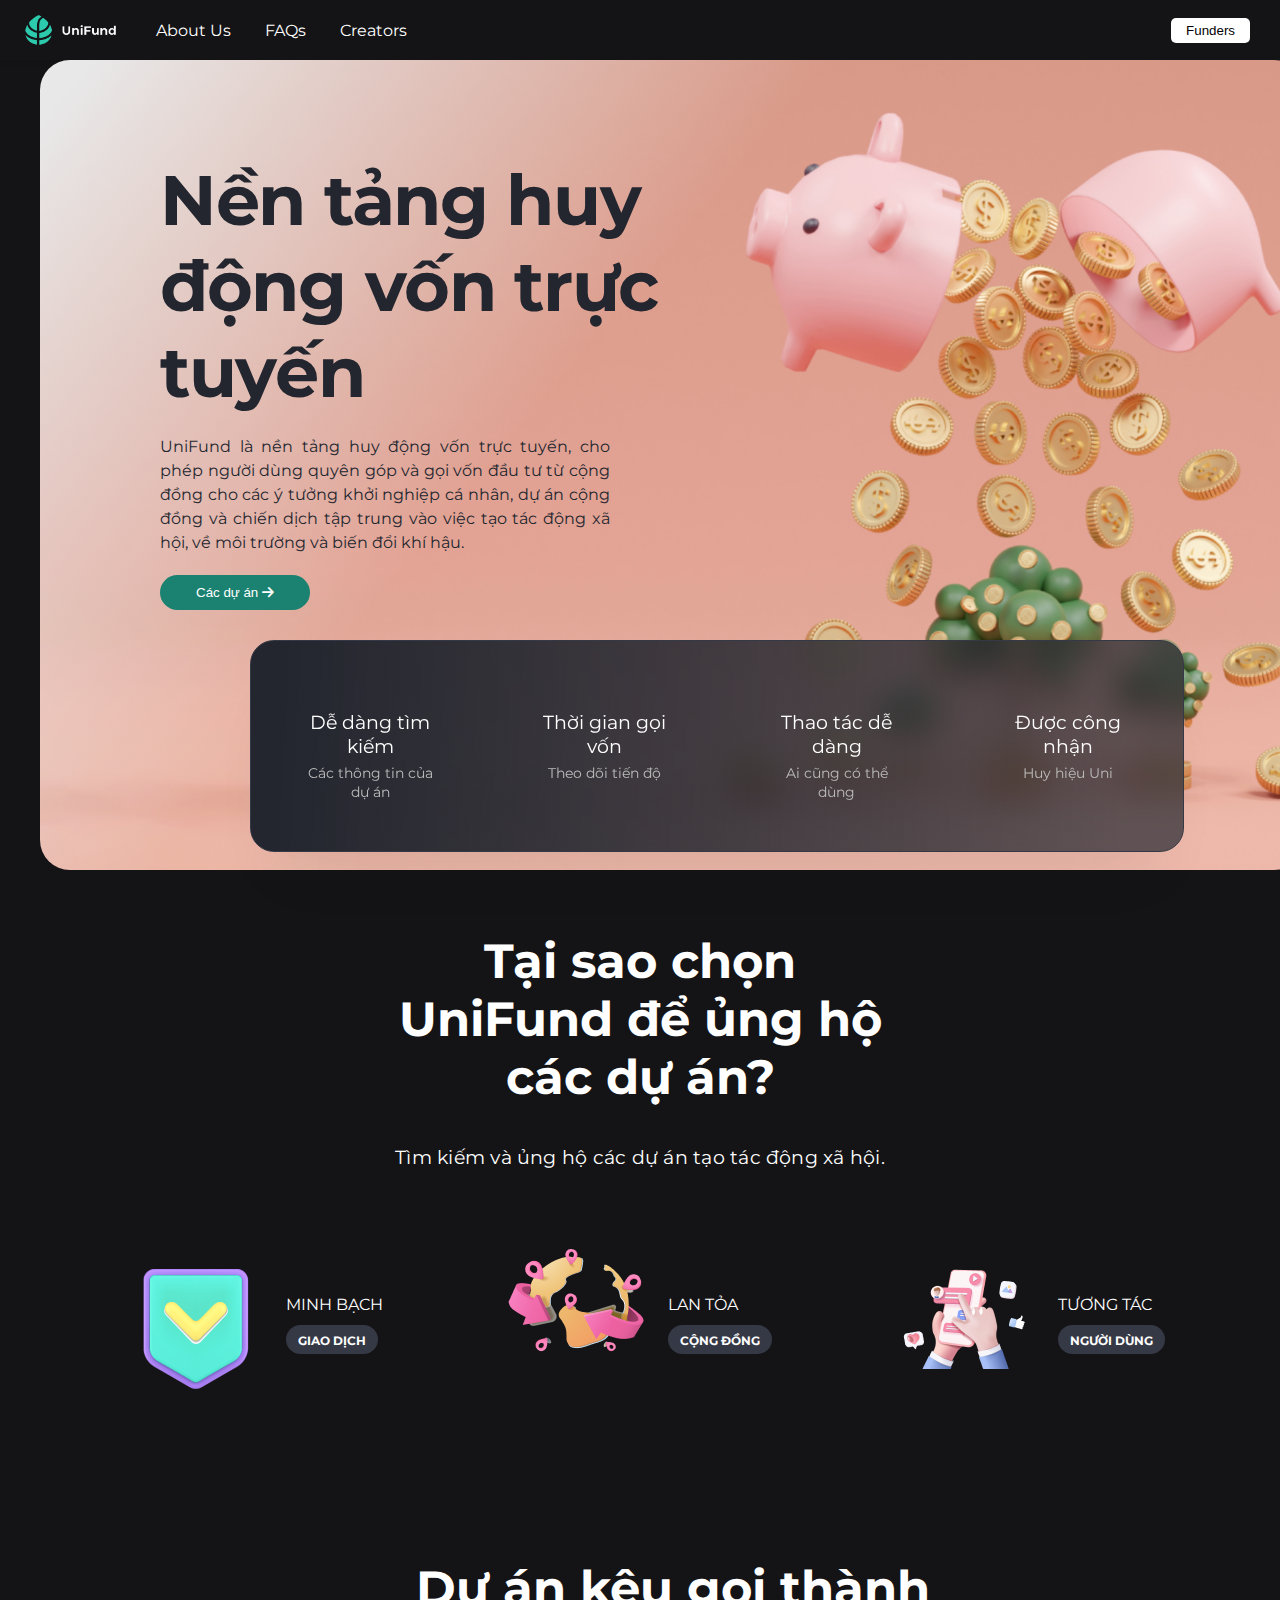
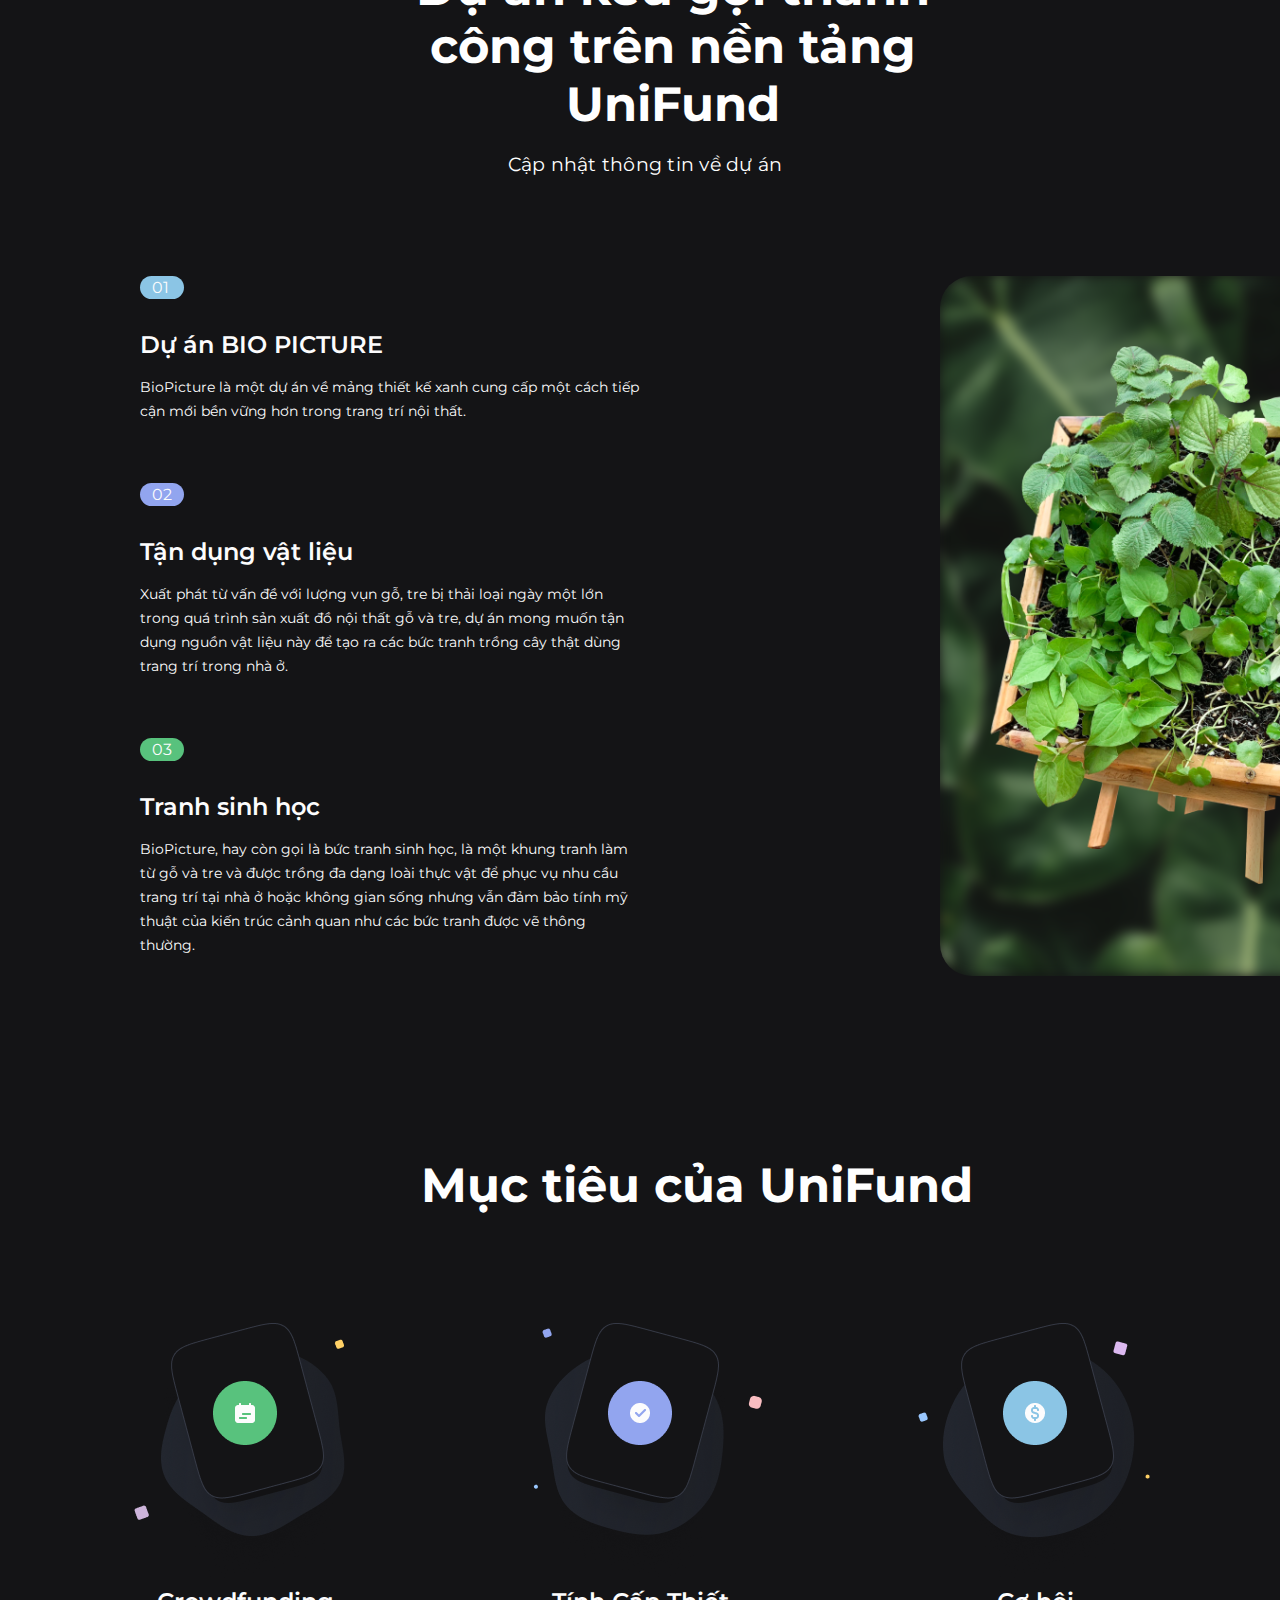
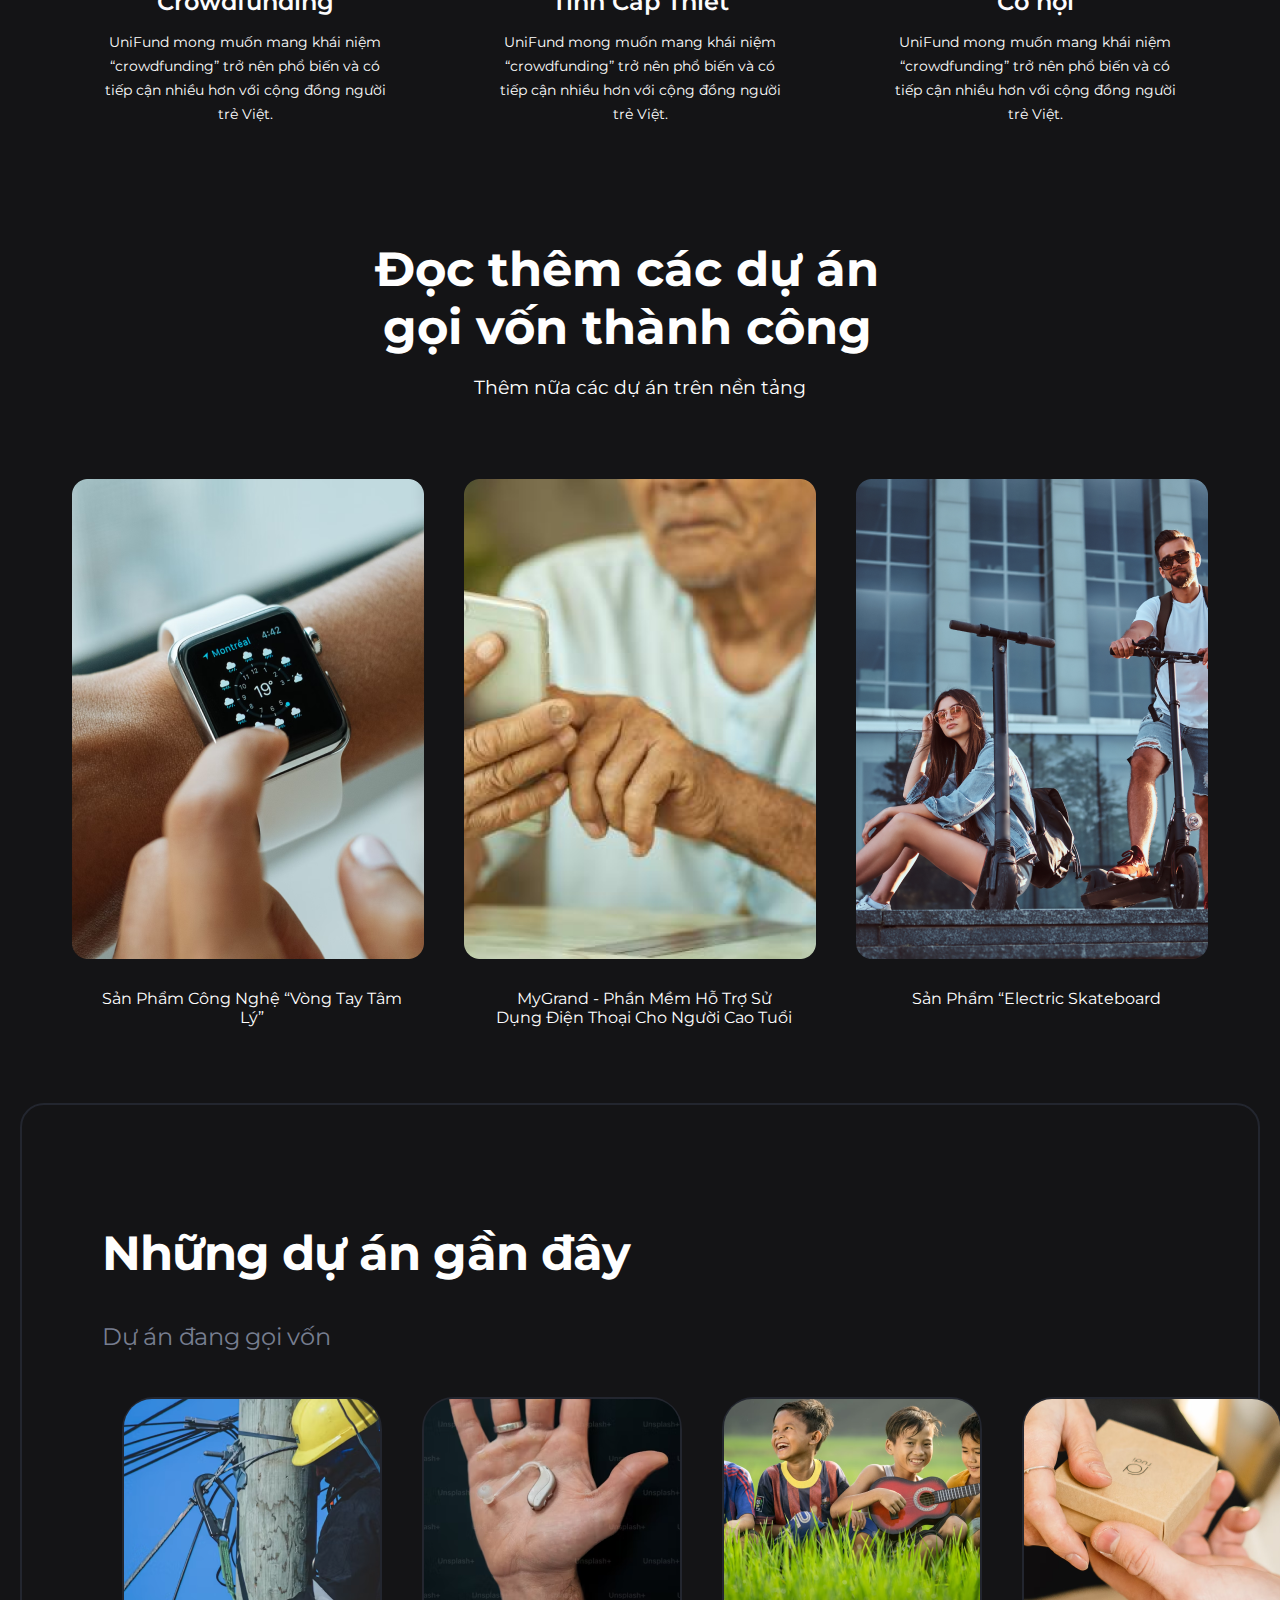
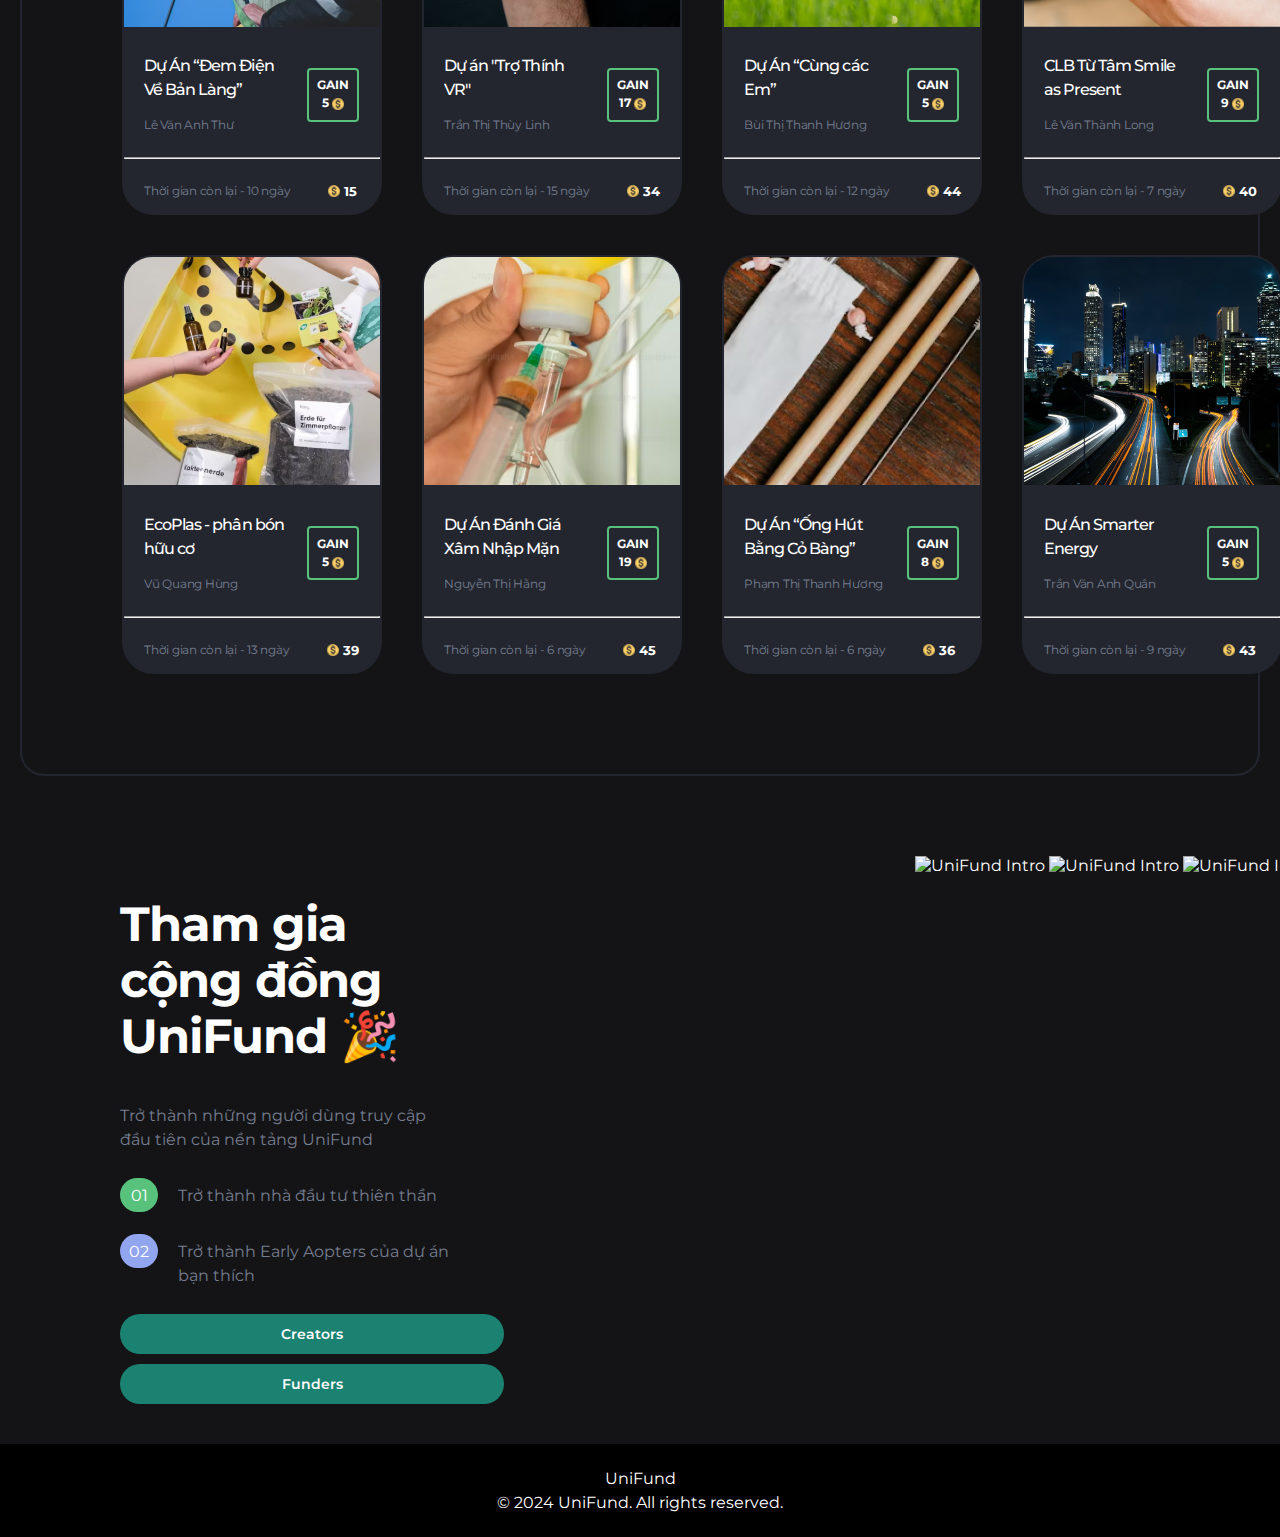
==== index.html @ b3fbbf26 "UpdateHome" ====
<!DOCTYPE html>
<html lang="en">

<head>
    <meta charset="UTF-8">
    <meta name="viewport" content="width=device-width, initial-scale=1.0">
    <title>UniFund</title>
    <link rel="preconnect" href="https://fonts.googleapis.com">
    <link rel="preconnect" href="https://fonts.gstatic.com" crossorigin>
    <link rel="stylesheet" href="https://cdnjs.cloudflare.com/ajax/libs/font-awesome/6.5.2/css/all.min.css">
    <link
        href="https://fonts.googleapis.com/css2?family=Montserrat:ital,wght@0,100..900;1,100..900&family=Roboto:ital,wght@0,100;0,300;0,400;0,500;0,700;0,900;1,100;1,300;1,400;1,500;1,700;1,900&display=swap"
        rel="stylesheet">
    <link rel="stylesheet" href="style.css">
</head>

<body>
    <header class="header">
        <div class="left">
            <img src="logo.png" alt="UniFund Logo" class="logo">
            <nav>
                <a href="#about-us">About Us</a>
                <a href="#faqs">FAQs</a>
                <a href="#creators">Creators</a>
            </nav>
        </div>
        <div class="right">
            <button class="funders-btn" >Funders</button>
        </div>
    </header>

    <section class="main-content">
        <div class="intro">
            <h1>Nền tảng huy động vốn trực tuyến</h1>
            <p>UniFund là nền tảng huy động vốn trực tuyến, cho phép người dùng quyên góp và gọi vốn đầu tư từ cộng đồng
                cho các ý tưởng khởi nghiệp cá nhân, dự án cộng đồng và chiến dịch tập trung vào việc tạo tác động xã
                hội, về môi trường và biến đổi khí hậu.</p>
            <button class="cta-btn">Các dự án
                <i class="fa-solid fa-arrow-right"></i>
            </button>
            <icon></icon>
        </div>
    </section>

    <section class="features">
        <div class="feature">
            <p>Dễ dàng tìm kiếm</p>
            <span>Các thông tin của dự án</span>
        </div>
        <div class="feature">
            <p>Thời gian gọi vốn</p>
            <span>Theo dõi tiến độ</span>
        </div>
        <div class="feature">
            <p>Thao tác dễ dàng</p>
            <span>Ai cũng có thể dùng</span>
        </div>
        <div class="feature">
            <p>Được công nhận</p>
            <span>Huy hiệu Uni</span>
        </div>
    </section>

    <section class="why-unifund">
        <h2>Tại sao chọn UniFund để ủng hộ các dự án?</h2>
        <h3>Tìm kiếm và ủng hộ các dự án tạo tác động xã hội.</h3>
        <div class="benefits">
            <div class="benefit">
                <img src="benefit1.png" alt="Benefit 1">
                <div class="slogan">
                    <p>MINH BẠCH</p>
                    <span>GIAO DỊCH</span>
                </div>
            </div>
            <div class="benefit">
                <img src="benefit2.png" alt="Benefit 2">
                <div class="slogan">
                    <p>LAN TỎA</p>
                    <span>CỘNG ĐỒNG</span>
                </div>
            </div>
            <div class="benefit">
                <img src="benefit3.png" alt="Benefit 3">
                <div class="slogan">
                    <p>TƯƠNG TÁC</p>
                    <span>NGƯỜI DÙNG</span>
                </div>
            </div>
        </div>
    </section>

    <section class="successful-projects">
        <h2>Dự án kêu gọi thành công trên nền tảng UniFund</h2>
        <h3>Cập nhật thông tin về dự án</h3>
        <div class="project">
            <div class="main-project">
                <div class="detail-project">
                    <h7 class="number1">01</h7>
                    <span class="title">Dự án BIO PICTURE</span>
                    <p>BioPicture là một dự án về mảng thiết kế xanh cung cấp một cách tiếp cận mới bền vững hơn
                        trong trang trí nội thất.</p>
                </div>
                <div class="detail-project">
                    <h7 class="number2">02</h7>
                    <span class="title">Tận dụng vật liệu </span>
                    <p>Xuất phát từ vấn đề với lượng vụn gỗ, tre bị thải loại ngày một lớn trong quá trình sản xuất đồ
                        nội thất gỗ và tre, dự án mong muốn tận dụng nguồn vật liệu này để tạo ra các bức tranh trồng
                        cây thật dùng trang trí trong nhà ở.</p>
                </div>
                <div class="detail-project">
                    <h7 class="number3">03</h7>
                    <span class="title">Tranh sinh học</span>
                    <p>BioPicture, hay còn gọi là bức tranh sinh học, là một khung tranh làm từ gỗ và tre và được
                        trồng đa dạng loài thực vật để phục vụ nhu cầu trang trí tại nhà ở hoặc không gian sống nhưng
                        vẫn đảm bảo tính mỹ thuật của kiến trúc cảnh quan như các bức tranh được vẽ thông thường. </p>
                </div>
            </div>
            <div class="image">
                <div class="background-blur"></div>
                <img src="Rectangle.png" alt="">
            </div>
        </div>
    </section>

    <section class="unifund-goals">
        <h2>Mục tiêu của UniFund</h2>
        <div class="goals">
            <div class="goal">
                <img src="iconbox.png" alt="">
                <div>Crowdfunding</div>
                <p>UniFund mong muốn mang khái niệm “crowdfunding” trở nên phổ biến và có tiếp cận nhiều hơn với cộng
                    đồng người trẻ Việt.</p>
            </div>
            <div class="goal">
                <img src="iconbox2.png" alt="">
                <div>Tính Cấp Thiết</div>
                <p>UniFund mong muốn mang khái niệm “crowdfunding” trở nên phổ biến và có tiếp cận nhiều hơn với cộng
                    đồng người trẻ Việt.</p>
            </div>
            <div class="goal">
                <img src="iconbox3.png" alt="">
                <div>Cơ hội</div>
                <p>UniFund mong muốn mang khái niệm “crowdfunding” trở nên phổ biến và có tiếp cận nhiều hơn với cộng
                    đồng người trẻ Việt.</p>
            </div>
        </div>
    </section>

    <section class="funder-project">
        <h2>Đọc thêm các dự án gọi vốn thành công</h2>
        <h3>Thêm nữa các dự án trên nền tảng</h3>
        <div class="projects">
            <div class="project">
                <img src="imgcontainer.png" alt="Recent Project 1">
                <p>Sản Phẩm Công Nghệ “Vòng Tay Tâm Lý”</p>
            </div>
            <div class="project">
                <img src="imgcontainer3.png" alt="Recent Project 2">
                <p>MyGrand - Phần Mềm Hỗ Trợ Sử Dụng Điện Thoại Cho Người Cao Tuổi</p>
            </div>
            <div class="project">
                <img src="imgcontainer2.png" alt="Recent Project 2">
                <p>Sản Phẩm “Electric Skateboard</p>
            </div>
        </div>
    </section>

    <section class="featured-funders">
        <div class="frame">
            <h2>Những dự án gần đây</h2>
            <h3>Dự án đang gọi vốn</h3>
            <div class="funders">
                <div class="funder">
                    
                    <img src="project8.png" alt="Funder 1">
                    <div class="info">
                        <div class="content">
                            <h2>Dự Án “Đem Điện Về Bản Làng”</h2>
                            <h3>Lê Văn Anh Thư</h3>
                        </div>
                        <div class="coin">
                            <h4>GAIN</h4>
                            <div class="seed-coin">
                                <h4 class="gain">5</h4>
                                <img src="Filled.png" alt="">
                            </div>
                        </div>
                    </div>
                    <hr>
                    <div class="time-raise-fund">
                        <h3>Thời gian còn lại - 10 ngày</h3>
                        <div class="raise-funder-seed-coin">
                            <img src="Filled.png" alt="">
                            <h5>15</h5>
                        </div>
                    </div>
                </div>
                <div class="funder">
                    
                    <img src="project7.png" alt="Funder 1">
                    <div class="info">
                        <div class="content">
                            <h2 >Dự án "Trợ Thính VR" </h2>
                            <h3>Trần Thị Thùy Linh</h3>
                        </div>
                        <div class="coin">
                            <h4>GAIN</h4>
                            <div class="seed-coin">
                                <h4 class="gain">17</h4>
                                <img src="Filled.png" alt="">
                            </div>
                        </div>
                    </div>
                    <hr>
                    <div class="time-raise-fund">
                        <h3>Thời gian còn lại - 15 ngày</h3>
                        <div class="raise-funder-seed-coin">
                            <img src="Filled.png" alt="">
                            <h5>34</h5>
                        </div>
                    </div>
                </div>
                <div class="funder">
                    
                    <img src="project6.png" alt="Funder 1">
                    <div class="info">
                        <div class="content">
                            <h2>Dự Án “Cùng các Em” </h2>
                            <h3>Bùi Thị Thanh Hương</h3>
                        </div>
                        <div class="coin">
                            <h4>GAIN</h4>
                            <div class="seed-coin">
                                <h4 class="gain">5</h4>
                                <img src="Filled.png" alt="">
                            </div>
                        </div>
                    </div>
                    <hr>
                    <div class="time-raise-fund">
                        <h3>Thời gian còn lại - 12 ngày</h3>
                        <div class="raise-funder-seed-coin">
                            <img src="Filled.png" alt="">
                            <h5>44</h5>
                        </div>
                    </div>
                </div>
                <div class="funder">
                    
                    <img src="project5.png" alt="Funder 1">
                    <div class="info">
                        <div class="content">
                            <h2>CLB Từ Tâm Smile as Present</h2>
                            <h3>Lê Văn Thành Long</h3>
                        </div>
                        <div class="coin">
                            <h4>GAIN</h4>
                            <div class="seed-coin">
                                <h4 class="gain">9</h4>
                                <img src="Filled.png" alt="">
                            </div>
                        </div>
                    </div>
                    <hr>
                    <div class="time-raise-fund">
                        <h3>Thời gian còn lại - 7 ngày</h3>
                        <div class="raise-funder-seed-coin">
                            <img src="Filled.png" alt="">
                            <h5>40</h5>
                        </div>
                    </div>
                </div>
            </div>
            <div class="funders">
                <div class="funder">
                    
                    <img src="project4.png" alt="Funder 1">
                    <div class="info">
                        <div class="content">
                            <h2>EcoPlas - phân bón hữu cơ</h2>
                            <h3>Vũ Quang Hùng</h3>
                        </div>
                        <div class="coin">
                            <h4>GAIN</h4>
                            <div class="seed-coin">
                                <h4 class="gain">5</h4>
                                <img src="Filled.png" alt="">
                            </div>
                        </div>
                    </div>
                    <hr>
                    <div class="time-raise-fund">
                        <h3>Thời gian còn lại - 13 ngày</h3>
                        <div class="raise-funder-seed-coin">
                            <img src="Filled.png" alt="">
                            <h5>39</h5>
                        </div>
                    </div>
                </div>
                <div class="funder">
                    
                    <img src="project3.png" alt="Funder 1">
                    <div class="info">
                        <div class="content">
                            <h2>Dự Án Đánh Giá Xâm Nhập Mặn</h2>
                            <h3>Nguyễn Thị Hằng</h3>
                        </div>
                        <div class="coin">
                            <h4>GAIN</h4>
                            <div class="seed-coin">
                                <h4 class="gain">19</h4>
                                <img src="Filled.png" alt="">
                            </div>
                        </div>
                    </div>
                    <hr>
                    <div class="time-raise-fund">
                        <h3>Thời gian còn lại - 6 ngày</h3>
                        <div class="raise-funder-seed-coin">
                            <img src="Filled.png" alt="">
                            <h5>45</h5>
                        </div>
                    </div>
                </div>
                <div class="funder">
                    
                    <img src="project2.png" alt="Funder 1">
                    <div class="info">
                        <div class="content">
                            <h2>Dự Án “Ống Hút Bằng Cỏ Bàng”</h2>
                            <h3>Phạm Thị Thanh Hương</h3>
                        </div>
                        <div class="coin">
                            <h4>GAIN</h4>
                            <div class="seed-coin">
                                <h4 class="gain">8</h4>
                                <img src="Filled.png" alt="">
                            </div>
                        </div>
                    </div>
                    <hr>
                    <div class="time-raise-fund">
                        <h3>Thời gian còn lại - 6 ngày</h3>
                        <div class="raise-funder-seed-coin">
                            <img src="Filled.png" alt="">
                            <h5>36</h5>
                        </div>
                    </div>
                </div>
                <div class="funder">
                    
                    <img src="project1.png" alt="Funder 1">
                    <div class="info">
                        <div class="content">
                            <h2>Dự Án Smarter Energy</h2>
                            <h3>Trần Văn Anh Quân</h3>
                        </div>
                        <div class="coin">
                            <h4>GAIN</h4>
                            <div class="seed-coin">
                                <h4 class="gain">5</h4>
                                <img src="Filled.png" alt="">
                            </div>
                        </div>
                    </div>
                    <hr>
                    <div class="time-raise-fund">
                        <h3>Thời gian còn lại - 9 ngày</h3>
                        <div class="raise-funder-seed-coin">
                            <img src="Filled.png" alt="">
                            <h5>43</h5>
                        </div>
                    </div>
                </div>
            </div>
        </div>

    </section>

    <section class="unifund-intro">
        <div>
            <h2>Tham gia cộng đồng UniFund 🎉</h2>
            <p>Trở thành những người dùng truy cập đầu tiên của nền tảng UniFund</p>
            <div class="detail-info">
                <h7 class="number1">01</h7>
                <p>Trở thành nhà đầu tư thiên thần</p>
            </div>
            <div class="detail-info">
                <h7 class="number2">02</h7>
                <p>Trở thành Early Aopters của dự án bạn thích</p>
            </div>
            <div class="cate">
                <a href="#">Creators</a>
                <a href="funders.html">Funders</a>
            </div>
            
        </div>

        <div>
            <img class="Imgfund3" src="Imgfund3.png" alt="UniFund Intro">
            <img class="Imgfund" src="Imgfund.png" alt="UniFund Intro">
            <img class="Imgfund2" src="Imgfund2.png" alt="UniFund Intro">
        </div>
        
    </section>

    <footer class="footer">
        <div class="footer-content">
            <p>UniFund</p>
            <p>&copy; 2024 UniFund. All rights reserved.</p>
        </div>
    </footer>
</body>

</html>
---- style.css ----
body {
  font-family: Montserrat;
  margin: 0;
  background-color: #141416;
  color: #fff;
  overflow-x: hidden;
}

.header {
  display: flex;
  justify-content: space-between;
  align-items: center;
  padding: 10px 20px;
  background-color: #141416;
  color: #fff;
  box-shadow: 0 2px 4px rgba(0, 0, 0, 0.1);
}

.header .left,
.header .right {
  display: flex;
  align-items: center;
}

.header .left .logo {
  height: 40px;
  margin-right: 20px;
}

.header .left nav a {
  margin: 0 15px;
  text-decoration: none;
  color: #fff;
}

.header .right .funders-btn {
  margin: 0 10px;
  padding: 5px 15px;
  background-color: #fff;
  color: #000;
  border: none;
  border-radius: 5px;
  cursor: pointer;
}

.header .right .icon,
.header .right .avatar {
  margin-left: 10px;
}

.header .right .icon {
  width: 24px;
  height: 24px;
}

.header .right .avatar {
  width: 40px;
  height: 40px;
  border-radius: 50%;
}

.main-content {
  display: flex;
  padding: 0px 40px;
}

.intro {
  position: absolute;
}

.main-content .intro {
  border-radius: 30px;
  width: 80%;
  height: 90vh;
  padding: 0px 120px;
  background-image: linear-gradient(
      130deg,
      rgba(236, 248, 252, 0.84) 2.56%,
      rgba(236, 248, 252, 0) 40.73%
    ),
    url("piggy-bank.png");
  background-size: cover;
  background-repeat: no-repeat;
}

.main-content .intro h1 {
  font-family: Montserrat;
  width: 600px;
  color: var(--Neutrals-2, #23262f);
  font-family: Montserrat;
  font-size: 70px;
  font-weight: 700;
  letter-spacing: -1.28px;
  margin-bottom: 20px;
  padding-top: 50px;
}

.main-content .intro p {
  width: 450px;
  margin-bottom: 20px;
  font-weight: 400;
  font-style: normal;
  line-height: 24px;
  font-size: 1rem;
  color: #23262f;
  text-align: justify;
}

.main-content .intro .cta-btn {
  padding: 10px 20px;
  width: 150px;
  border-radius: 90px;
  background: var(--Primary-Uni, #1b8271);
  color: #fff;
  border: none;
  cursor: pointer;
}

.main-content .main-image {
  background-size: cover;
  background-position: center;
}

.features {
  display: flex;
  width: 65%;
  padding: 50px;
  flex-direction: row;
  justify-content: center;
  gap: 100px;
  border-radius: 24px;
  border: 1px solid #353945;
  background: var(
    --neutral-2-glass,
    linear-gradient(93deg, #23262f 3.54%, rgba(35, 38, 47, 0.7) 93.38%)
  );
  box-shadow: 0px 40px 64px -32px rgba(15, 15, 15, 0.1);
  backdrop-filter: blur(16px);
  margin: 580px 0px 0px 250px;
}

.features .feature {
  text-align: center;
}

.features .feature p {
  font-size: 1.2rem;
  margin-bottom: 5px;
}

.features .feature span {
  font-size: 0.9rem;
  color: #bbb;
}

.why-unifund,
.successful-projects,
.unifund-goals,
.recent-projects,
.featured-funders,
.unifund-intro {
  padding: 40px 20px;
  text-align: center;
}

.why-unifund h2 {
  max-width: 40%;
  padding: 0 0 0 30%;
  text-align: center;
  font-size: 48px;
  font-weight: 700;
}

.why-unifund h3 {
  text-align: center;
  font-weight: 400;
  letter-spacing: 0.24px;
}

.benefits {
  margin-top: 60px;
}

.benefit {
  display: flex;
  font-size: 20px;
}

.benefit img {
  width: auto;
}

.benefit .slogan {
  font-size: 16px;
  padding-left: 10px;
  text-align: justify;
  margin-top: 30px;
}

.benefit .slogan span {
  font-size: 12px;
  font-style: normal;
  font-weight: 700;
  line-height: 12px; /* 100% */
  text-transform: uppercase;
  background-color: #353945;
  border-radius: 32px;
  padding: 8px 12px 6px 12px;
}
.successful-projects {
  width: 100%;
}

.successful-projects h2 {
  max-width: 50%;
  padding: 0 0 0 26%;
  text-align: center;
  font-size: 48px;
  font-weight: 700;
}

.successful-projects h3 {
  text-align: center;
  font-weight: 400;
  letter-spacing: 0.24px;
  margin-top: -20px;
  padding-right: 30px;
}

.successful-projects .project {
  width: 500px;
  margin-top: 100px;
  display: flex;
  text-align: left;
  color: #fcfcfd;
}

.successful-projects .project .detail-project {
  margin-bottom: 60px;
  margin-left: 100px;
  width: 500px;
}

.successful-projects .project .detail-project h7 {
  margin-bottom: 30px;
}

.successful-projects .project .detail-project .title {
  font-size: 24px;
  font-style: normal;
  font-weight: 600;
  line-height: 32px;
}

.successful-projects .project .number1 {
  width: 20px;
  border-radius: 100px;
  background: var(--Primary-2, #8bc5e5);
  display: flex;
  padding: 2px 12px;
  align-items: flex-start;
  gap: 10px;
}

.successful-projects .project .number2 {
  width: 20px;
  border-radius: 100px;
  background: var(--Primary-2, #92a5ef);
  display: flex;
  padding: 2px 12px;
  align-items: flex-start;
  gap: 10px;
}

.successful-projects .project .number3 {
  width: 20px;
  border-radius: 100px;
  background: var(--Primary-2, #58c27d);
  display: flex;
  padding: 2px 12px;
  align-items: flex-start;
  gap: 10px;
}

.successful-projects .project .detail-project p {
  font-size: 14px;
  font-style: normal;
  font-weight: 400;
  line-height: 24px;
}

.successful-projects .project .image {
  position: relative;
  width: 100%;
  height: 700px;
  margin-left: 300px;
  flex-shrink: 0;
  border-radius: 32px;
  overflow: hidden;
}

.successful-projects .project .image .background-blur {
  position: absolute;
  top: 0;
  left: 0;
  width: 100%;
  height: 100%;
  background-image: url("BackgroundRectangle.png");
  background-size: cover;
  background-repeat: no-repeat;
  filter: blur(6px);
  z-index: 0;
  border-radius: 32px;
}

.successful-projects .project .image img {
  width: 80%;
  object-fit: cover;
  position: relative;
  margin-top: 70px;
  margin-left: 50px;
  z-index: 1;
  border-radius: 32px;
}

.benefits,
.goals,
.projects,
.funders {
  display: flex;
  justify-content: space-evenly;
  align-items: flex-start;
}

.unifund-goals {
  text-align: center;
}

.unifund-goals .goals {
  margin-top: 80px;
}

.unifund-goals .goals {
  width: 100%;
}

.unifund-goals .goals .goal div {
  font-size: 24px;
  font-style: normal;
  font-weight: 600;
  text-align: center;
  color: #fcfcfd;
}

.unifund-goals .goals .goal p {
  font-size: 14px;
  font-style: normal;
  font-weight: 400;
  line-height: 24px;
  text-align: justify;
  width: 300px;
  text-align: center;
}

.unifund-goals h2 {
  max-width: 660px;
  padding: 0 0 0 28%;
  text-align: center;
  font-size: 48px;
  font-weight: 700;
}

.benefit,
.project,
.goal,
.funder {
  margin: 20px;
  text-align: center;
}

.benefit img,
.project img,
.funder img {
  margin-bottom: 10px;
}

.funder-project h2 {
  max-width: 40%;
  padding: 0 0 0 29%;
  text-align: center;
  font-size: 48px;
  font-weight: 700;
}

.funder-project h3 {
  max-width: 100%;
  text-align: center;
  font-weight: 400;
  margin-top: -20px;
  margin-bottom: 60px;
}

.funder-project .projects {
  width: 100%;
  display: flex;
  justify-content: center;
}

.funder-project .projects .project p {
  width: 300px;
  padding-left: 30px;
  text-align: center;
}

.featured-funders h2 {
  font-size: 48px;
  text-align: left;
  font-style: normal;
  font-weight: 700;
  line-height: 56px;
  letter-spacing: -0.96px;
}

.featured-funders h3 {
  text-align: center;
  text-align: left;
  color: #777e90;
  font-size: 24px;
  font-style: normal;
  font-weight: 400;
  line-height: 32px; /* 133.333% */
  letter-spacing: -0.24px;
}

.featured-funders .frame {
  display: block;
  padding: 80px;
  align-items: center;
  gap: 64px;
  border-radius: 24px;
  border: 2px solid #23262f;
  background: #141416;
}

.featured-funders .frame .funders {
  display: flex;
}

.featured-funders .frame .funders .funder {
  display: block;
  align-items: center;
  gap: 64px;
  border-radius: 32px;
  border: 2px solid #23262f;
  background: #141416;

  background: #23262f;
}

.featured-funders .frame .funders .funder hr {
  background-color: #444444;
  height: 0.2px;
  margin: 10px 0;
}

.featured-funders .frame .funders .funder .info {
  display: flex;
}

.featured-funders .frame .funders .funder h2 {
  width: 143px;
  height: 48px;
  padding-left: 20px;
  font-size: 16px;
  font-style: normal;
  font-weight: 500;
  line-height: 24px;
}

.featured-funders .frame .funders .funder h3 {
  color: #777e90;
  padding-left: 20px;
  font-size: 12px;
  font-style: normal;
  font-weight: 400;
  line-height: 20px;
}

.featured-funders .frame .funders .funder img {
  border-radius: 28px 28px 0px 0px;
}

.featured-funders .frame .funders .funder .seed-coin {
  display: flex;
}

.featured-funders .frame .funders .funder .coin {
  padding-left: 20px;
  display: flex;
  height: 50px;
  margin-left: 20px;
  margin-top: 27px;
  padding: 0 8px 0 8px;
  flex-direction: column;
  justify-content: center;
  align-items: center;
  border-radius: 4px;
  border: 2px solid #58c27d;
}

.featured-funders .frame .funders .funder .coin h4 {
  margin: 0;
  margin-top: 11px;
  font-size: 12px;
  font-style: normal;
  font-weight: 700;
  line-height: 12px;
}

.featured-funders .frame .funders .funder .coin .gain {
  margin: 0;
  margin-top: 1px;
}

.featured-funders .frame .funders .funder .seed-coin {
  padding-top: 5px;
}

.featured-funders .frame .funders .funder .seed-coin img {
  margin-top: 1px;
  padding-left: 2px;
  width: 14px;
  height: 14px;
}

.featured-funders .frame .funders .time-raise-fund {
  display: flex;
}

.featured-funders .frame .funders .time-raise-fund .raise-funder-seed-coin {
  margin-top: 10px;
  padding-left: 31px;
  display: flex;
}

.featured-funders .frame .funders .time-raise-fund .raise-funder-seed-coin img {
  margin-top: 5px;
  padding-left: 5px;
  width: 14px;
  height: 14px;
}

.featured-funders .frame .funders .time-raise-fund .raise-funder-seed-coin h5 {
  margin: 0;
  margin-top: 4px;
  margin-left: 3px;
}

.read-more-btn,
.join-btn {
  margin-top: 20px;
  padding: 10px 20px;
  background-color: #28a745;
  color: #fff;
  border: none;
  border-radius: 5px;
  cursor: pointer;
}

.unifund-intro {
  width: 100%;
  display: flex;
  padding-left: 120px;
  text-align: left;
}

.unifund-intro h2 {
  width: 40%;
  font-family: Montserrat;
  font-size: 48px;
  font-style: normal;
  font-weight: 700;
  line-height: 56px;
  letter-spacing: -0.96px;
  text-align: j;
}
.unifund-intro p {
  width: 40%;
  color: #777e90;
  font-family: Montserrat;
  font-size: 16px;
  font-style: normal;
  font-weight: 400;
  line-height: 24px;
}

.unifund-intro .detail-info {
  width: 700px;
  display: flex;
  gap: 20px;
  align-items: baseline;
}

.unifund-intro .detail-info .number2 {
  background: #92a5ef;
  width: 30px;
  height: 30px;
  border-radius: 100px;
  display: flex;
  padding: 2px 4px;
  align-items: flex-start;
  gap: 10px;
  justify-content: space-evenly;
  align-content: center;
  flex-wrap: wrap;
}

.unifund-intro .detail-info .number1 {
  width: 30px;
  height: 30px;
  border-radius: 100px;
  background: #58c27d;
  display: flex;
  padding: 2px 4px;
  align-items: flex-start;
  gap: 10px;
  justify-content: space-evenly;
  align-content: center;
  flex-wrap: wrap;
}
.unifund-intro .cate {
  display: flex;
  flex-direction: column;
}

.unifund-intro .cate a {
  margin-top: 10px;
  font-family: Montserrat;
  width: 352px;
  padding: 12px 16px;
  border: none;
  border-radius: 90px;
  line-height: 16px;
  color: #fcfcfd;
  font-size: 14px;
  font-style: normal;
  font-weight: 600;
  text-decoration: none;
  background: var(--Primary-Uni, #1b8271);
  display: flex;
  justify-content: center;
  align-items: center;
}


.footer {
  padding: 20px;
  background-color: #000;
  text-align: center;
}

.footer .footer-content p {
  margin: 5px 0;
}
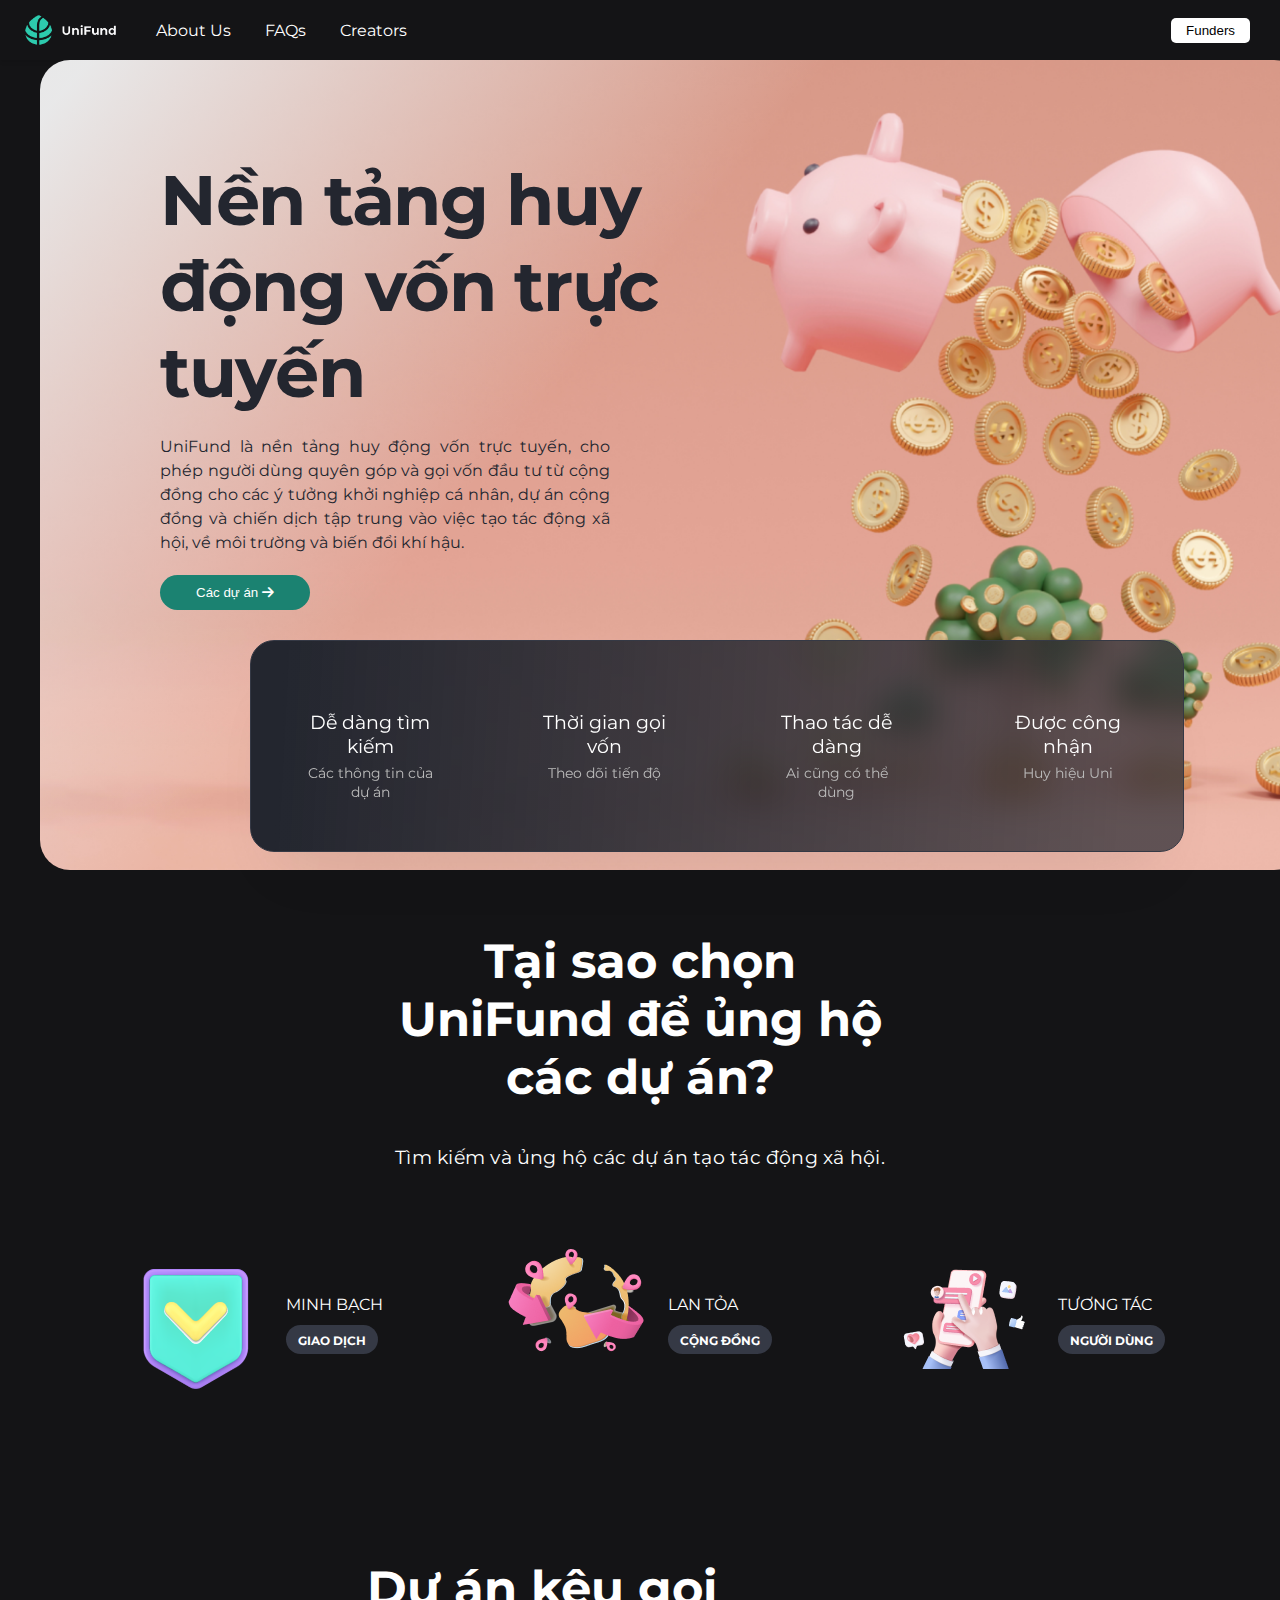
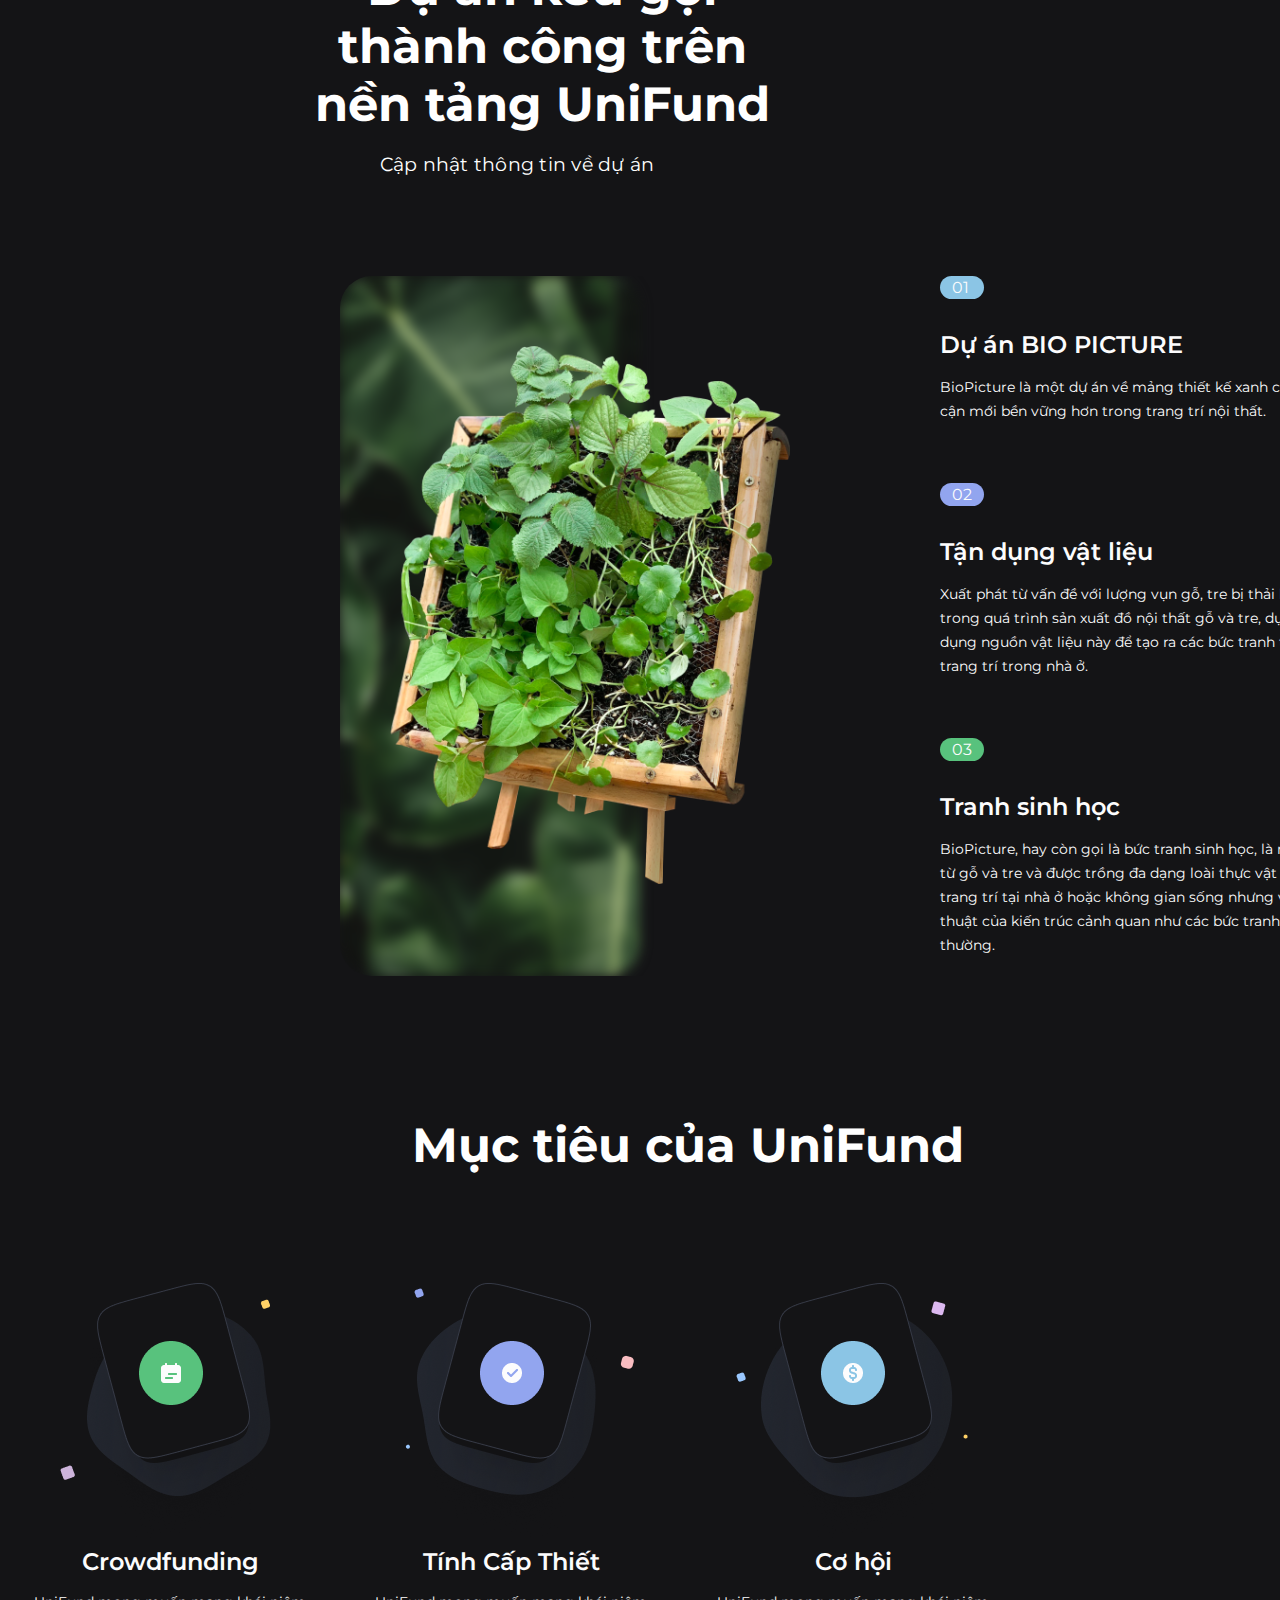
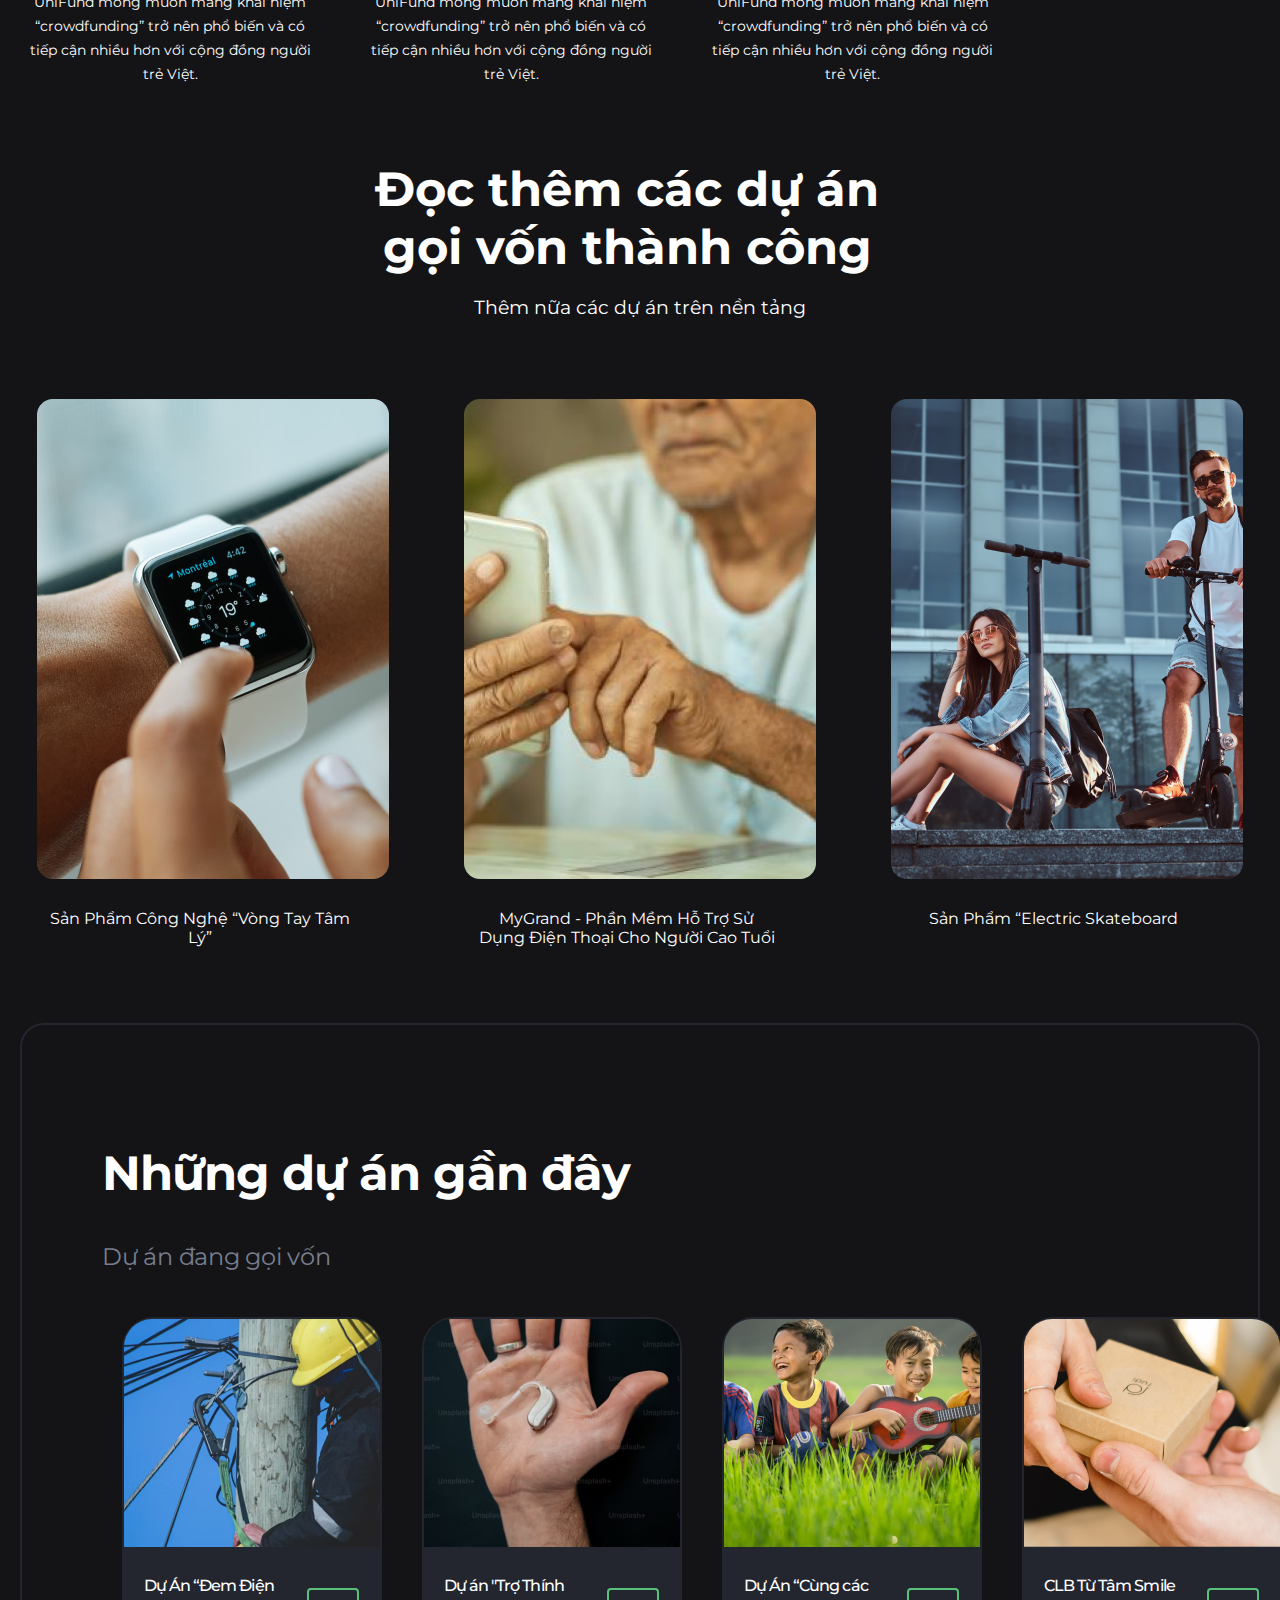
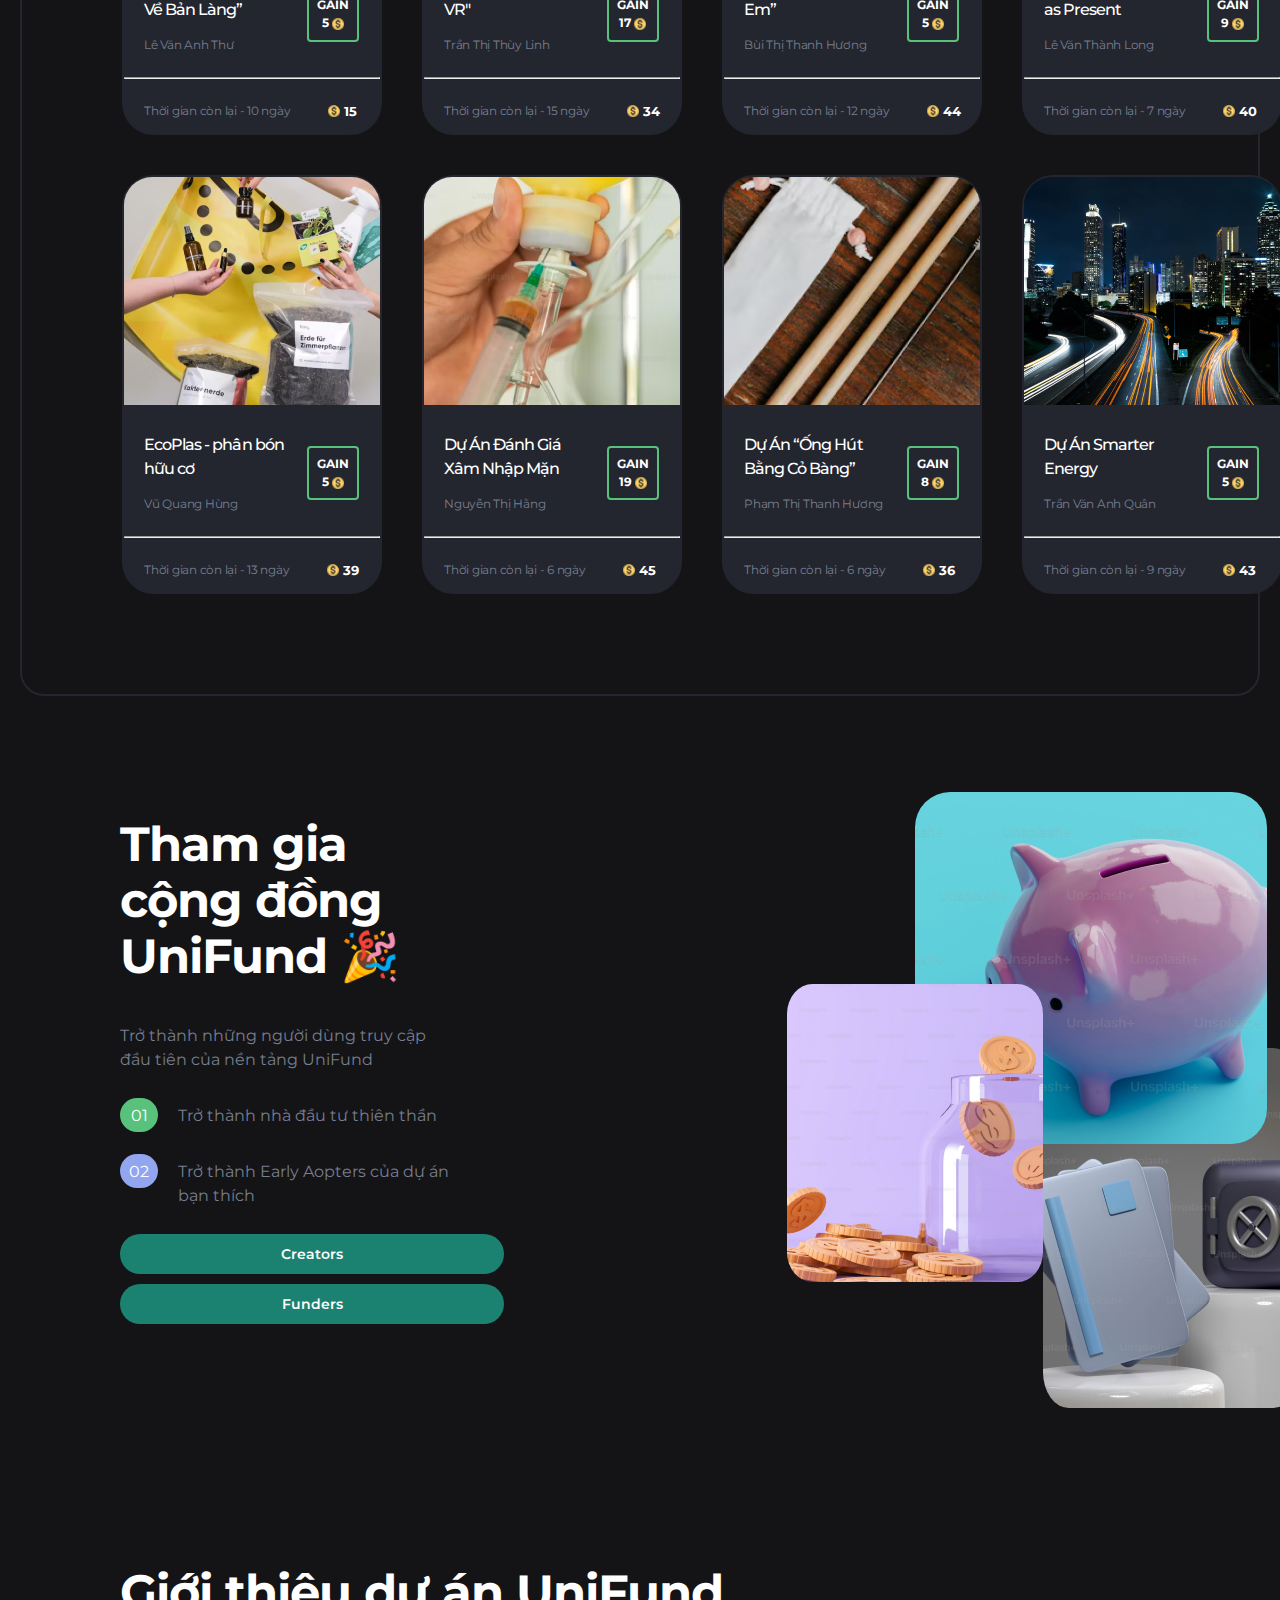
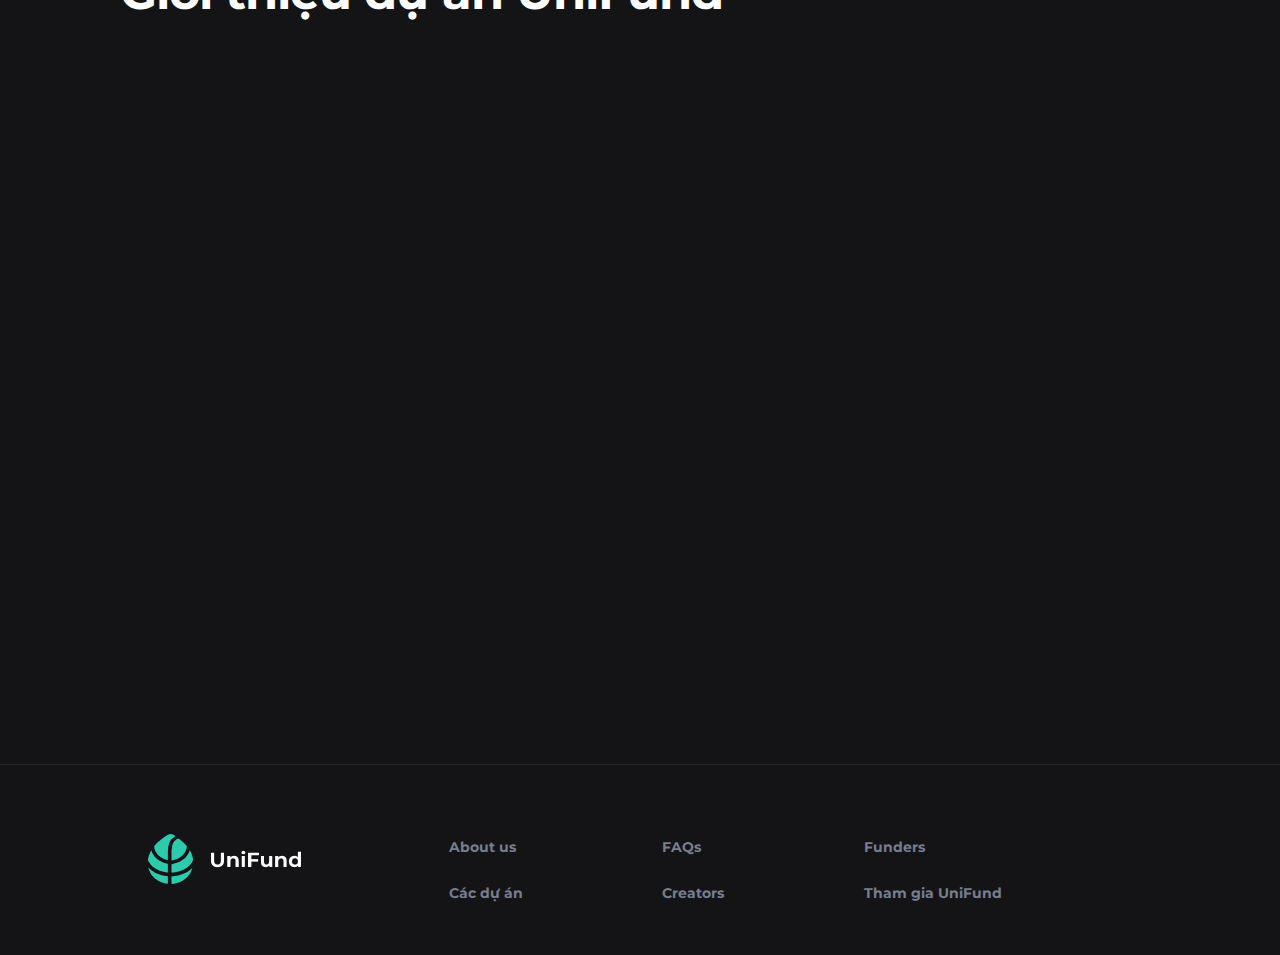
==== commit 04a0584a: "update home" ====
--- a/index.html
+++ b/index.html
@@ -18,14 +18,17 @@
     <header class="header">
         <div class="left">
             <img src="logo.png" alt="UniFund Logo" class="logo">
-            <nav>
+            <nav class="nav-links">
                 <a href="#about-us">About Us</a>
                 <a href="#faqs">FAQs</a>
                 <a href="#creators">Creators</a>
             </nav>
+            <div class="menu-icon" onclick="toggleMenu()">
+                ☰
+              </div>    
         </div>
         <div class="right">
-            <button class="funders-btn" >Funders</button>
+            <button class="funders-btn">Funders</button>
         </div>
     </header>
 
@@ -93,6 +96,10 @@
         <h2>Dự án kêu gọi thành công trên nền tảng UniFund</h2>
         <h3>Cập nhật thông tin về dự án</h3>
         <div class="project">
+            <div class="image">
+                <div class="background-blur"></div>
+                <img src="Rectangle.png" alt="">
+            </div>
             <div class="main-project">
                 <div class="detail-project">
                     <h7 class="number1">01</h7>
@@ -114,10 +121,6 @@
                         trồng đa dạng loài thực vật để phục vụ nhu cầu trang trí tại nhà ở hoặc không gian sống nhưng
                         vẫn đảm bảo tính mỹ thuật của kiến trúc cảnh quan như các bức tranh được vẽ thông thường. </p>
                 </div>
-            </div>
-            <div class="image">
-                <div class="background-blur"></div>
-                <img src="Rectangle.png" alt="">
             </div>
         </div>
     </section>
@@ -165,13 +168,14 @@
         </div>
     </section>
 
+
     <section class="featured-funders">
         <div class="frame">
             <h2>Những dự án gần đây</h2>
             <h3>Dự án đang gọi vốn</h3>
             <div class="funders">
                 <div class="funder">
-                    
+
                     <img src="project8.png" alt="Funder 1">
                     <div class="info">
                         <div class="content">
@@ -196,11 +200,11 @@
                     </div>
                 </div>
                 <div class="funder">
-                    
+
                     <img src="project7.png" alt="Funder 1">
                     <div class="info">
                         <div class="content">
-                            <h2 >Dự án "Trợ Thính VR" </h2>
+                            <h2>Dự án "Trợ Thính VR" </h2>
                             <h3>Trần Thị Thùy Linh</h3>
                         </div>
                         <div class="coin">
@@ -221,7 +225,7 @@
                     </div>
                 </div>
                 <div class="funder">
-                    
+
                     <img src="project6.png" alt="Funder 1">
                     <div class="info">
                         <div class="content">
@@ -246,7 +250,7 @@
                     </div>
                 </div>
                 <div class="funder">
-                    
+
                     <img src="project5.png" alt="Funder 1">
                     <div class="info">
                         <div class="content">
@@ -273,7 +277,7 @@
             </div>
             <div class="funders">
                 <div class="funder">
-                    
+
                     <img src="project4.png" alt="Funder 1">
                     <div class="info">
                         <div class="content">
@@ -298,7 +302,7 @@
                     </div>
                 </div>
                 <div class="funder">
-                    
+
                     <img src="project3.png" alt="Funder 1">
                     <div class="info">
                         <div class="content">
@@ -323,7 +327,7 @@
                     </div>
                 </div>
                 <div class="funder">
-                    
+
                     <img src="project2.png" alt="Funder 1">
                     <div class="info">
                         <div class="content">
@@ -348,7 +352,7 @@
                     </div>
                 </div>
                 <div class="funder">
-                    
+
                     <img src="project1.png" alt="Funder 1">
                     <div class="info">
                         <div class="content">
@@ -393,23 +397,53 @@
                 <a href="#">Creators</a>
                 <a href="funders.html">Funders</a>
             </div>
-            
-        </div>
-
-        <div>
+
+        </div>
+
+        <div class="imgfunder">
             <img class="Imgfund3" src="Imgfund3.png" alt="UniFund Intro">
             <img class="Imgfund" src="Imgfund.png" alt="UniFund Intro">
             <img class="Imgfund2" src="Imgfund2.png" alt="UniFund Intro">
         </div>
-        
-    </section>
-
-    <footer class="footer">
+
+    </section>
+
+    <section class="introduce" style="margin-top: 100px">
+        <h2>Giới thiệu dự án UniFund</h2>
+        <iframe width="1280px" height="600" style="margin-left: 120px;"
+            src="https://www.youtube.com/embed/Fst_YZ2tvDM?si=vJyNp8CmR0cMZwF5" title="YouTube video player"
+            frameborder="0"
+            allow="accelerometer; autoplay; clipboard-write; encrypted-media; gyroscope; picture-in-picture; web-share"
+            referrerpolicy="strict-origin-when-cross-origin" allowfullscreen></iframe>
+
+    </section>
+
+    <footer class="footer" style="margin-top: 100px; border-top: 1px solid #23262F;">
         <div class="footer-content">
-            <p>UniFund</p>
-            <p>&copy; 2024 UniFund. All rights reserved.</p>
+            <img src="logo.png" alt="">
+            <div>
+                <p>About us</p>
+                <p class="distance">Các dự án</p>
+            </div>
+            <div>
+                <p>FAQs</p>
+                <p class="distance">Creators</p>
+            </div>
+            <div>
+                <p>Funders</p>
+                <p class="distance">Tham gia UniFund</p>
+            </div>
+            <div>
+
+            </div>
         </div>
     </footer>
 </body>
+<script>
+    function toggleMenu() {
+        const mobileMenu = document.querySelector('.mobile-menu');
+        mobileMenu.classList.toggle('active');
+    }
+</script>
 
 </html>--- a/style.css
+++ b/style.css
@@ -208,7 +208,7 @@
   padding: 8px 12px 6px 12px;
 }
 .successful-projects {
-  width: 100%;
+  width: 80%;
 }
 
 .successful-projects h2 {
@@ -298,13 +298,15 @@
   border-radius: 32px;
   overflow: hidden;
 }
-
+.successful-projects .project .image
+{}
 .successful-projects .project .image .background-blur {
   position: absolute;
   top: 0;
   left: 0;
-  width: 100%;
+  width: 60%;
   height: 100%;
+  margin: 0;
   background-image: url("BackgroundRectangle.png");
   background-size: cover;
   background-repeat: no-repeat;
@@ -334,6 +336,7 @@
 
 .unifund-goals {
   text-align: center;
+  padding: 0;
 }
 
 .unifund-goals .goals {
@@ -341,7 +344,7 @@
 }
 
 .unifund-goals .goals {
-  width: 100%;
+  width: 80%;
 }
 
 .unifund-goals .goals .goal div {
@@ -369,7 +372,9 @@
   font-size: 48px;
   font-weight: 700;
 }
-
+.unifund-goals .goal, .funder-project .project, .featured-funders .funder {
+  width: 80%;
+}
 .benefit,
 .project,
 .goal,
@@ -582,7 +587,6 @@
   font-weight: 700;
   line-height: 56px;
   letter-spacing: -0.96px;
-  text-align: j;
 }
 .unifund-intro p {
   width: 40%;
@@ -652,13 +656,321 @@
   align-items: center;
 }
 
-
-.footer {
-  padding: 20px;
-  background-color: #000;
-  text-align: center;
+.unifund-intro .imgfunder {
+  margin-top: 80px;
+}
+
+.unifund-intro .Imgfund3 {
+  position: absolute;
+  margin-top: 15%;
+  margin-left: 10%;
+  border-radius: 10%;
+}
+
+.unifund-intro .Imgfund {
+  position: absolute;
+  margin-right: 20%;
+  margin-top: -5%;
+  border-radius: 10%;
+}
+
+.unifund-intro .Imgfund2 {
+  position: absolute;
+  margin-left: -10%;
+  margin-top: 10%;
+  border-radius: 10%;
+}
+
+.introduce h2 {
+  width: 100%;
+  font-family: Montserrat;
+  font-size: 48px;
+  margin-top: 200px;
+  font-style: normal;
+  font-weight: 700;
+  line-height: 56px;
+  letter-spacing: -0.96px;
+  margin-left: 120px;
+}
+
+.footer .footer-content {
+  margin-top: 60px;
+  padding: 0;
+  width: 100%;
+  height: 130px;
+  display: flex;
+  flex-direction: row;
+  align-items: flex-start;
+  justify-content: space-evenly;
 }
 
 .footer .footer-content p {
-  margin: 5px 0;
-}
+  color: #777e90;
+  font-family: Montserrat;
+  font-size: 14px;
+  font-style: normal;
+  font-weight: 700;
+  line-height: 16px;
+  gap: 10px;
+}
+
+.footer .footer-content .distance {
+  margin-top: 30px;
+}
+/* Existing styles */
+
+.header .menu-icon {
+  display: none;
+  font-size: 30px;
+  cursor: pointer;
+  color: #fff;
+}
+
+/* Mobile Menu */
+.mobile-menu {
+  display: none;
+  background-color: #141416;
+  position: absolute;
+  top: 60px;
+  width: 100%;
+  text-align: center;
+}
+
+.mobile-menu nav a {
+  display: block;
+  padding: 10px 0;
+  text-decoration: none;
+  color: #fff;
+}
+
+@media (max-width: 768px) {
+  .main-content .intro{
+    font-size: 2rem;
+  }
+  .header .nav-links {
+    display: none;
+  }
+
+  .header .menu-icon {
+    display: block;
+  }
+
+  .mobile-menu.active {
+    display: block;
+  }
+
+  .main-content {
+    flex-direction: column;
+    padding: 20px;
+  }
+
+  .main-content .intro {
+    width: 80%;
+    border-radius: 30px;
+    height: auto;
+    padding: 0px 80px;
+    background-image: linear-gradient(
+        130deg,
+        rgba(236, 248, 252, 0.84) 2.56%,
+        rgba(236, 248, 252, 0) 40.73%
+      ),
+      url("piggy-bank.png");
+    background-size: cover;
+    background-repeat: no-repeat;
+    padding: 38px;
+    background-position: center;
+  }
+
+  .main-content .intro h1 {
+    width: 100%;
+    font-size: 2.5rem;
+  }
+
+  .main-content .intro p {
+    width: 100%;
+    font-size: 1rem;
+  }
+  .features{
+    display: flex;
+    width: 25%;
+    padding: 50px;
+    flex-direction: column;
+    justify-content: flex-end;
+    border-radius: 24px;
+    border: 1px solid #353945;
+    background: var(--neutral-2-glass, linear-gradient(93deg, #23262f 3.54%, rgba(35, 38, 47, 0.7) 93.38%));
+    box-shadow: 0px 40px 64px -32px rgba(15, 15, 15, 0.1);
+    backdrop-filter: blur(16px);
+    margin: 500px 10px 50px 230px;;
+  }
+
+  .features .feature{
+    display: flex;
+    width: 209px;
+    height: 73PX;
+    margin:  0;
+    align-items: flex-start;
+    align-content: stretch;
+    justify-content: space-between;
+    flex-direction: column;
+  }
+
+  .why-unifund h2,
+  .successful-projects h2,
+  .unifund-goals h2,
+  .funder-project h2,
+  .featured-funders h2,
+  .unifund-intro h2 {
+    font-size: 1.5rem;
+  }
+
+  .project {
+    display: block;
+  }
+
+  .successful-projects {
+    display: flex;
+    flex-direction: column;
+    justify-content: center;
+    flex-wrap: wrap;
+    align-content: flex-end;
+  }
+
+  .successful-projects .project .image {
+    right: 160px;
+  }
+
+  .successful-projects .project .image .background-blur {
+    top: 0;
+    left: 0;
+    background-image: url("BackgroundRectangle.png");
+    background-size: 400px;
+    background-repeat: no-repeat;
+    filter: blur(6px);
+    z-index: 0;
+    border-radius: 32px;
+  }
+
+  .unifund-goals {
+    display: flex;
+    flex-direction: column;
+    justify-content: center;
+    align-items: flex-start;
+  }
+
+  .unifund-intro {
+     padding-left: 80px;
+    width: 80%;
+    display: flex;
+    flex-direction: column;
+    align-items: flex-start;
+  }
+
+  .unifund-intro h2{
+    width: 80%;
+    margin: 0;
+
+font-size: 48px;
+font-style: normal;
+font-weight: 700;
+line-height: 56px; /* 116.667% */
+letter-spacing: -0.96px;
+  }
+  .unifund-intro .detail-info{
+    width: 70%;
+  }
+  .unifund-intro .imgfunder{
+    margin-top: 120px;
+  }
+  .unifund-intro .cate{
+    width: 80%;
+  }
+
+  .introduce  h2{
+    margin-top: 500px;
+    width: 80%;
+  }
+
+  .introduce  iframe{
+    width: 600px;
+  }
+  .unifund-goals .goal,
+  .funder-project .project,
+  .featured-funders .funder {
+    display: flex;
+    flex-direction: column;
+    align-items: center;
+  }
+  .successful-projects .project .image img {
+    width: 400px;
+    margin: 0;
+  }
+
+  .why-unifund h3,
+  .successful-projects h3 {
+    font-size: 1rem;
+  }
+
+  .successful-projects .project {
+    flex-direction: column;
+    width: 100%;
+    margin-top: 20px;
+  }
+
+  .successful-projects .project img {
+    width: 100%;
+    height: auto;
+    margin-bottom: 10px;
+  }
+
+  .benefit {
+    flex-direction: column;
+    align-items: center;
+  }
+
+  .benefit .slogan {
+    text-align: center;
+    padding: 10px;
+  }
+
+  .unifund-goals .goals,
+  .funder-project .projects,
+  .featured-funders .funders {
+    flex-direction: column;
+    gap: 10px;
+  }
+
+  .unifund-goals .goal,
+  .funder-project .project,
+  .featured-funders .funder {
+    width: 100%;
+  }
+}
+
+@media (max-width: 480px) {
+  
+
+  .header .left nav a,
+  .header .right .funders-btn {
+    font-size: 0.8rem;
+  }
+
+  .why-unifund h2,
+  .successful-projects h2,
+  .unifund-goals h2,
+  .funder-project h2,
+  .featured-funders h2,
+  .unifund-intro h2 {
+    font-size: 1.2rem;
+  }
+
+  .why-unifund h3,
+  .successful-projects h3 {
+    font-size: 0.8rem;
+  }
+
+  .main-content .intro p,
+  .benefit .slogan {
+    font-size: 0.8rem;
+  }
+}
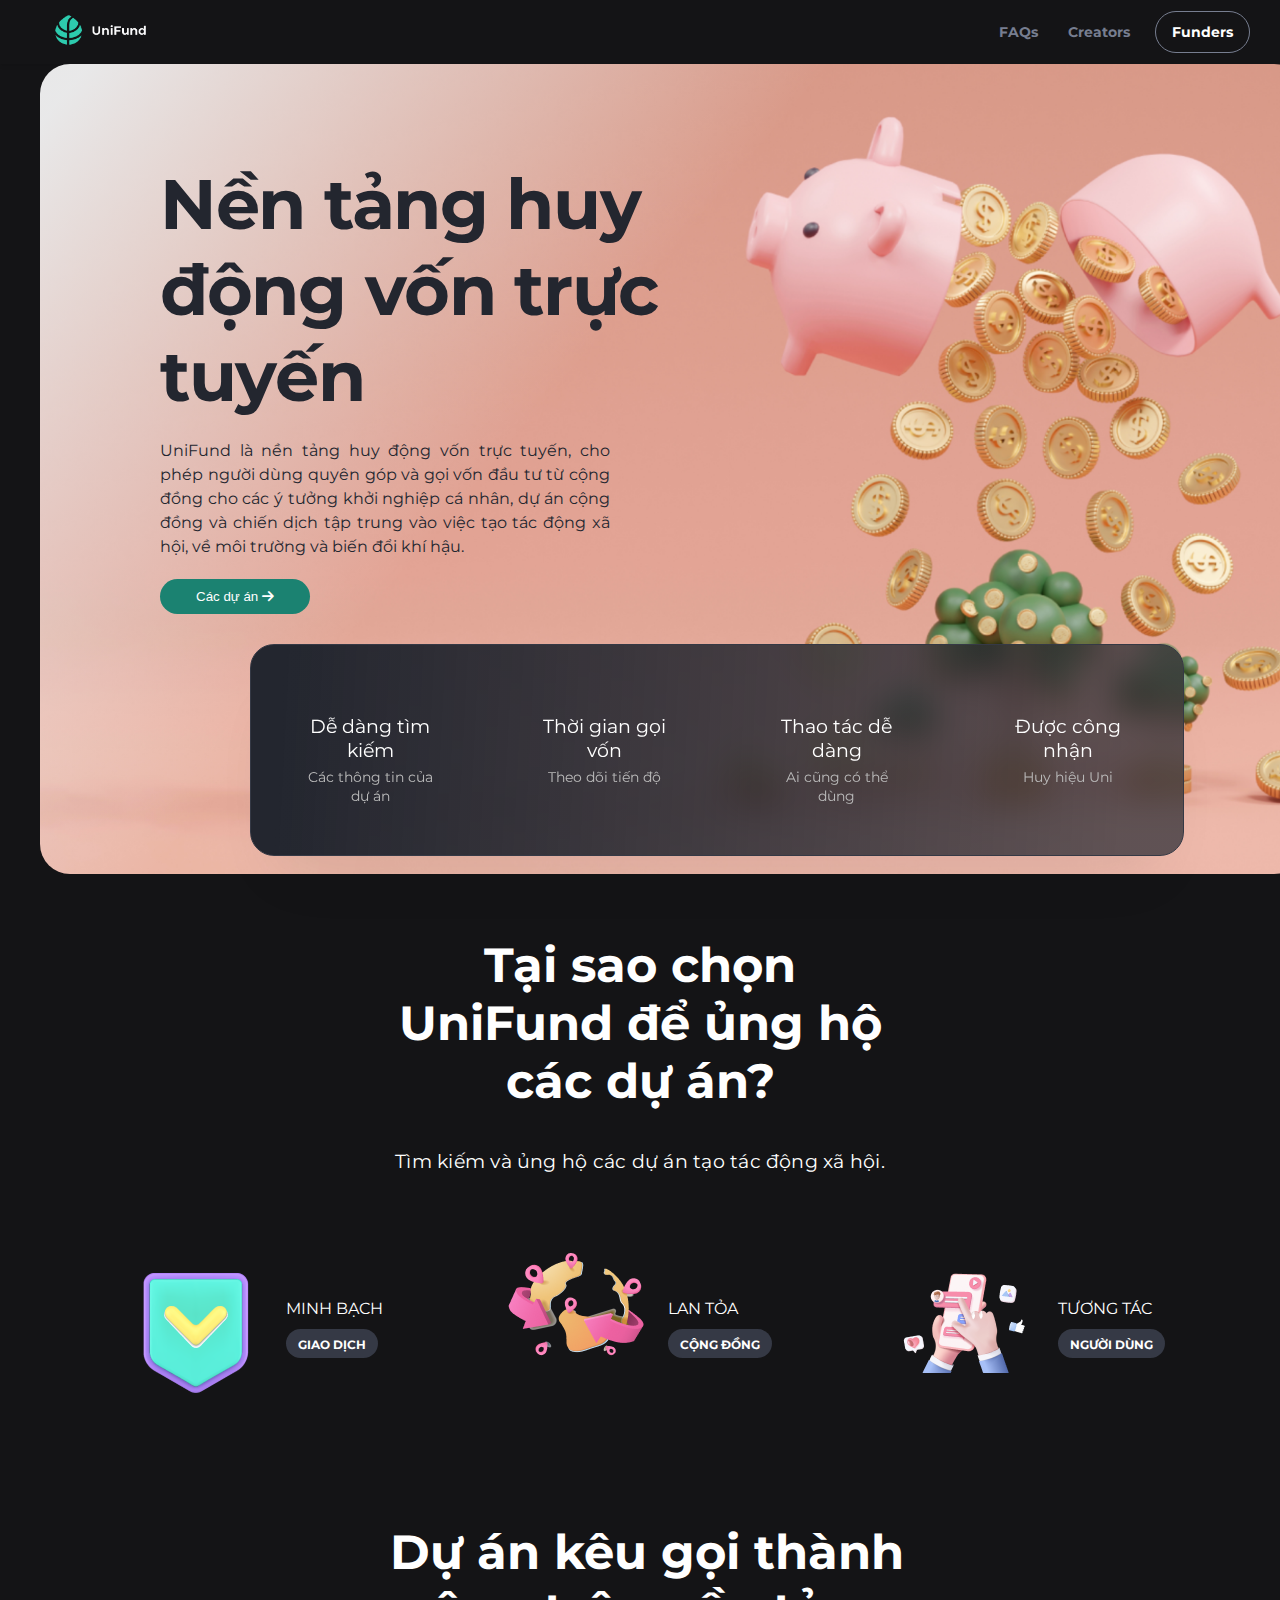
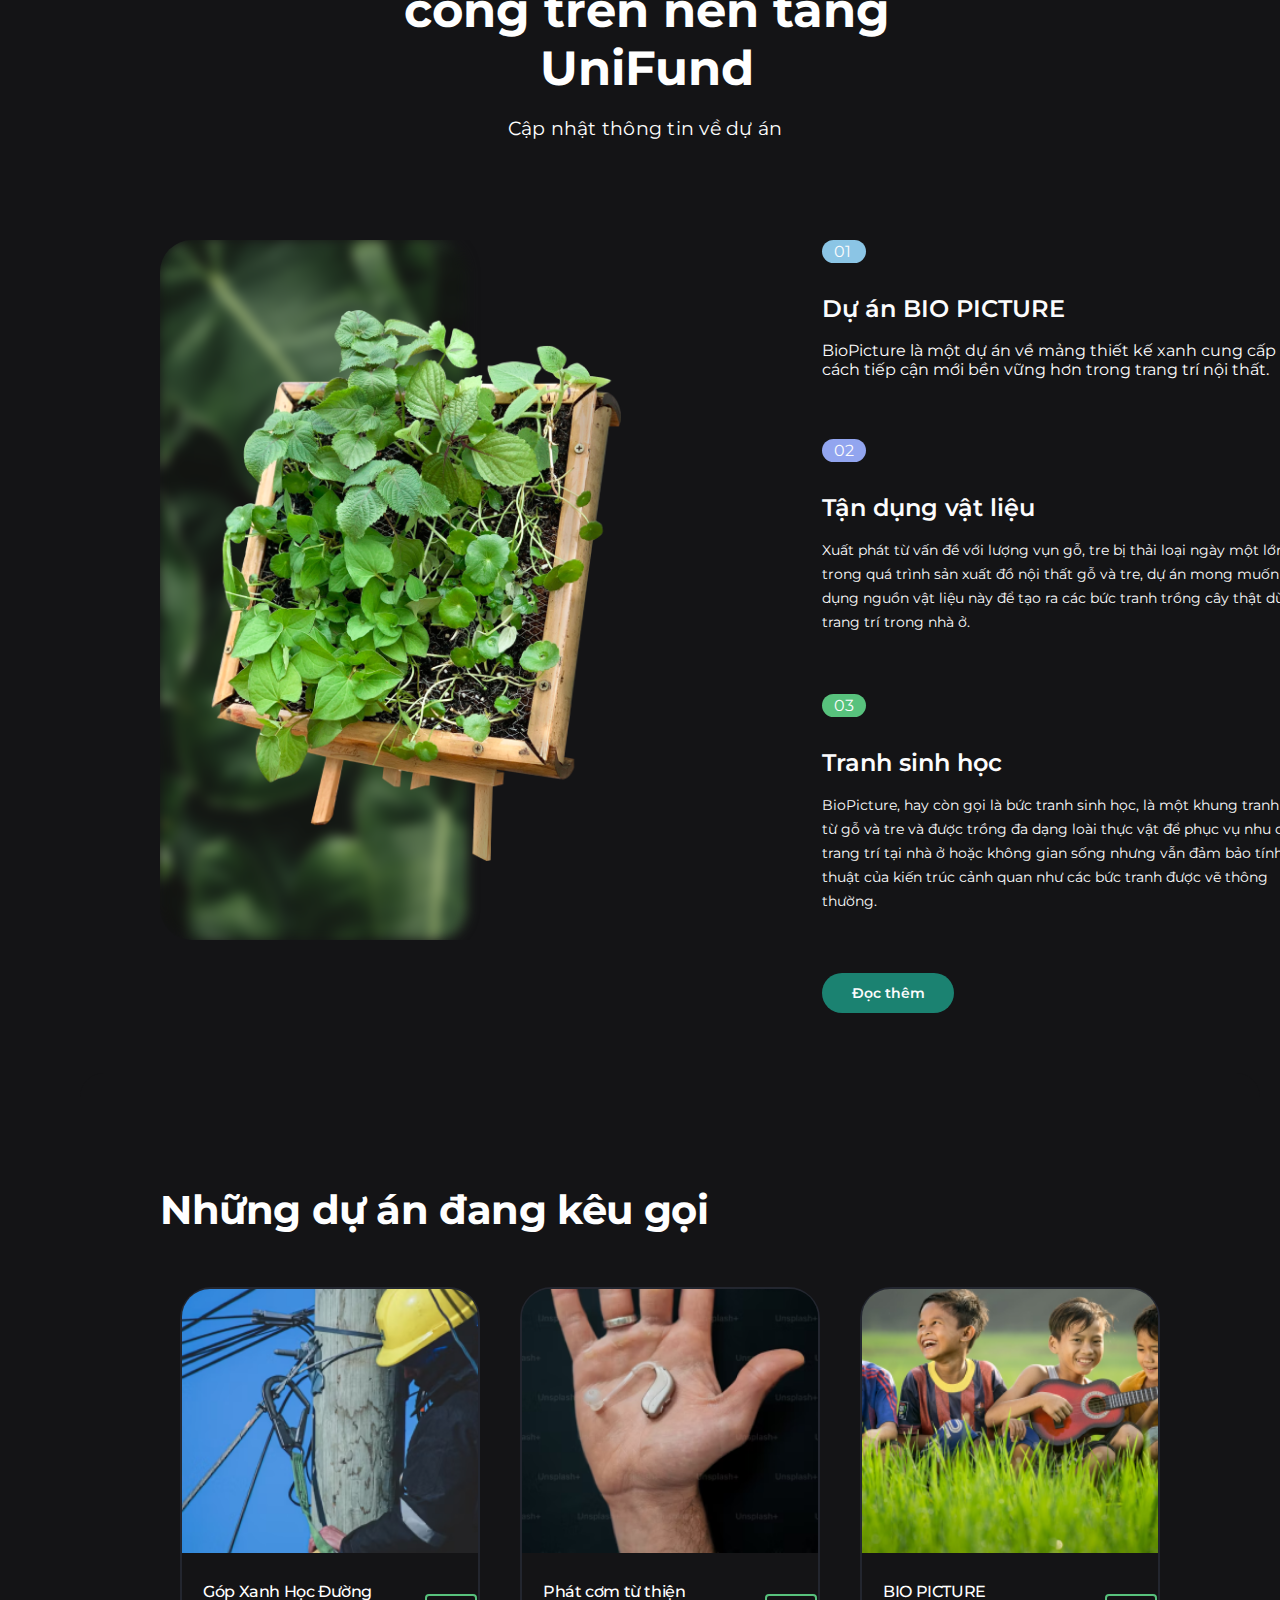
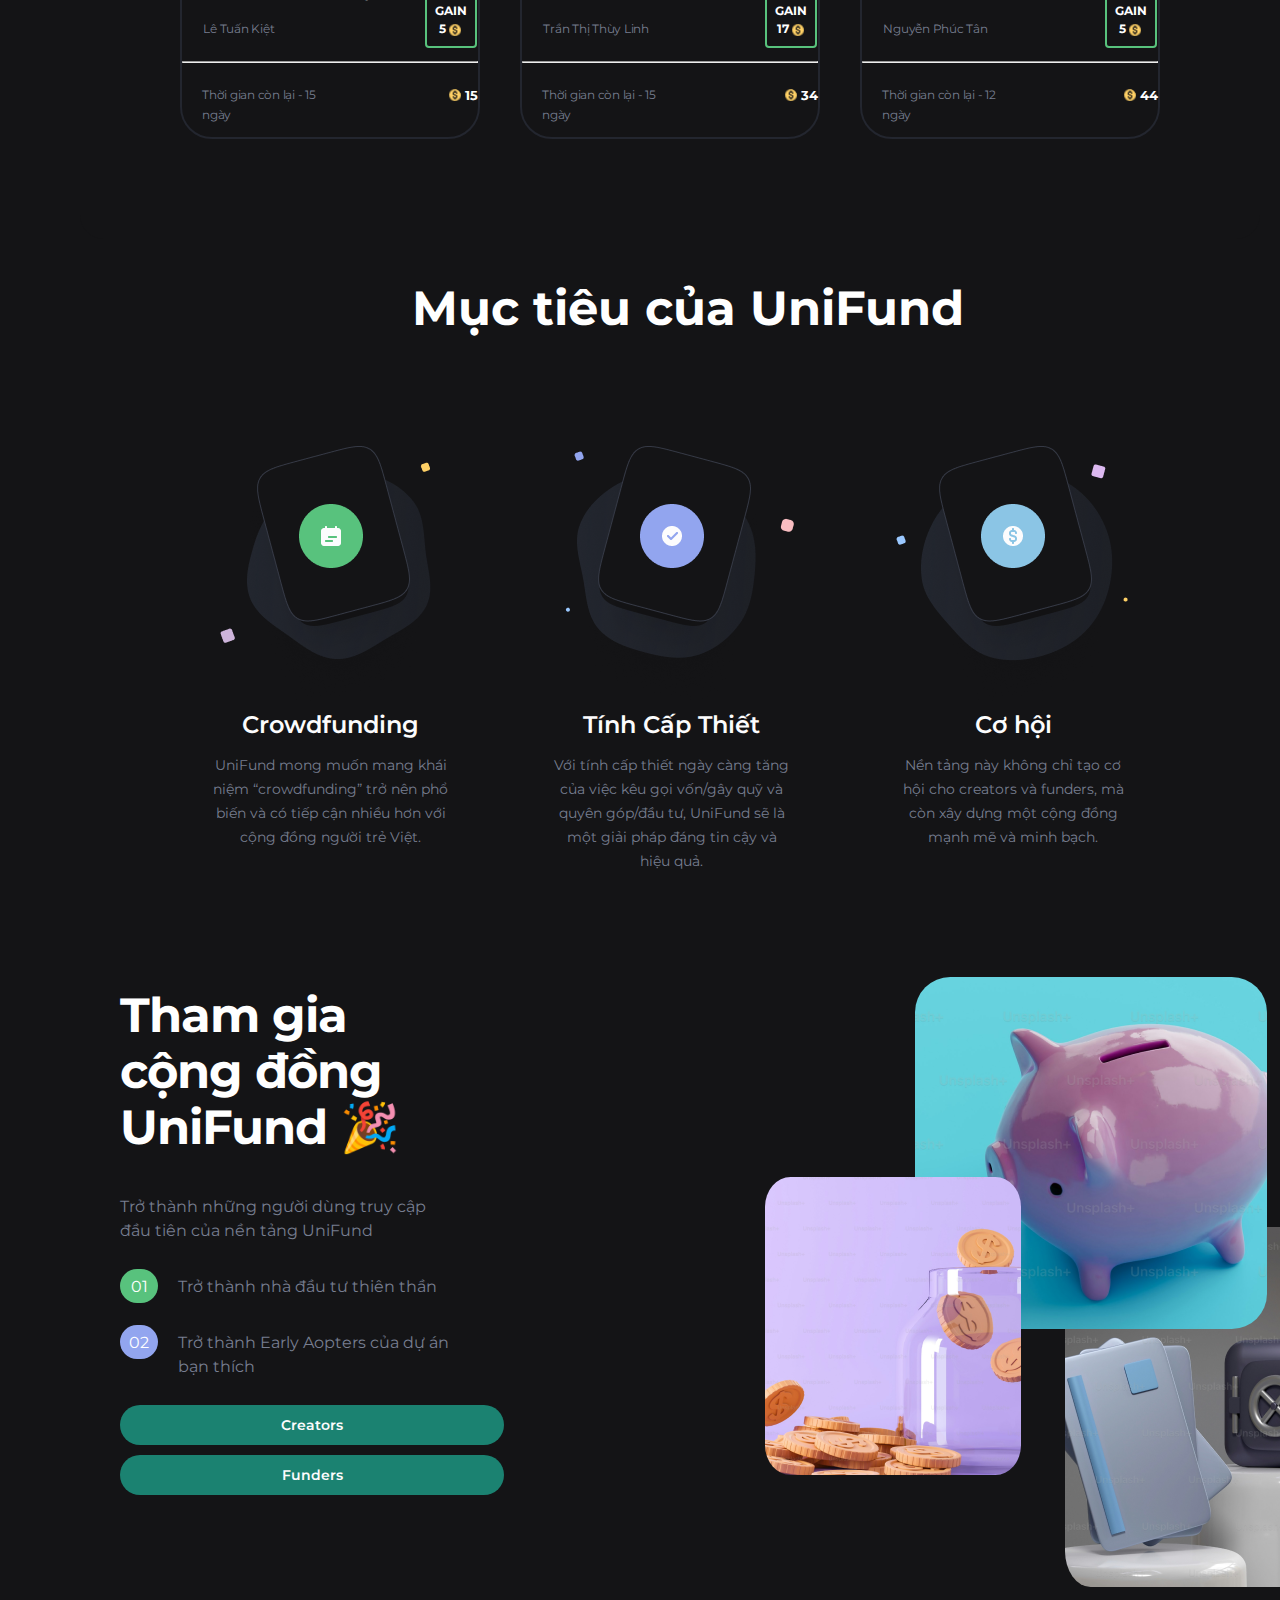
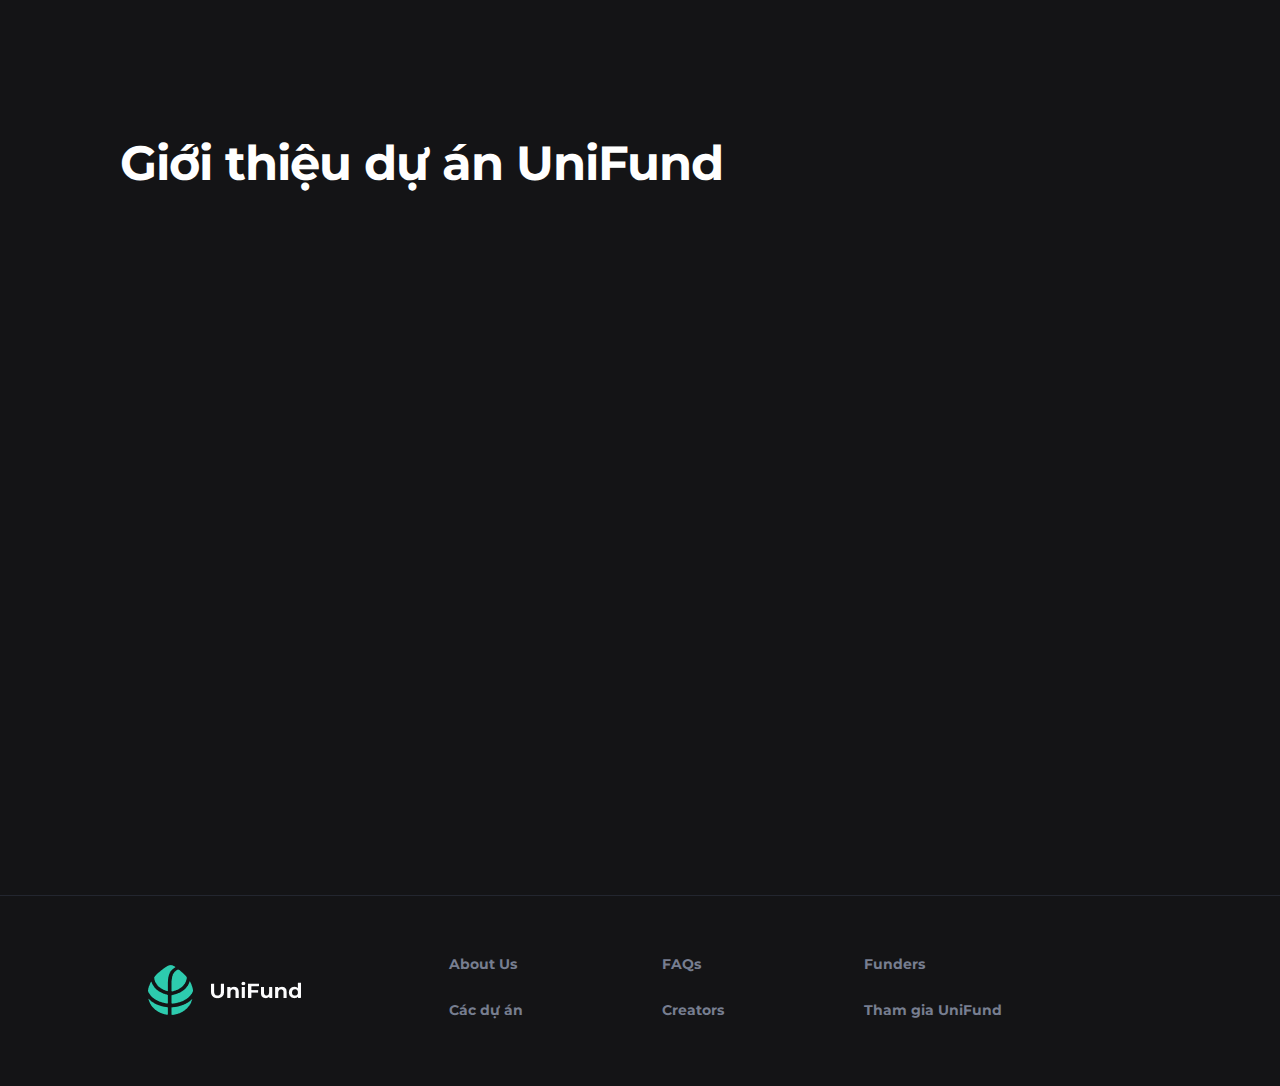
==== commit 10d50b75: "Add FAQ and Creator" ====
--- a/index.html
+++ b/index.html
@@ -4,6 +4,7 @@
 <head>
     <meta charset="UTF-8">
     <meta name="viewport" content="width=device-width, initial-scale=1.0">
+    <link rel="icon" href="/Layer_1.svg">
     <title>UniFund</title>
     <link rel="preconnect" href="https://fonts.googleapis.com">
     <link rel="preconnect" href="https://fonts.gstatic.com" crossorigin>
@@ -12,23 +13,20 @@
         href="https://fonts.googleapis.com/css2?family=Montserrat:ital,wght@0,100..900;1,100..900&family=Roboto:ital,wght@0,100;0,300;0,400;0,500;0,700;0,900;1,100;1,300;1,400;1,500;1,700;1,900&display=swap"
         rel="stylesheet">
     <link rel="stylesheet" href="style.css">
+    <link rel="stylesheet" href="header.css">
+    <link rel="stylesheet" href="footer.css">
 </head>
 
 <body>
     <header class="header">
         <div class="left">
-            <img src="logo.png" alt="UniFund Logo" class="logo">
-            <nav class="nav-links">
-                <a href="#about-us">About Us</a>
-                <a href="#faqs">FAQs</a>
-                <a href="#creators">Creators</a>
-            </nav>
-            <div class="menu-icon" onclick="toggleMenu()">
-                ☰
-              </div>    
+            <a href="index.html"><img src="logo.png" alt="UniFund Logo" class="logo"></a>
+            <div class="menu-icon" onclick="toggleMenu()">☰</div>
         </div>
         <div class="right">
-            <button class="funders-btn">Funders</button>
+            <a href="FAQS.html">FAQs</a>
+            <a href="Creators.html">Creators</a>
+            <a href="funders.html" class="funders-btn">Funders</a>
         </div>
     </header>
 
@@ -94,15 +92,15 @@
 
     <section class="successful-projects">
         <h2>Dự án kêu gọi thành công trên nền tảng UniFund</h2>
-        <h3>Cập nhật thông tin về dự án</h3>
+        <h3 class="sub-content">Cập nhật thông tin về dự án</h3>
         <div class="project">
             <div class="image">
                 <div class="background-blur"></div>
                 <img src="Rectangle.png" alt="">
             </div>
             <div class="main-project">
-                <div class="detail-project">
-                    <h7 class="number1">01</h7>
+                <div class="detail-project2">
+                    <h7 class="number1" id="number">01</h7>
                     <span class="title">Dự án BIO PICTURE</span>
                     <p>BioPicture là một dự án về mảng thiết kế xanh cung cấp một cách tiếp cận mới bền vững hơn
                         trong trang trí nội thất.</p>
@@ -120,6 +118,91 @@
                     <p>BioPicture, hay còn gọi là bức tranh sinh học, là một khung tranh làm từ gỗ và tre và được
                         trồng đa dạng loài thực vật để phục vụ nhu cầu trang trí tại nhà ở hoặc không gian sống nhưng
                         vẫn đảm bảo tính mỹ thuật của kiến trúc cảnh quan như các bức tranh được vẽ thông thường. </p>
+
+                </div>
+
+                <a href="" class="read-more">Đọc thêm</a>
+            </div>
+        </div>
+    </section>
+
+    <section class="featured-funders">
+        <div class="frame">
+            <h2>Những dự án đang kêu gọi</h2>
+            <div class="funders">
+                <div class="funder">
+                    <img src="project8.png" alt="Funder 1">
+                    <div class="info">
+                        <div class="content">
+                            <h2>Góp Xanh Học Đường</h2>
+                            <h3>Lê Tuấn Kiệt</h3>
+                        </div>
+                        <div class="coin">
+                            <h4>GAIN</h4>
+                            <div class="seed-coin">
+                                <h4 class="gain">5</h4>
+                                <img src="Filled.png" alt="">
+                            </div>
+                        </div>
+                    </div>
+                    <hr>
+                    <div class="time-raise-fund">
+                        <h3>Thời gian còn lại - 15 ngày</h3>
+                        <div class="raise-funder-seed-coin">
+                            <img src="Filled.png" alt="">
+                            <h5>15</h5>
+                        </div>
+                    </div>
+                </div>
+                <div class="funder">
+
+                    <img src="project7.png" alt="Funder 1">
+                    <div class="info">
+                        <div class="content">
+                            <h2>Phát cơm từ thiện</h2>
+                            <h3>Trần Thị Thùy Linh</h3>
+                        </div>
+                        <div class="coin">
+                            <h4>GAIN</h4>
+                            <div class="seed-coin">
+                                <h4 class="gain">17</h4>
+                                <img src="Filled.png" alt="">
+                            </div>
+                        </div>
+                    </div>
+                    <hr>
+                    <div class="time-raise-fund">
+                        <h3>Thời gian còn lại - 15 ngày</h3>
+                        <div class="raise-funder-seed-coin">
+                            <img src="Filled.png" alt="">
+                            <h5>34</h5>
+                        </div>
+                    </div>
+                </div>
+                <div class="funder">
+
+                    <img src="project6.png" alt="Funder 1">
+                    <div class="info">
+                        <div class="content">
+                            <h2>BIO PICTURE</h2>
+                            <h3>Nguyễn Phúc Tân</h3>
+                        </div>
+                        <div class="coin">
+                            <h4>GAIN</h4>
+                            <div class="seed-coin">
+                                <h4 class="gain">5</h4>
+                                <img src="Filled.png" alt="">
+                            </div>
+                        </div>
+                    </div>
+                    <hr>
+                    <div class="time-raise-fund">
+                        <h3>Thời gian còn lại - 12 ngày</h3>
+                        <div class="raise-funder-seed-coin">
+                            <img src="Filled.png" alt="">
+                            <h5>44</h5>
+                        </div>
+                    </div>
                 </div>
             </div>
         </div>
@@ -131,254 +214,19 @@
             <div class="goal">
                 <img src="iconbox.png" alt="">
                 <div>Crowdfunding</div>
-                <p>UniFund mong muốn mang khái niệm “crowdfunding” trở nên phổ biến và có tiếp cận nhiều hơn với cộng
-                    đồng người trẻ Việt.</p>
+                <p>UniFund mong muốn mang khái niệm “crowdfunding” trở nên phổ biến và có tiếp cận nhiều hơn với cộng đồng người trẻ Việt.</p>
             </div>
             <div class="goal">
                 <img src="iconbox2.png" alt="">
                 <div>Tính Cấp Thiết</div>
-                <p>UniFund mong muốn mang khái niệm “crowdfunding” trở nên phổ biến và có tiếp cận nhiều hơn với cộng
-                    đồng người trẻ Việt.</p>
+                <p>Với tính cấp thiết ngày càng tăng của việc kêu gọi vốn/gây quỹ và quyên góp/đầu tư, UniFund sẽ là một giải pháp đáng tin cậy và hiệu quả.</p>
             </div>
             <div class="goal">
                 <img src="iconbox3.png" alt="">
                 <div>Cơ hội</div>
-                <p>UniFund mong muốn mang khái niệm “crowdfunding” trở nên phổ biến và có tiếp cận nhiều hơn với cộng
-                    đồng người trẻ Việt.</p>
-            </div>
-        </div>
-    </section>
-
-    <section class="funder-project">
-        <h2>Đọc thêm các dự án gọi vốn thành công</h2>
-        <h3>Thêm nữa các dự án trên nền tảng</h3>
-        <div class="projects">
-            <div class="project">
-                <img src="imgcontainer.png" alt="Recent Project 1">
-                <p>Sản Phẩm Công Nghệ “Vòng Tay Tâm Lý”</p>
-            </div>
-            <div class="project">
-                <img src="imgcontainer3.png" alt="Recent Project 2">
-                <p>MyGrand - Phần Mềm Hỗ Trợ Sử Dụng Điện Thoại Cho Người Cao Tuổi</p>
-            </div>
-            <div class="project">
-                <img src="imgcontainer2.png" alt="Recent Project 2">
-                <p>Sản Phẩm “Electric Skateboard</p>
-            </div>
-        </div>
-    </section>
-
-
-    <section class="featured-funders">
-        <div class="frame">
-            <h2>Những dự án gần đây</h2>
-            <h3>Dự án đang gọi vốn</h3>
-            <div class="funders">
-                <div class="funder">
-
-                    <img src="project8.png" alt="Funder 1">
-                    <div class="info">
-                        <div class="content">
-                            <h2>Dự Án “Đem Điện Về Bản Làng”</h2>
-                            <h3>Lê Văn Anh Thư</h3>
-                        </div>
-                        <div class="coin">
-                            <h4>GAIN</h4>
-                            <div class="seed-coin">
-                                <h4 class="gain">5</h4>
-                                <img src="Filled.png" alt="">
-                            </div>
-                        </div>
-                    </div>
-                    <hr>
-                    <div class="time-raise-fund">
-                        <h3>Thời gian còn lại - 10 ngày</h3>
-                        <div class="raise-funder-seed-coin">
-                            <img src="Filled.png" alt="">
-                            <h5>15</h5>
-                        </div>
-                    </div>
-                </div>
-                <div class="funder">
-
-                    <img src="project7.png" alt="Funder 1">
-                    <div class="info">
-                        <div class="content">
-                            <h2>Dự án "Trợ Thính VR" </h2>
-                            <h3>Trần Thị Thùy Linh</h3>
-                        </div>
-                        <div class="coin">
-                            <h4>GAIN</h4>
-                            <div class="seed-coin">
-                                <h4 class="gain">17</h4>
-                                <img src="Filled.png" alt="">
-                            </div>
-                        </div>
-                    </div>
-                    <hr>
-                    <div class="time-raise-fund">
-                        <h3>Thời gian còn lại - 15 ngày</h3>
-                        <div class="raise-funder-seed-coin">
-                            <img src="Filled.png" alt="">
-                            <h5>34</h5>
-                        </div>
-                    </div>
-                </div>
-                <div class="funder">
-
-                    <img src="project6.png" alt="Funder 1">
-                    <div class="info">
-                        <div class="content">
-                            <h2>Dự Án “Cùng các Em” </h2>
-                            <h3>Bùi Thị Thanh Hương</h3>
-                        </div>
-                        <div class="coin">
-                            <h4>GAIN</h4>
-                            <div class="seed-coin">
-                                <h4 class="gain">5</h4>
-                                <img src="Filled.png" alt="">
-                            </div>
-                        </div>
-                    </div>
-                    <hr>
-                    <div class="time-raise-fund">
-                        <h3>Thời gian còn lại - 12 ngày</h3>
-                        <div class="raise-funder-seed-coin">
-                            <img src="Filled.png" alt="">
-                            <h5>44</h5>
-                        </div>
-                    </div>
-                </div>
-                <div class="funder">
-
-                    <img src="project5.png" alt="Funder 1">
-                    <div class="info">
-                        <div class="content">
-                            <h2>CLB Từ Tâm Smile as Present</h2>
-                            <h3>Lê Văn Thành Long</h3>
-                        </div>
-                        <div class="coin">
-                            <h4>GAIN</h4>
-                            <div class="seed-coin">
-                                <h4 class="gain">9</h4>
-                                <img src="Filled.png" alt="">
-                            </div>
-                        </div>
-                    </div>
-                    <hr>
-                    <div class="time-raise-fund">
-                        <h3>Thời gian còn lại - 7 ngày</h3>
-                        <div class="raise-funder-seed-coin">
-                            <img src="Filled.png" alt="">
-                            <h5>40</h5>
-                        </div>
-                    </div>
-                </div>
-            </div>
-            <div class="funders">
-                <div class="funder">
-
-                    <img src="project4.png" alt="Funder 1">
-                    <div class="info">
-                        <div class="content">
-                            <h2>EcoPlas - phân bón hữu cơ</h2>
-                            <h3>Vũ Quang Hùng</h3>
-                        </div>
-                        <div class="coin">
-                            <h4>GAIN</h4>
-                            <div class="seed-coin">
-                                <h4 class="gain">5</h4>
-                                <img src="Filled.png" alt="">
-                            </div>
-                        </div>
-                    </div>
-                    <hr>
-                    <div class="time-raise-fund">
-                        <h3>Thời gian còn lại - 13 ngày</h3>
-                        <div class="raise-funder-seed-coin">
-                            <img src="Filled.png" alt="">
-                            <h5>39</h5>
-                        </div>
-                    </div>
-                </div>
-                <div class="funder">
-
-                    <img src="project3.png" alt="Funder 1">
-                    <div class="info">
-                        <div class="content">
-                            <h2>Dự Án Đánh Giá Xâm Nhập Mặn</h2>
-                            <h3>Nguyễn Thị Hằng</h3>
-                        </div>
-                        <div class="coin">
-                            <h4>GAIN</h4>
-                            <div class="seed-coin">
-                                <h4 class="gain">19</h4>
-                                <img src="Filled.png" alt="">
-                            </div>
-                        </div>
-                    </div>
-                    <hr>
-                    <div class="time-raise-fund">
-                        <h3>Thời gian còn lại - 6 ngày</h3>
-                        <div class="raise-funder-seed-coin">
-                            <img src="Filled.png" alt="">
-                            <h5>45</h5>
-                        </div>
-                    </div>
-                </div>
-                <div class="funder">
-
-                    <img src="project2.png" alt="Funder 1">
-                    <div class="info">
-                        <div class="content">
-                            <h2>Dự Án “Ống Hút Bằng Cỏ Bàng”</h2>
-                            <h3>Phạm Thị Thanh Hương</h3>
-                        </div>
-                        <div class="coin">
-                            <h4>GAIN</h4>
-                            <div class="seed-coin">
-                                <h4 class="gain">8</h4>
-                                <img src="Filled.png" alt="">
-                            </div>
-                        </div>
-                    </div>
-                    <hr>
-                    <div class="time-raise-fund">
-                        <h3>Thời gian còn lại - 6 ngày</h3>
-                        <div class="raise-funder-seed-coin">
-                            <img src="Filled.png" alt="">
-                            <h5>36</h5>
-                        </div>
-                    </div>
-                </div>
-                <div class="funder">
-
-                    <img src="project1.png" alt="Funder 1">
-                    <div class="info">
-                        <div class="content">
-                            <h2>Dự Án Smarter Energy</h2>
-                            <h3>Trần Văn Anh Quân</h3>
-                        </div>
-                        <div class="coin">
-                            <h4>GAIN</h4>
-                            <div class="seed-coin">
-                                <h4 class="gain">5</h4>
-                                <img src="Filled.png" alt="">
-                            </div>
-                        </div>
-                    </div>
-                    <hr>
-                    <div class="time-raise-fund">
-                        <h3>Thời gian còn lại - 9 ngày</h3>
-                        <div class="raise-funder-seed-coin">
-                            <img src="Filled.png" alt="">
-                            <h5>43</h5>
-                        </div>
-                    </div>
-                </div>
-            </div>
-        </div>
-
+                <p>Nền tảng này không chỉ tạo cơ hội cho creators và funders, mà còn xây dựng một cộng đồng mạnh mẽ và minh bạch.</p>
+            </div>
+        </div>
     </section>
 
     <section class="unifund-intro">
@@ -394,7 +242,7 @@
                 <p>Trở thành Early Aopters của dự án bạn thích</p>
             </div>
             <div class="cate">
-                <a href="#">Creators</a>
+                <a href="Creators.html">Creators</a>
                 <a href="funders.html">Funders</a>
             </div>
 
@@ -410,28 +258,27 @@
 
     <section class="introduce" style="margin-top: 100px">
         <h2>Giới thiệu dự án UniFund</h2>
-        <iframe width="1280px" height="600" style="margin-left: 120px;"
-            src="https://www.youtube.com/embed/Fst_YZ2tvDM?si=vJyNp8CmR0cMZwF5" title="YouTube video player"
-            frameborder="0"
+        <iframe width="1460px" height="600" style="margin-left: 40px;" src="https://www.youtube.com/embed/Fst_YZ2tvDM?si=vJyNp8CmR0cMZwF5"
+            title="YouTube video player" frameborder="0"
             allow="accelerometer; autoplay; clipboard-write; encrypted-media; gyroscope; picture-in-picture; web-share"
             referrerpolicy="strict-origin-when-cross-origin" allowfullscreen></iframe>
 
     </section>
 
-    <footer class="footer" style="margin-top: 100px; border-top: 1px solid #23262F;">
+    <footer class="footer" style="margin-top: 60px; border-top: 1px solid #23262F;">
         <div class="footer-content">
-            <img src="logo.png" alt="">
-            <div>
-                <p>About us</p>
-                <p class="distance">Các dự án</p>
-            </div>
-            <div>
-                <p>FAQs</p>
-                <p class="distance">Creators</p>
-            </div>
-            <div>
-                <p>Funders</p>
-                <p class="distance">Tham gia UniFund</p>
+            <a href="index.html"><img src="logo.png" alt="UniFund Logo" class="logo"></a>
+            <div>
+                <a href="#">About Us</a>
+                <a href="" class="distance">Các dự án</a>
+            </div>
+            <div>
+                <a href="FAQS.html">FAQs</a>
+                <a href="Creators.html" class="distance">Creators</a>
+            </div>
+            <div>
+                <a href="funders.html"> Funders</a>
+                <a href="funders.html" class="distance">Tham gia UniFund</a>
             </div>
             <div>
 
@@ -439,11 +286,11 @@
         </div>
     </footer>
 </body>
+
 <script>
     function toggleMenu() {
-        const mobileMenu = document.querySelector('.mobile-menu');
-        mobileMenu.classList.toggle('active');
+        const menu = document.querySelector('.right');
+        menu.classList.toggle('show');
     }
 </script>
-
 </html>--- a/style.css
+++ b/style.css
@@ -6,58 +6,6 @@
   overflow-x: hidden;
 }
 
-.header {
-  display: flex;
-  justify-content: space-between;
-  align-items: center;
-  padding: 10px 20px;
-  background-color: #141416;
-  color: #fff;
-  box-shadow: 0 2px 4px rgba(0, 0, 0, 0.1);
-}
-
-.header .left,
-.header .right {
-  display: flex;
-  align-items: center;
-}
-
-.header .left .logo {
-  height: 40px;
-  margin-right: 20px;
-}
-
-.header .left nav a {
-  margin: 0 15px;
-  text-decoration: none;
-  color: #fff;
-}
-
-.header .right .funders-btn {
-  margin: 0 10px;
-  padding: 5px 15px;
-  background-color: #fff;
-  color: #000;
-  border: none;
-  border-radius: 5px;
-  cursor: pointer;
-}
-
-.header .right .icon,
-.header .right .avatar {
-  margin-left: 10px;
-}
-
-.header .right .icon {
-  width: 24px;
-  height: 24px;
-}
-
-.header .right .avatar {
-  width: 40px;
-  height: 40px;
-  border-radius: 50%;
-}
 
 .main-content {
   display: flex;
@@ -66,6 +14,7 @@
 
 .intro {
   position: absolute;
+  z-index: 0;
 }
 
 .main-content .intro {
@@ -208,12 +157,14 @@
   padding: 8px 12px 6px 12px;
 }
 .successful-projects {
-  width: 80%;
+  padding-top: 0;
+  margin-top: 0;
+  width: 100%;
 }
 
 .successful-projects h2 {
   max-width: 50%;
-  padding: 0 0 0 26%;
+  padding: 0 0 0 24%;
   text-align: center;
   font-size: 48px;
   font-weight: 700;
@@ -228,24 +179,27 @@
 }
 
 .successful-projects .project {
-  width: 500px;
+  width: 40%;
   margin-top: 100px;
   display: flex;
   text-align: left;
   color: #fcfcfd;
 }
 
-.successful-projects .project .detail-project {
+.successful-projects .project .detail-project,
+.successful-projects .project .detail-project2 {
   margin-bottom: 60px;
-  margin-left: 100px;
+  margin-left: 150px;
   width: 500px;
 }
 
-.successful-projects .project .detail-project h7 {
+.successful-projects .project .detail-project h7,
+.successful-projects .project .detail-project2 h7 {
   margin-bottom: 30px;
 }
 
-.successful-projects .project .detail-project .title {
+.successful-projects .project .detail-project .title,
+.successful-projects .project .detail-project2 .title {
   font-size: 24px;
   font-style: normal;
   font-weight: 600;
@@ -280,6 +234,26 @@
   padding: 2px 12px;
   align-items: flex-start;
   gap: 10px;
+}
+
+.successful-projects .project .read-more {
+  margin-top: 50px;
+  font-family: Montserrat;
+  width: 100px;
+  padding: 12px 16px;
+  border: none;
+  border-radius: 90px;
+  line-height: 16px;
+  color: #fcfcfd;
+  font-size: 14px;
+  font-style: normal;
+  font-weight: 600;
+  text-decoration: none;
+  background: var(--Primary-Uni, #1b8271);
+  display: flex;
+  justify-content: center;
+  align-items: center;
+  margin-left: 150px;
 }
 
 .successful-projects .project .detail-project p {
@@ -298,15 +272,14 @@
   border-radius: 32px;
   overflow: hidden;
 }
-.successful-projects .project .image
-{}
+.successful-projects .project .image {
+  margin-left: 120px;
+  text-align: center;
+}
 .successful-projects .project .image .background-blur {
   position: absolute;
-  top: 0;
-  left: 0;
   width: 60%;
   height: 100%;
-  margin: 0;
   background-image: url("BackgroundRectangle.png");
   background-size: cover;
   background-repeat: no-repeat;
@@ -320,7 +293,7 @@
   object-fit: cover;
   position: relative;
   margin-top: 70px;
-  margin-left: 50px;
+  margin-left: 0;
   z-index: 1;
   border-radius: 32px;
 }
@@ -341,9 +314,7 @@
 
 .unifund-goals .goals {
   margin-top: 80px;
-}
-
-.unifund-goals .goals {
+  margin-left: 160px;
   width: 80%;
 }
 
@@ -351,28 +322,39 @@
   font-size: 24px;
   font-style: normal;
   font-weight: 600;
-  text-align: center;
   color: #fcfcfd;
+  text-align: inherit;
 }
 
 .unifund-goals .goals .goal p {
+  margin-left: 30px;
   font-size: 14px;
   font-style: normal;
   font-weight: 400;
   line-height: 24px;
-  text-align: justify;
-  width: 300px;
-  text-align: center;
+  text-align: center;
+  color: var(--Neutrals-4, #777E90);
+text-align: center;
+/* Caption */
+font-family: Montserrat;
+font-size: 14px;
+font-style: normal;
+font-weight: 400;
+line-height: 24px;
+  width: 80%;
 }
 
 .unifund-goals h2 {
+  margin-top: 0px;
   max-width: 660px;
   padding: 0 0 0 28%;
   text-align: center;
   font-size: 48px;
   font-weight: 700;
 }
-.unifund-goals .goal, .funder-project .project, .featured-funders .funder {
+.unifund-goals .goal,
+.funder-project .project,
+.featured-funders .funder {
   width: 80%;
 }
 .benefit,
@@ -416,6 +398,11 @@
   padding-left: 30px;
   text-align: center;
 }
+.featured-funders {
+  margin-left: 60px;
+  margin-top: 0;
+  padding-top: 0;
+}
 
 .featured-funders h2 {
   font-size: 48px;
@@ -424,10 +411,15 @@
   font-weight: 700;
   line-height: 56px;
   letter-spacing: -0.96px;
+  font-family: Montserrat;
+font-size: 40px;
+font-style: normal;
+font-weight: 700;
+line-height: 48px; /* 120% */
+letter-spacing: -0.4px;
 }
 
 .featured-funders h3 {
-  text-align: center;
   text-align: left;
   color: #777e90;
   font-size: 24px;
@@ -443,7 +435,6 @@
   align-items: center;
   gap: 64px;
   border-radius: 24px;
-  border: 2px solid #23262f;
   background: #141416;
 }
 
@@ -453,13 +444,11 @@
 
 .featured-funders .frame .funders .funder {
   display: block;
+  width: 80%;
   align-items: center;
   gap: 64px;
   border-radius: 32px;
   border: 2px solid #23262f;
-  background: #141416;
-
-  background: #23262f;
 }
 
 .featured-funders .frame .funders .funder hr {
@@ -470,11 +459,13 @@
 
 .featured-funders .frame .funders .funder .info {
   display: flex;
+  flex-direction: row;
+  justify-content: space-around;
 }
 
 .featured-funders .frame .funders .funder h2 {
-  width: 143px;
-  height: 48px;
+  width: 219px;
+  height: 26px;
   padding-left: 20px;
   font-size: 16px;
   font-style: normal;
@@ -492,6 +483,7 @@
 }
 
 .featured-funders .frame .funders .funder img {
+  width: 100%;
   border-radius: 28px 28px 0px 0px;
 }
 
@@ -500,10 +492,8 @@
 }
 
 .featured-funders .frame .funders .funder .coin {
-  padding-left: 20px;
   display: flex;
   height: 50px;
-  margin-left: 20px;
   margin-top: 27px;
   padding: 0 8px 0 8px;
   flex-direction: column;
@@ -544,7 +534,7 @@
 
 .featured-funders .frame .funders .time-raise-fund .raise-funder-seed-coin {
   margin-top: 10px;
-  padding-left: 31px;
+  padding-left: 35%;
   display: flex;
 }
 
@@ -657,27 +647,28 @@
 }
 
 .unifund-intro .imgfunder {
+  margin-left: 0%;
   margin-top: 80px;
 }
 
 .unifund-intro .Imgfund3 {
   position: absolute;
-  margin-top: 15%;
-  margin-left: 10%;
+  margin-top: 200px;
+  margin-left: 150px;
   border-radius: 10%;
 }
 
 .unifund-intro .Imgfund {
   position: absolute;
-  margin-right: 20%;
-  margin-top: -5%;
+  margin-right: 40px;
+  margin-top: -50px;
   border-radius: 10%;
 }
 
 .unifund-intro .Imgfund2 {
   position: absolute;
-  margin-left: -10%;
-  margin-top: 10%;
+  margin-left: -150px;
+  margin-top: 150px;
   border-radius: 10%;
 }
 
@@ -693,38 +684,10 @@
   margin-left: 120px;
 }
 
-.footer .footer-content {
-  margin-top: 60px;
-  padding: 0;
-  width: 100%;
-  height: 130px;
-  display: flex;
-  flex-direction: row;
-  align-items: flex-start;
-  justify-content: space-evenly;
-}
-
-.footer .footer-content p {
-  color: #777e90;
-  font-family: Montserrat;
-  font-size: 14px;
-  font-style: normal;
-  font-weight: 700;
-  line-height: 16px;
-  gap: 10px;
-}
-
-.footer .footer-content .distance {
-  margin-top: 30px;
-}
+
 /* Existing styles */
 
-.header .menu-icon {
-  display: none;
-  font-size: 30px;
-  cursor: pointer;
-  color: #fff;
-}
+
 
 /* Mobile Menu */
 .mobile-menu {
@@ -744,16 +707,13 @@
 }
 
 @media (max-width: 768px) {
-  .main-content .intro{
+  .main-content .intro {
     font-size: 2rem;
   }
-  .header .nav-links {
-    display: none;
-  }
-
-  .header .menu-icon {
-    display: block;
-  }
+
+  
+
+ 
 
   .mobile-menu.active {
     display: block;
@@ -790,7 +750,7 @@
     width: 100%;
     font-size: 1rem;
   }
-  .features{
+  .features {
     display: flex;
     width: 25%;
     padding: 50px;
@@ -798,17 +758,20 @@
     justify-content: flex-end;
     border-radius: 24px;
     border: 1px solid #353945;
-    background: var(--neutral-2-glass, linear-gradient(93deg, #23262f 3.54%, rgba(35, 38, 47, 0.7) 93.38%));
+    background: var(
+      --neutral-2-glass,
+      linear-gradient(93deg, #23262f 3.54%, rgba(35, 38, 47, 0.7) 93.38%)
+    );
     box-shadow: 0px 40px 64px -32px rgba(15, 15, 15, 0.1);
     backdrop-filter: blur(16px);
-    margin: 500px 10px 50px 230px;;
-  }
-
-  .features .feature{
+    margin: 500px 10px 50px 230px;
+  }
+
+  .features .feature {
     display: flex;
     width: 209px;
-    height: 73PX;
-    margin:  0;
+    height: 73px;
+    margin: 0;
     align-items: flex-start;
     align-content: stretch;
     justify-content: space-between;
@@ -858,42 +821,43 @@
     align-items: flex-start;
   }
 
+  .successful-projects h2 {
+    margin-right: 30px;
+  }
+
   .unifund-intro {
-     padding-left: 80px;
+    padding-left: 80px;
     width: 80%;
     display: flex;
     flex-direction: column;
     align-items: flex-start;
   }
 
-  .unifund-intro h2{
+  .unifund-intro h2 {
     width: 80%;
     margin: 0;
 
-font-size: 48px;
-font-style: normal;
-font-weight: 700;
-line-height: 56px; /* 116.667% */
-letter-spacing: -0.96px;
-  }
-  .unifund-intro .detail-info{
+    font-size: 48px;
+    font-style: normal;
+    font-weight: 700;
+    line-height: 56px; /* 116.667% */
+    letter-spacing: -0.96px;
+  }
+  .unifund-intro .detail-info {
     width: 70%;
   }
-  .unifund-intro .imgfunder{
+  .unifund-intro .imgfunder {
     margin-top: 120px;
   }
-  .unifund-intro .cate{
+  .unifund-intro .cate {
     width: 80%;
   }
 
-  .introduce  h2{
+  .introduce h2 {
     margin-top: 500px;
     width: 80%;
   }
 
-  .introduce  iframe{
-    width: 600px;
-  }
   .unifund-goals .goal,
   .funder-project .project,
   .featured-funders .funder {
@@ -948,11 +912,64 @@
 }
 
 @media (max-width: 480px) {
-  
+
+ 
+
+  .main-content{
+    
+    width: 90%;
+    padding-left: 0;
+  }
+
+  .main-content .intro {
+    margin-left: 20px;
+    width: 76%;
+    background-image: linear-gradient(0deg, rgba(236, 248, 252, 0.84) 48.56%, rgba(236, 248, 252, 0) 85.73%), url(piggy-bank.png);
+
+  }
+  .features {
+    width: 21%;
+    display: flex;
+    margin-top: 530px;
+    margin-left: 20px;
+    padding-right: 286px;
+    margin-right: 0;
+    border: 0;
+    padding-bottom: 30px;
+    gap: 50px;
+    padding-top: 20px;
+    margin-bottom: 20px;
+  }
+
+  .features .feature {
+    display: flex;
+    width: 209px;
+    height: 20x;
+    margin: 0;
+
+    margin-left: 80px;
+    align-items: flex-start;
+    justify-content: space-around;
+    flex-direction: column;
+  }
 
   .header .left nav a,
   .header .right .funders-btn {
     font-size: 0.8rem;
+  }
+
+  .benefits {
+    display: flex;
+    flex-direction: column;
+    flex-wrap: wrap;
+    align-content: center;
+    margin-top: 0;
+    margin-left: 30px;
+  }
+
+  .main-content .intro p,
+  .benefit .slogan {
+    margin-top: 0;
   }
 
   .why-unifund h2,
@@ -961,7 +978,39 @@
   .funder-project h2,
   .featured-funders h2,
   .unifund-intro h2 {
-    font-size: 1.2rem;
+    color: var(--Neutrals-8, #fcfcfd);
+    padding-top: 0;
+    text-align: center;
+    font-family: Montserrat;
+    font-size: 32px;
+    font-style: normal;
+    font-weight: 700;
+    line-height: 28px;
+    letter-spacing: -0.32px;
+  }
+
+  .why-unifund {
+    padding: 0;
+    width: 90%;
+    text-align: center;
+  }
+
+  .why-unifund h3 {
+    width: 60%;
+    padding-left: 70px;
+  }
+
+  .why-unifund h2 {
+    max-width: 300px;
+    padding-left: 80px;
+    color: var(--Neutrals-8, #fcfcfd);
+    text-align: center;
+    font-family: Montserrat;
+    font-size: 32px;
+    font-style: normal;
+    font-weight: 700;
+    line-height: 40px;
+    letter-spacing: -0.32px;
   }
 
   .why-unifund h3,
@@ -973,4 +1022,230 @@
   .benefit .slogan {
     font-size: 0.8rem;
   }
-}
+  .why-unifund h3 {
+    width: 60%;
+    margin-left: 30px;
+  }
+
+  .successful-projects {
+    margin-top: 38px;
+    width: 91%;
+  }
+
+  .successful-projects h2 {
+    font-family: Montserrat;
+    font-size: 40px;
+    font-style: normal;
+    font-weight: 700;
+    line-height: 48px; /* 120% */
+    letter-spacing: -0.4px;
+    max-width: 100%;
+    text-align: left;
+    padding-left: 40px;
+  }
+
+  .successful-projects .project .detail-project,
+  #number,
+  .sub-content {
+    display: none;
+  }
+
+  .successful-projects .project .detail-project2 {
+    max-width: 90%;
+    margin: 0;
+    margin-left: 20px;
+  }
+
+  .successful-projects .project .detail-project2 span {
+    color: var(--Neutrals-8, #fcfcfd);
+    /* Body 1 (Bold) */
+    font-family: Montserrat;
+    font-size: 24px;
+    font-style: normal;
+    font-weight: 600;
+    line-height: 32px;
+  }
+
+  .successful-projects .project .detail-project2 p {
+    color: var(--Neutrals-4, #777e90);
+    width: 93%;
+    /* Caption */
+    font-family: Montserrat;
+    font-size: 14px;
+    font-style: normal;
+    font-weight: 400;
+    line-height: 24px;
+  }
+
+  .successful-projects .project .read-more {
+    margin-left: 20px;
+  }
+
+  .featured-funders {
+    width: 90%;
+    margin-left: 0px;
+    padding-right: 0;
+  }
+
+  .featured-funders h2 {
+    text-align: left;
+    padding-left: 40px;
+    line-height: 40px;
+    width: 80%;
+  }
+
+  .featured-funders .frame {
+    padding: 0;
+    width: 100%;
+  }
+
+  .featured-funders .frame .funders {
+    margin-left: 17px;
+  }
+  .featured-funders .frame .funders .funder h3 {
+    margin-top: 10px;
+  }
+
+  .featured-funders .frame .funders .info .content h2 {
+    padding-left: 0;
+  }
+
+  .featured-funders .frame .funders .info .content h3 {
+    padding-left: 0;
+  }
+
+  .featured-funders .frame .funders .time-raise-fund {
+    margin-top: 10px;
+  }
+
+  .featured-funders .frame .funders .time-raise-fund .raise-funder-seed-coin {
+    padding-left: 80px;
+    margin-top: 5px;
+  }
+
+  .featured-funders .frame .funders .funder .coin {
+    margin-left: -36px;
+  }
+
+  .unifund-goals .goals,
+  .funder-project .projects,
+  .featured-funders .funders {
+    margin-left: 0;
+  }
+
+  .unifund-goals h2 {
+    padding-left: 40px;
+  }
+
+  .unifund-intro {
+    padding-left: 10px;
+  }
+
+  .introduce {
+    max-width: 90%;
+  }
+
+  .introduce h2 {
+    margin-top: 517px;
+    margin-left: 40px;
+  }
+
+  .introduce iframe {
+    width: 88%;
+    margin-left: 1px;
+  }
+
+  .project {
+    margin: 0;
+  }
+  .unifund-goals {
+    width: 90%;
+  }
+  .unifund-goals .goals {
+    margin-top: 20px;
+  }
+
+  .unifund-goals .goal{
+    margin-left: 60px;
+  }
+
+  .successful-projects .project .image .background-blur {
+    width: 250px;
+    height: 500px;
+    margin-left: 80px;
+  }
+
+  .successful-projects .project .image img {
+    margin-top: 30px;
+    width: 307px;
+    height: 400px;
+    margin-left: 80px;
+  }
+
+  .main-project {
+    max-width: 80%;
+    margin-left: 30px;
+    margin-top: -100px;
+  }
+
+  .unifund-intro {
+    margin-left: 40px;
+  }
+
+  .unifund-intro .detail-info {
+    display: none;
+  }
+
+  .unifund-intro h2 {
+    text-align: left;
+    font-family: Montserrat;
+    font-size: 48px;
+    font-style: normal;
+    font-weight: 700;
+    line-height: 56px; /* 116.667% */
+    letter-spacing: -0.96px;
+  }
+
+  .unifund-intro p {
+    width: 87%;
+  }
+
+  .unifund-intro .imgfunder {
+    margin-top: 20px;
+  }
+
+  .unifund-intro .imgfunder img {
+    width: 180px;
+  }
+
+  .unifund-intro .imgfunder .Imgfund3 {
+    margin-left: 0;
+  }
+
+  .unifund-intro .imgfunder .Imgfund2 {
+    margin-left: 0;
+  }
+
+  .unifund-intro .imgfunder .Imgfund {
+    margin-top: 20px;
+    margin-left: 0;
+  }
+  .unifund-intro .imgfunder .Imgfund {
+    width: 220px;
+  }
+
+  .unifund-intro .imgfunder .Imgfund3 {
+    margin-left: 200px;
+  }
+
+  .unifund-intro .imgfunder .Imgfund2 {
+    margin-left: 0px;
+  }
+  .unifund-intro .imgfunder .Imgfund {
+    margin-top: 21px;
+    margin-left: 129px;
+  }
+
+ 
+  
+}
--- a/header.css
+++ b/header.css
@@ -0,0 +1,190 @@
+.header {
+    display: flex;
+    justify-content: space-between;
+    align-items: center;
+    padding: 10px 20px;
+    background-color: #141416;
+    color: #fff;
+    box-shadow: 0 2px 4px rgba(0, 0, 0, 0.1);
+  }
+  .header .menu-icon {
+    display: none;
+    font-size: 30px;
+    cursor: pointer;
+    color: #fff;
+  }
+  
+  .header .left,
+  .header .right {
+    display: flex;
+    align-items: center;
+  }
+  
+  .header .right a {
+    margin: 0 15px;
+    text-decoration: none;
+    color: var(--Neutrals-4, #777e90);
+    text-align: center;
+    /* Button 2 */
+    font-family: Montserrat;
+    font-size: 14px;
+    font-style: normal;
+    font-weight: 700;
+    line-height: 16px; /* 114.286% */
+  }
+  
+  .header .left .logo {
+    height: 40px;
+    margin-left: 30px;
+    cursor: pointer;
+    
+  }
+  
+  .header .left nav a {
+    margin: 0 15px;
+    text-decoration: none;
+    color: #fff;
+  }
+  
+  .header .right .funders-btn {
+    color: #fff;
+    margin: 0 10px;
+    padding: 5px 15px;
+    display: flex;
+    padding: 12px 16px;
+    justify-content: center;
+    align-items: center;
+    gap: 12px;
+    background-color: #141416;
+    border-radius: 90px;
+  border: 1px solid var(--Neutrals-4, #777E90);
+  cursor: pointer;
+  
+  }
+  
+  .header .right .icon,
+  .header .right .avatar {
+    margin-left: 10px;
+  }
+  
+  .header .right .icon {
+    width: 24px;
+    height: 24px;
+  }
+  
+  .header .right .avatar {
+    width: 40px;
+    height: 40px;
+    border-radius: 50%;
+  }
+  
+
+@media (max-width: 480px) {
+
+    .header  {
+        margin-top: 20px;
+        margin-left: 10px;
+        width: 90%;
+        padding: 0;
+      }
+      
+    
+      .header .left .menu-icon{
+        margin-left: 300px;
+        padding: 0;
+        display: flex;
+      }
+    
+      .header .right{
+        display: none;
+      }
+
+    .header .menu-icon {
+        display: block;
+      }
+    .header .left .menu-icon{
+      margin-left: 280px;
+      padding: 0;
+      display: flex;
+    }
+  
+    .header .right{
+      display: none;
+    }
+
+    .menu-icon {
+        display: block;
+    }
+    .header .left .logo {
+        margin-left: 10px;
+      }
+    
+    .header {
+        margin-top: 20px;
+      margin-left: 10px;
+      width: 90%;
+      padding: 0;
+      display: flex;
+      justify-content: space-between;
+      align-items: center;
+      padding: 10px  16px;
+     
+    }
+    
+    .logo {
+      height: 40px;
+    }
+    
+    .menu-icon {
+      display: none;
+      cursor: pointer;
+      font-size: 24px;
+    }
+    
+    .right {
+      display: flex;
+      gap: 15px;
+    }
+    
+    .right a {
+      color: #fff;
+      text-decoration: none;
+      color: #fff;
+    }
+    
+    .right a:hover {
+      text-decoration: underline;
+    }
+    
+    .menu-icon {
+      display: block;
+    }
+    
+    .right {
+      display: none;
+      flex-direction: column;
+      background-color: #1c1a1a;
+      position: absolute;
+      top: 60px;
+      right: 20px;
+      width: 200px;
+      padding: 10px;
+      border-radius: 5px;
+      z-index: 9999; /* Ensure menu is on top */
+    }
+    
+    .header .right a {
+      padding: 10px;
+    }
+    
+    
+    
+    .right a:last-child {
+      border-bottom: none;
+    }
+    
+    
+    .right.show {
+    display: flex;
+    }
+}--- a/footer.css
+++ b/footer.css
@@ -0,0 +1,73 @@
+.footer .footer-content {
+    margin-top: 60px;
+    padding: 0;
+    width: 100%;
+    height: 130px;
+    display: flex;
+    flex-direction: row;
+    align-items: flex-start;
+    justify-content: space-evenly;
+  }
+  
+  .footer .footer-content div{
+    display: flex;
+    flex-direction: column
+  }
+  
+  .footer .footer-content a {
+    text-decoration: none;
+    color: #777e90;
+    font-family: Montserrat;
+    font-size: 14px;
+    font-style: normal;
+    font-weight: 700;
+    line-height: 16px;
+    gap: 10px;
+  }
+  
+  .footer .footer-content .distance {
+    margin-top: 30px;
+  }
+
+  @media (max-width: 480px) {
+    .footer {
+        width: 90%;
+      }
+    
+      .footer .footer-content {
+        width: 100%;
+        margin-left: 20px;
+        display: flex;
+        flex-direction: column;
+        align-content: stretch;
+        flex-wrap: nowrap;
+        align-items: flex-start;
+        margin-bottom: 150px;
+      }
+    
+      .footer .footer-content div {
+        width: 90%;
+        display: flex;
+        margin-left: 20px;
+    
+        color: var(--Neutrals-4, #777e90);
+        /* Button 2 */
+        font-family: Montserrat;
+        font-size: 14px;
+        font-style: normal;
+        font-weight: 700;
+        line-height: 16px; /* 114.286% */
+        align-items: flex-end;
+        flex-wrap: nowrap;
+        flex-direction: row;
+        justify-content: space-around;
+        align-items: flex-end;
+    
+        text-align: left;
+        z-index: 0;
+      }
+      .footer .footer-content .distance {
+        margin-left: 50px;
+      }
+    
+  }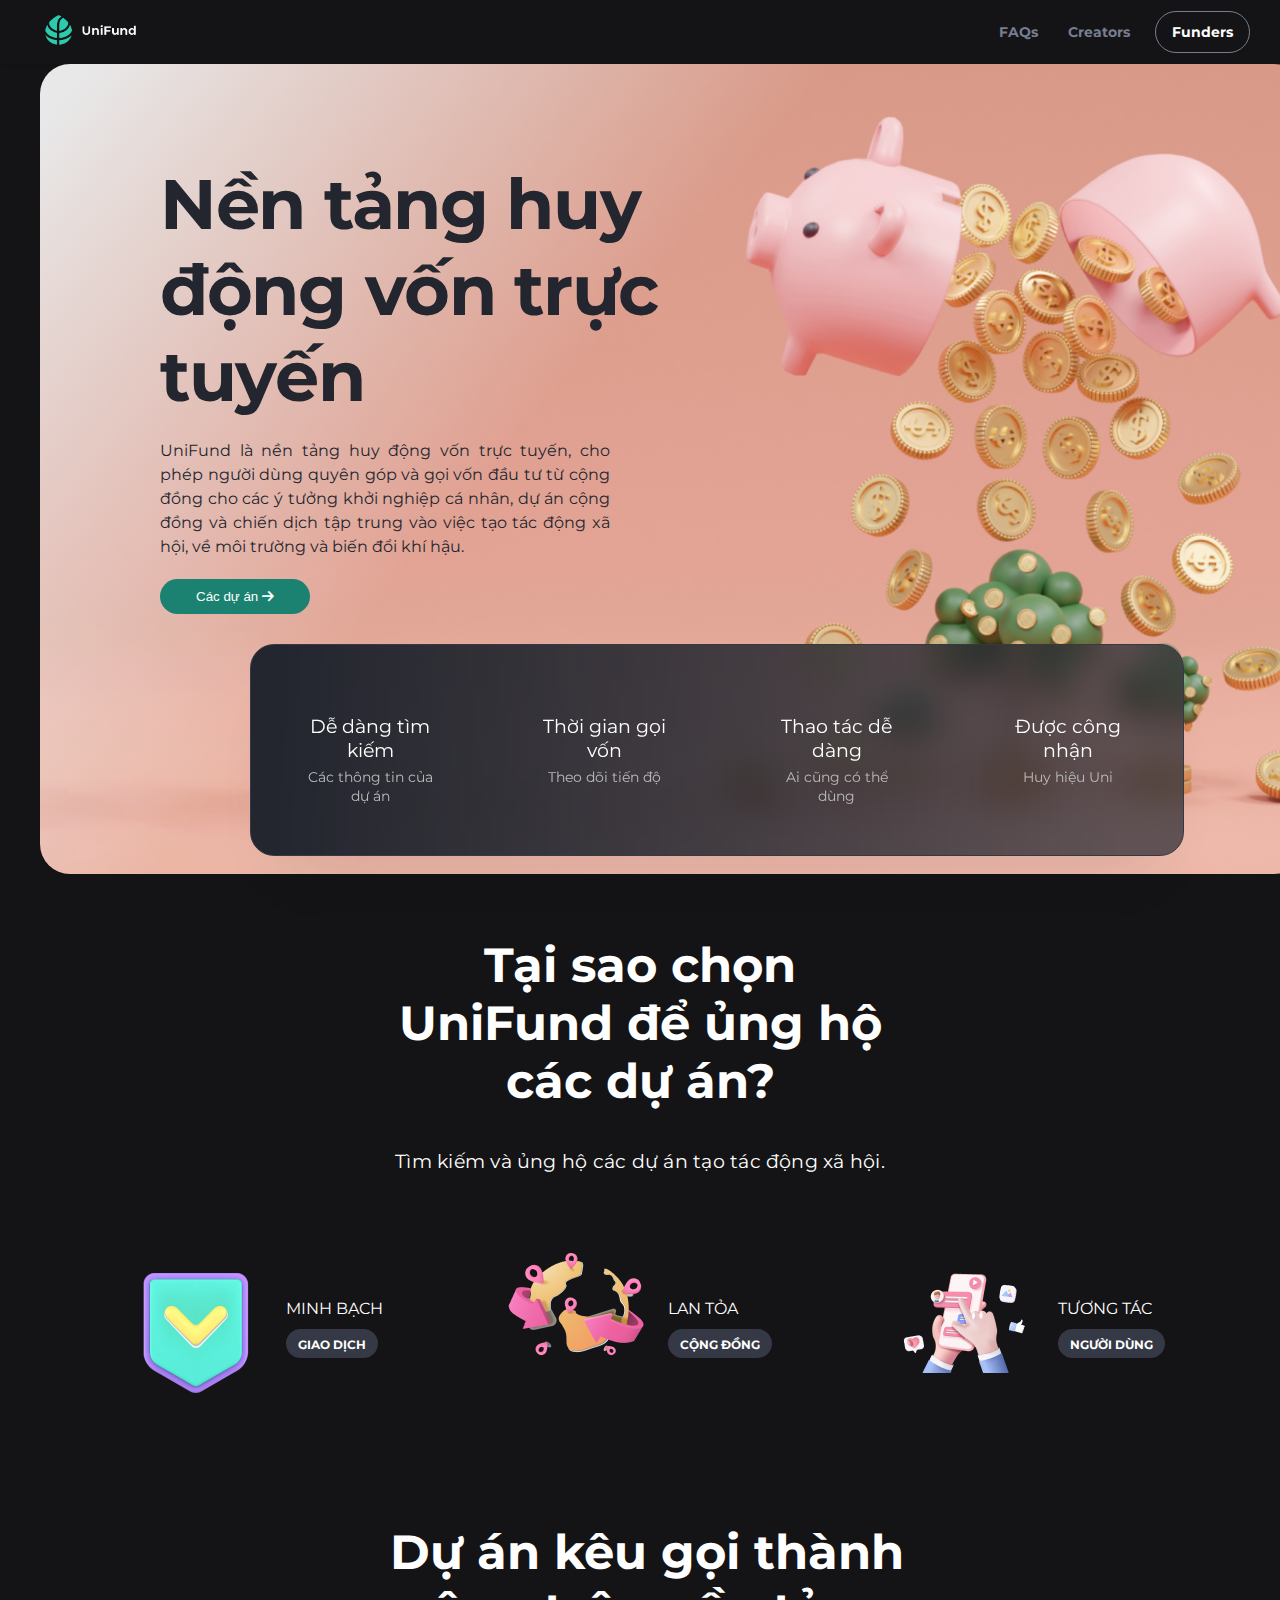
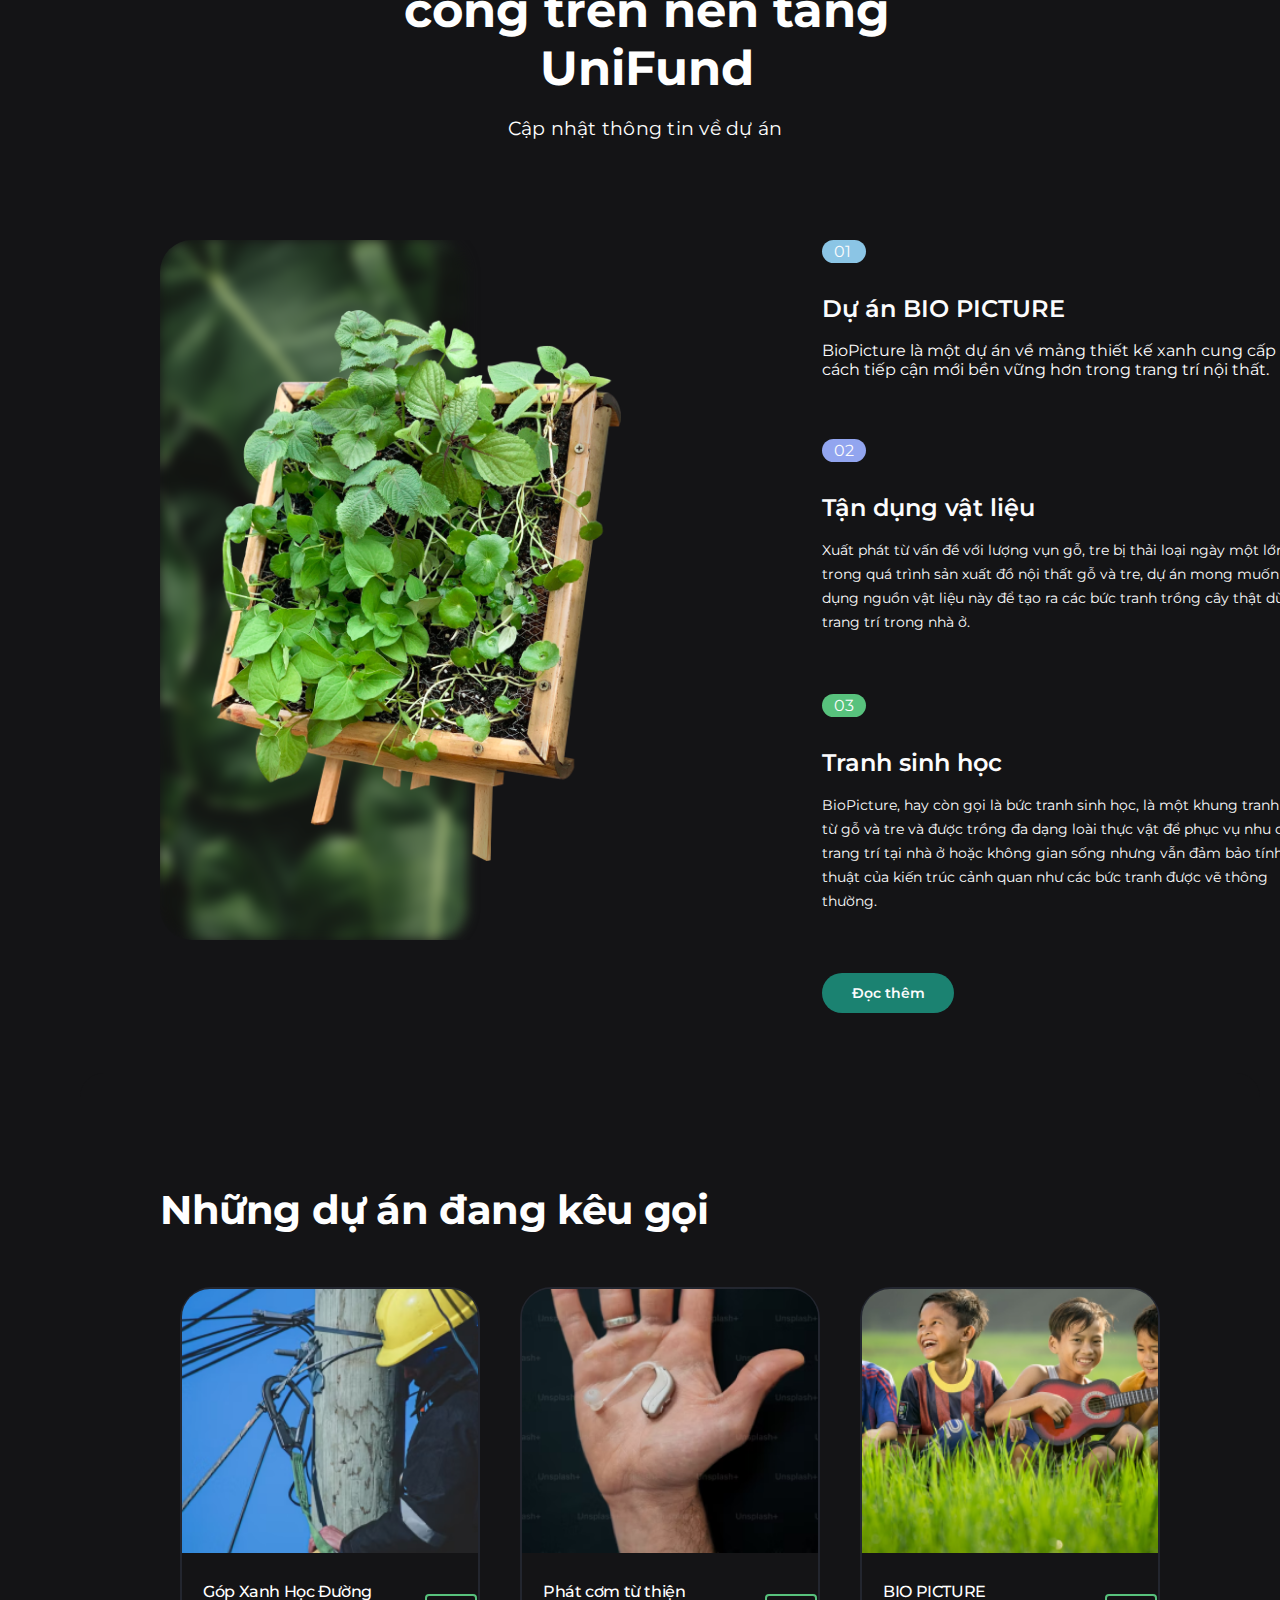
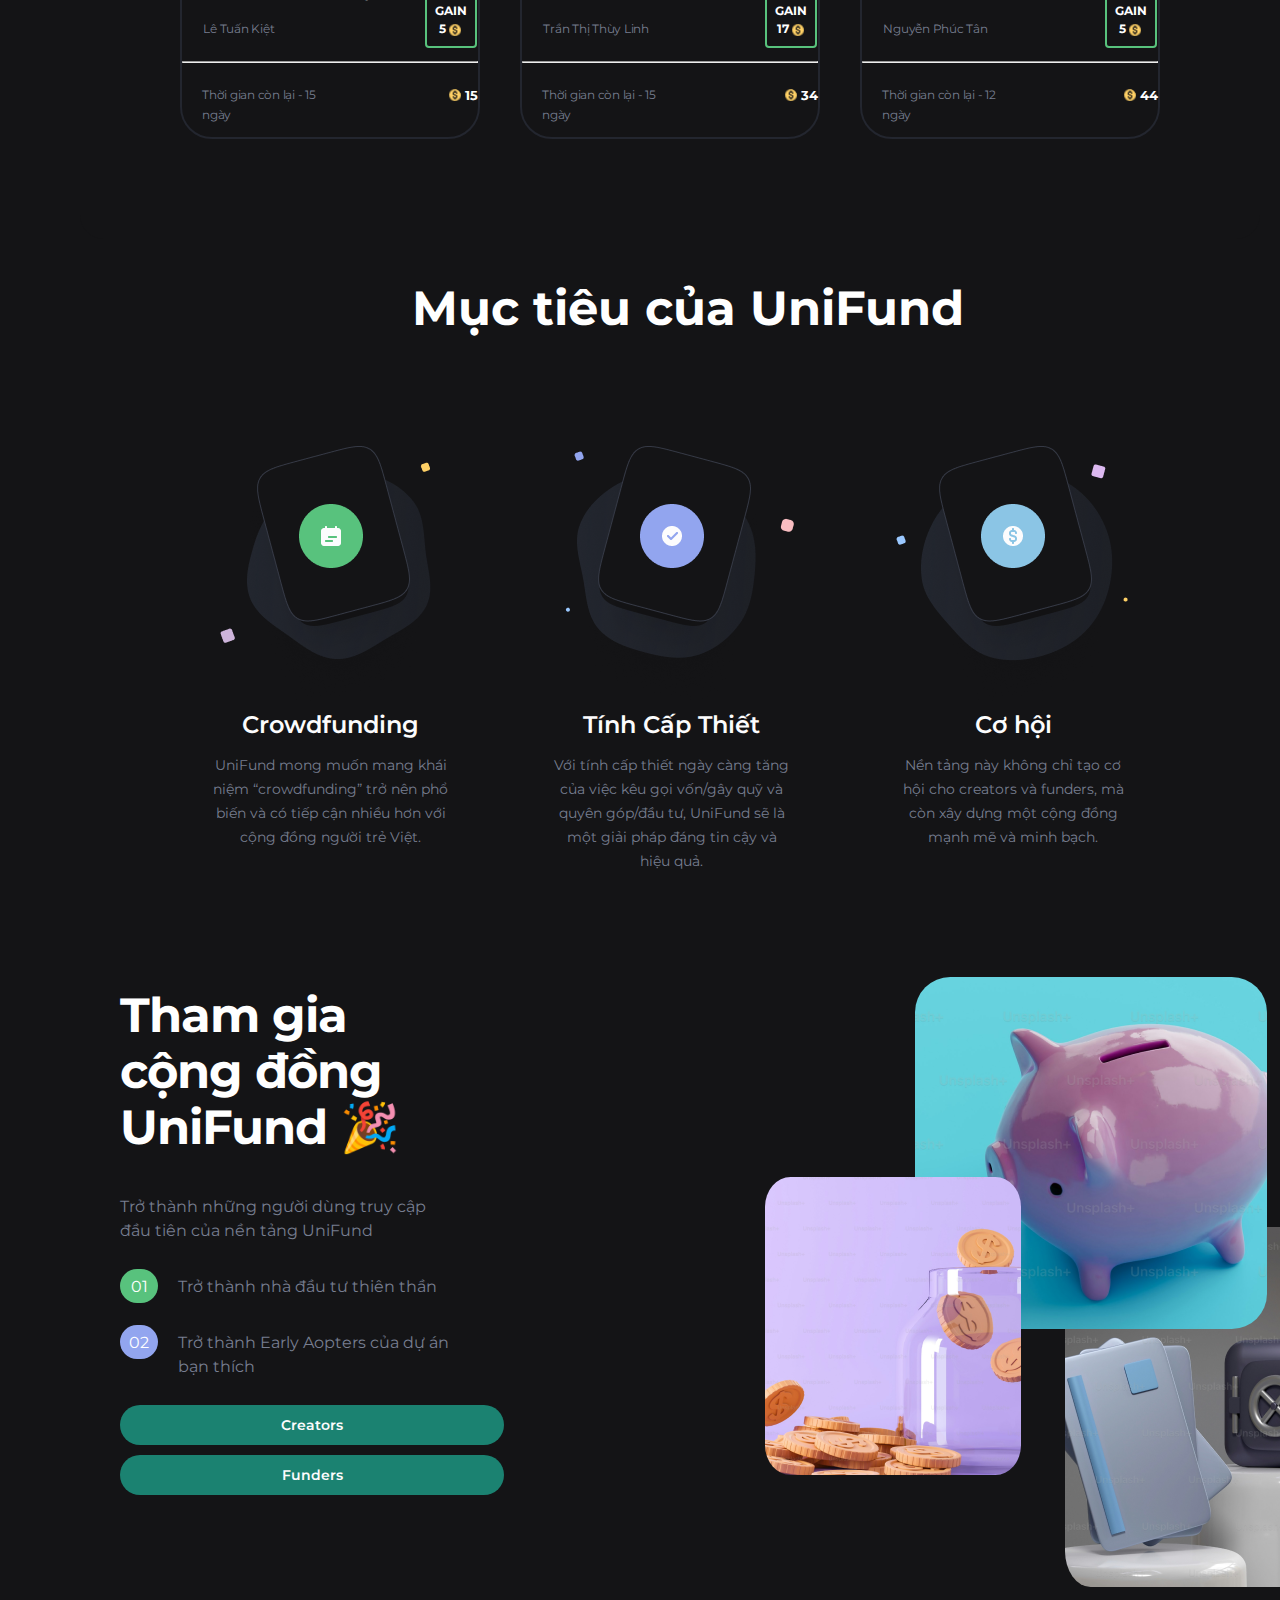
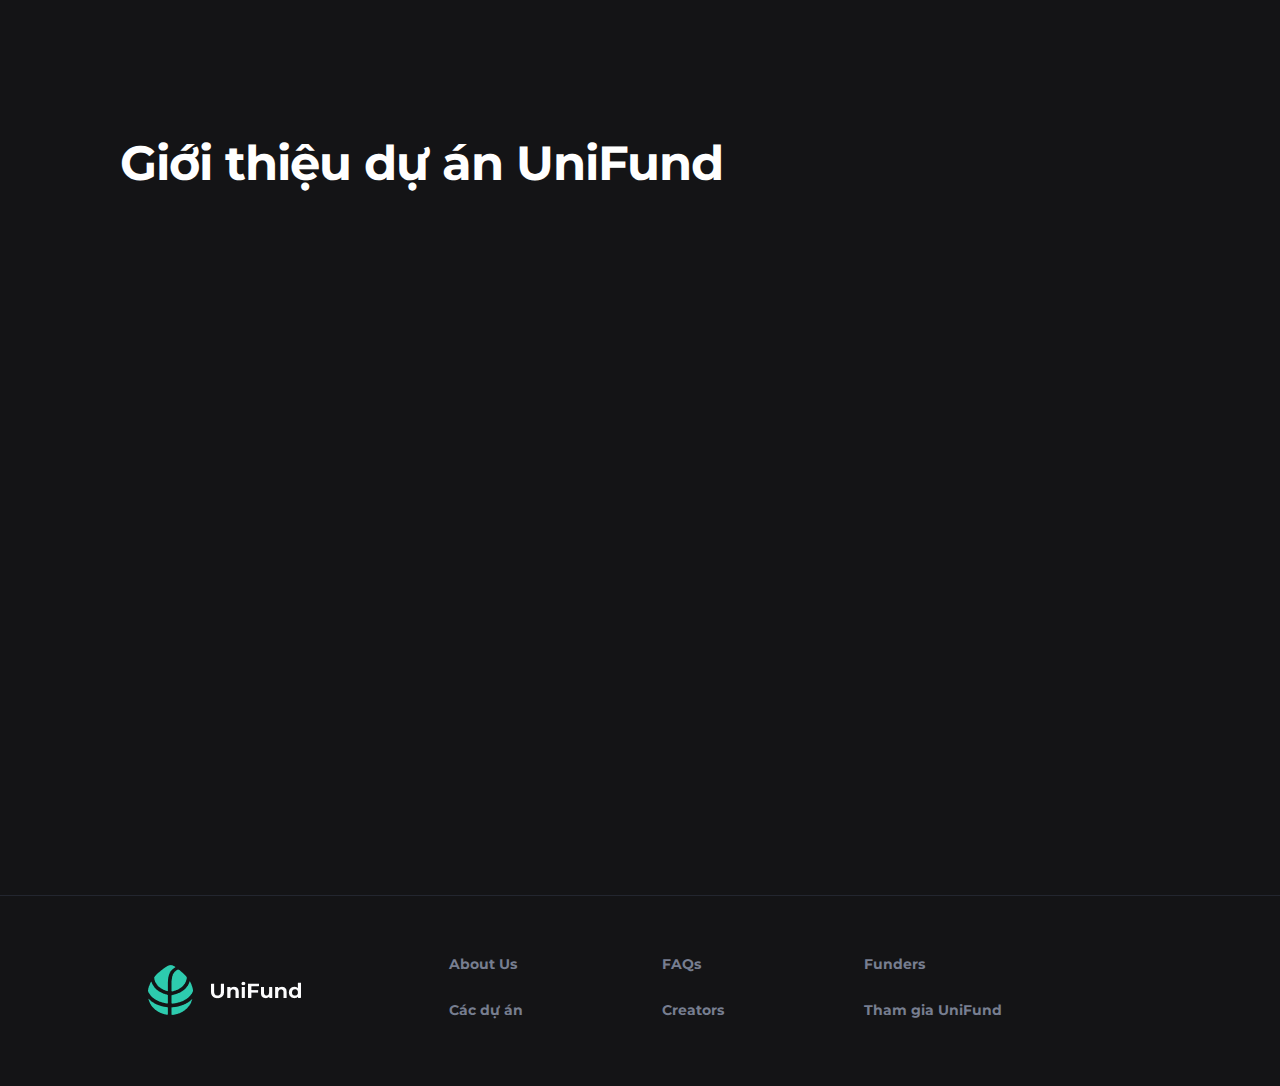
==== commit 61aecf99: "Update Home" ====
--- a/index.html
+++ b/index.html
@@ -121,7 +121,7 @@
 
                 </div>
 
-                <a href="" class="read-more">Đọc thêm</a>
+                <a href="detail.html" class="read-more">Đọc thêm</a>
             </div>
         </div>
     </section>
--- a/style.css
+++ b/style.css
@@ -928,7 +928,7 @@
 
   }
   .features {
-    width: 21%;
+    width: 16%;
     display: flex;
     margin-top: 530px;
     margin-left: 20px;
@@ -964,7 +964,7 @@
     flex-wrap: wrap;
     align-content: center;
     margin-top: 0;
-    margin-left: 30px;
+    margin-left: 42px;
   }
 
   .main-content .intro p,
--- a/header.css
+++ b/header.css
@@ -1,190 +1,180 @@
 .header {
+  display: flex;
+  justify-content: space-between;
+  align-items: center;
+  padding: 10px 20px;
+  background-color: #141416;
+  color: #fff;
+  box-shadow: 0 2px 4px rgba(0, 0, 0, 0.1);
+}
+
+.header .menu-icon {
+  display: none;
+  font-size: 30px;
+  cursor: pointer;
+  color: #fff;
+}
+
+.header .left,
+.header .right {
+  display: flex;
+  align-items: center;
+}
+
+.header .right a {
+  margin: 0 15px;
+  text-decoration: none;
+  color: var(--Neutrals-4, #777e90);
+  text-align: center;
+  font-family: Montserrat;
+  font-size: 14px;
+  font-style: normal;
+  font-weight: 700;
+  line-height: 16px;
+}
+
+.header .left .logo {
+  height: 40px;
+  margin-left: 20px;
+  cursor: pointer;
+}
+
+.header .left nav a {
+  margin: 0 15px;
+  text-decoration: none;
+  color: #fff;
+}
+
+.header .right .funders-btn {
+  color: #fff;
+  margin: 0 10px;
+  padding: 5px 15px;
+  display: flex;
+  padding: 12px 16px;
+  justify-content: center;
+  align-items: center;
+  gap: 12px;
+  background-color: #141416;
+  border-radius: 90px;
+  border: 1px solid var(--Neutrals-4, #777e90);
+  cursor: pointer;
+}
+
+.header .right .icon,
+.header .right .avatar {
+  margin-left: 10px;
+}
+
+.header .right .icon {
+  width: 24px;
+  height: 24px;
+}
+
+.header .right .avatar {
+  width: 40px;
+  height: 40px;
+  border-radius: 50%;
+}
+
+@media (max-width: 480px) {
+  .header {
+    margin-top: 20px;
+    margin-left: 10px;
+    width: 80%;
+  }
+
+  .header .left .menu-icon {
+    margin-left: 300px;
+    padding: 0;
+    display: flex;
+  }
+
+  .header .right {
+    display: none;
+  }
+
+  .header .menu-icon {
+    display: block;
+  }
+  .header .left .menu-icon {
+    margin-left: 280px;
+    padding: 0;
+    display: flex;
+  }
+
+  .header .right {
+    display: none;
+  }
+
+  .menu-icon {
+    display: block;
+  }
+  .header .left .logo {
+    margin-left: 10px;
+  }
+
+  .header {
+    margin-top: 20px;
+    margin-left: 0px;
+    width: 90%;
     display: flex;
     justify-content: space-between;
     align-items: center;
-    padding: 10px 20px;
-    background-color: #141416;
+    padding: 10px 16px;
+    padding-left: 0;
+  }
+
+  .logo {
+    height: 40px;
+  }
+
+  .menu-icon {
+    display: none;
+    cursor: pointer;
+    font-size: 24px;
+  }
+
+  .right {
+    display: flex;
+    gap: 15px;
+  }
+
+  .right a {
     color: #fff;
-    box-shadow: 0 2px 4px rgba(0, 0, 0, 0.1);
-  }
-  .header .menu-icon {
-    display: none;
-    font-size: 30px;
-    cursor: pointer;
-    color: #fff;
-  }
-  
-  .header .left,
-  .header .right {
-    display: flex;
-    align-items: center;
-  }
-  
-  .header .right a {
-    margin: 0 15px;
-    text-decoration: none;
-    color: var(--Neutrals-4, #777e90);
-    text-align: center;
-    /* Button 2 */
-    font-family: Montserrat;
-    font-size: 14px;
-    font-style: normal;
-    font-weight: 700;
-    line-height: 16px; /* 114.286% */
-  }
-  
-  .header .left .logo {
-    height: 40px;
-    margin-left: 30px;
-    cursor: pointer;
-    
-  }
-  
-  .header .left nav a {
-    margin: 0 15px;
     text-decoration: none;
     color: #fff;
   }
-  
-  .header .right .funders-btn {
-    color: #fff;
-    margin: 0 10px;
-    padding: 5px 15px;
+
+  .right a:hover {
+    text-decoration: underline;
+  }
+
+  .menu-icon {
+    display: block;
+  }
+
+  .right {
+    display: none;
+    flex-direction: column;
+    background-color: #1c1a1a;
+    position: absolute;
+    top: 60px;
+    right: 20px;
+    width: 200px;
+    padding: 10px;
+    border-radius: 5px;
+    z-index: 9999; /* Ensure menu is on top */
+  }
+
+  .header .right a {
+    padding: 10px;
+  }
+
+  .right a:last-child {
+    border-bottom: none;
+  }
+
+  .right.show {
     display: flex;
-    padding: 12px 16px;
-    justify-content: center;
-    align-items: center;
-    gap: 12px;
-    background-color: #141416;
-    border-radius: 90px;
-  border: 1px solid var(--Neutrals-4, #777E90);
-  cursor: pointer;
-  
   }
-  
-  .header .right .icon,
-  .header .right .avatar {
-    margin-left: 10px;
-  }
-  
-  .header .right .icon {
-    width: 24px;
-    height: 24px;
-  }
-  
-  .header .right .avatar {
-    width: 40px;
-    height: 40px;
-    border-radius: 50%;
-  }
-  
-
-@media (max-width: 480px) {
-
-    .header  {
-        margin-top: 20px;
-        margin-left: 10px;
-        width: 90%;
-        padding: 0;
-      }
-      
-    
-      .header .left .menu-icon{
-        margin-left: 300px;
-        padding: 0;
-        display: flex;
-      }
-    
-      .header .right{
-        display: none;
-      }
-
-    .header .menu-icon {
-        display: block;
-      }
-    .header .left .menu-icon{
-      margin-left: 280px;
-      padding: 0;
-      display: flex;
-    }
-  
-    .header .right{
-      display: none;
-    }
-
-    .menu-icon {
-        display: block;
-    }
-    .header .left .logo {
-        margin-left: 10px;
-      }
-    
-    .header {
-        margin-top: 20px;
-      margin-left: 10px;
-      width: 90%;
-      padding: 0;
-      display: flex;
-      justify-content: space-between;
-      align-items: center;
-      padding: 10px  16px;
-     
-    }
-    
-    .logo {
-      height: 40px;
-    }
-    
-    .menu-icon {
-      display: none;
-      cursor: pointer;
-      font-size: 24px;
-    }
-    
-    .right {
-      display: flex;
-      gap: 15px;
-    }
-    
-    .right a {
-      color: #fff;
-      text-decoration: none;
-      color: #fff;
-    }
-    
-    .right a:hover {
-      text-decoration: underline;
-    }
-    
-    .menu-icon {
-      display: block;
-    }
-    
-    .right {
-      display: none;
-      flex-direction: column;
-      background-color: #1c1a1a;
-      position: absolute;
-      top: 60px;
-      right: 20px;
-      width: 200px;
-      padding: 10px;
-      border-radius: 5px;
-      z-index: 9999; /* Ensure menu is on top */
-    }
-    
-    .header .right a {
-      padding: 10px;
-    }
-    
-    
-    
-    .right a:last-child {
-      border-bottom: none;
-    }
-    
-    
-    .right.show {
-    display: flex;
-    }
-}+}
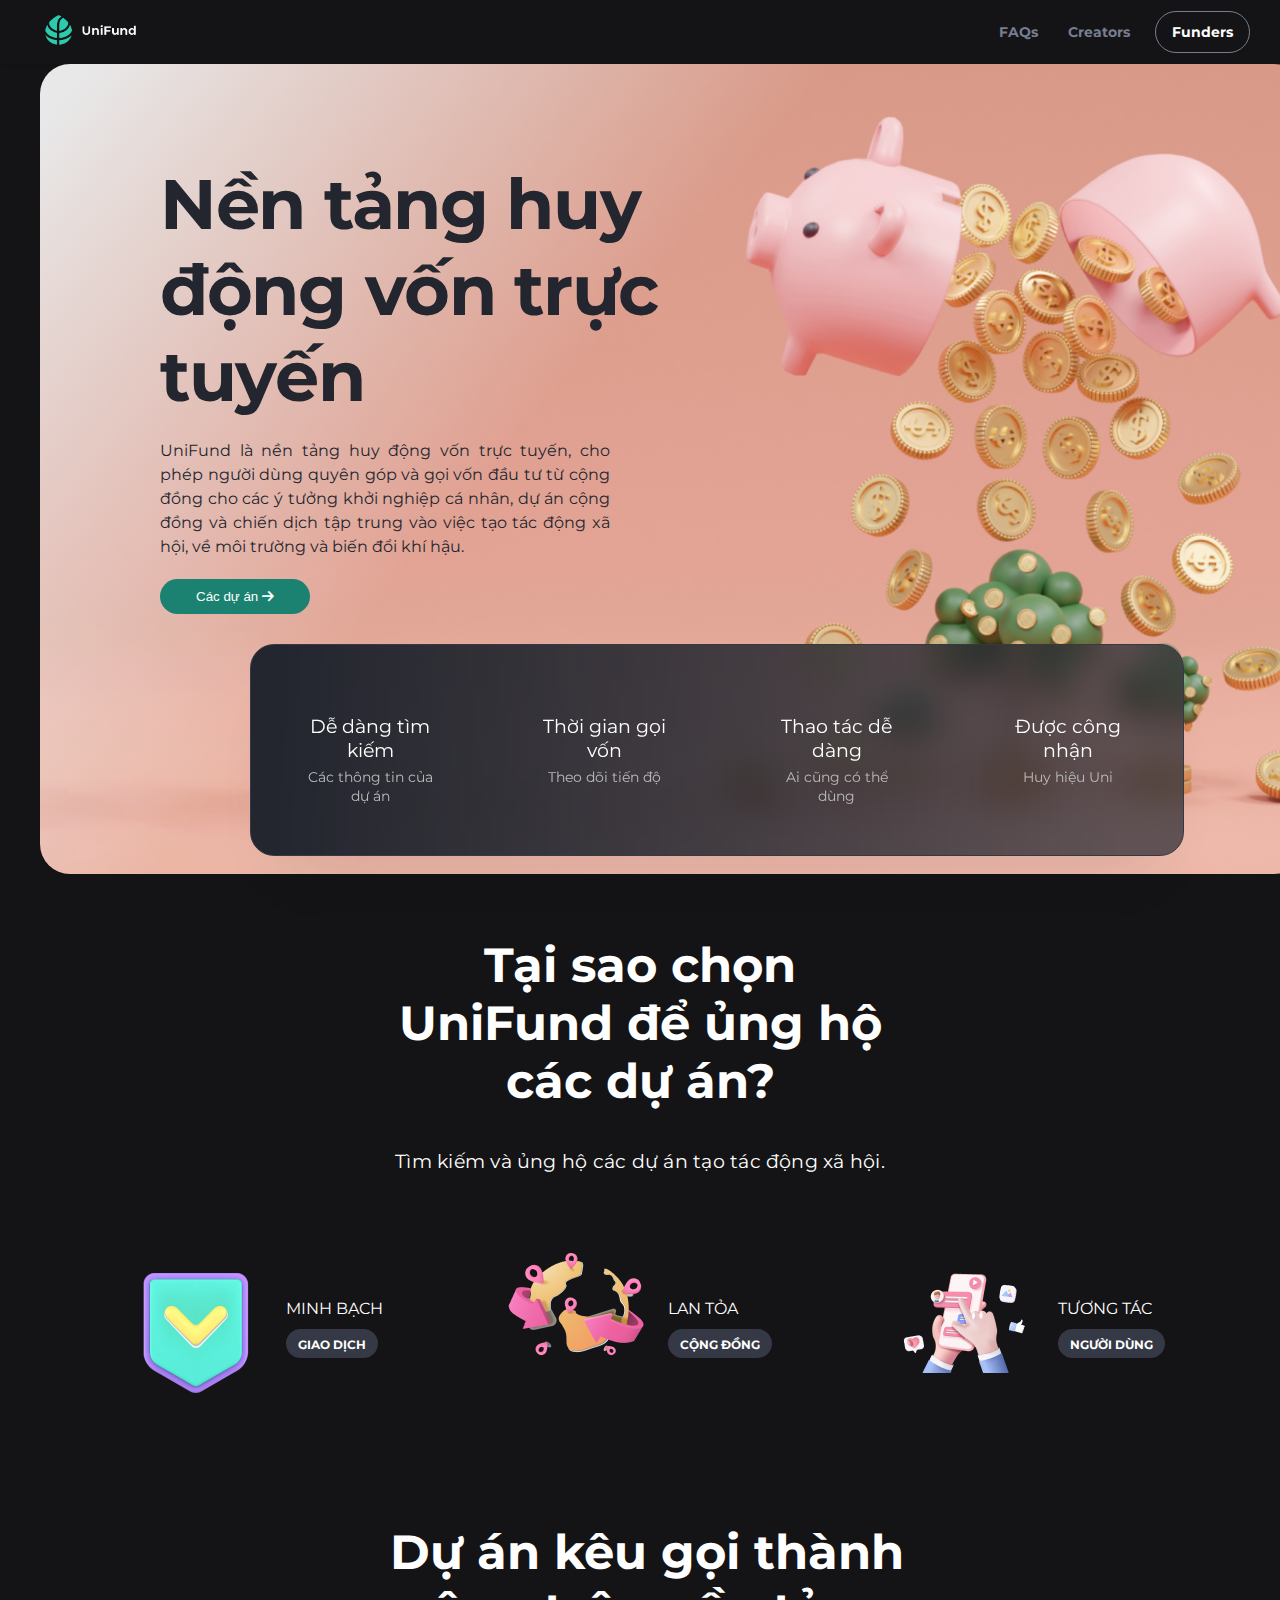
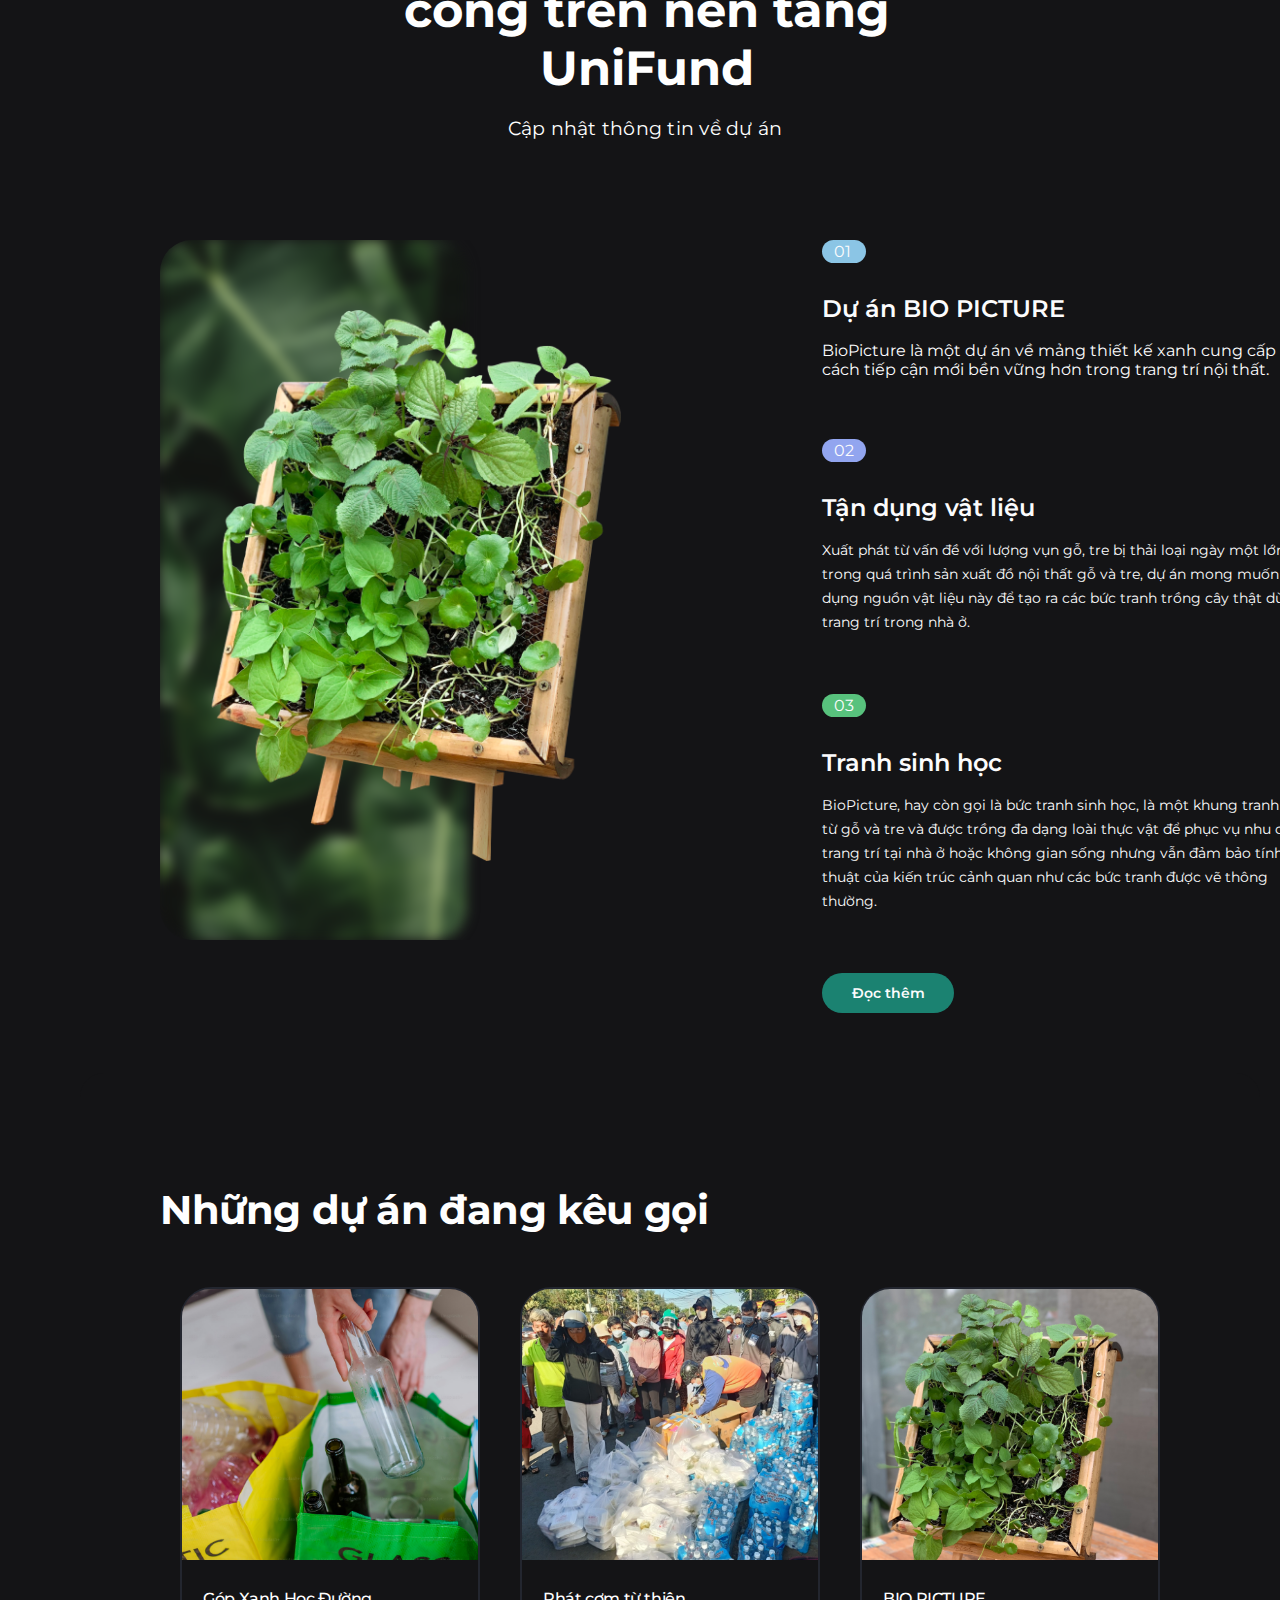
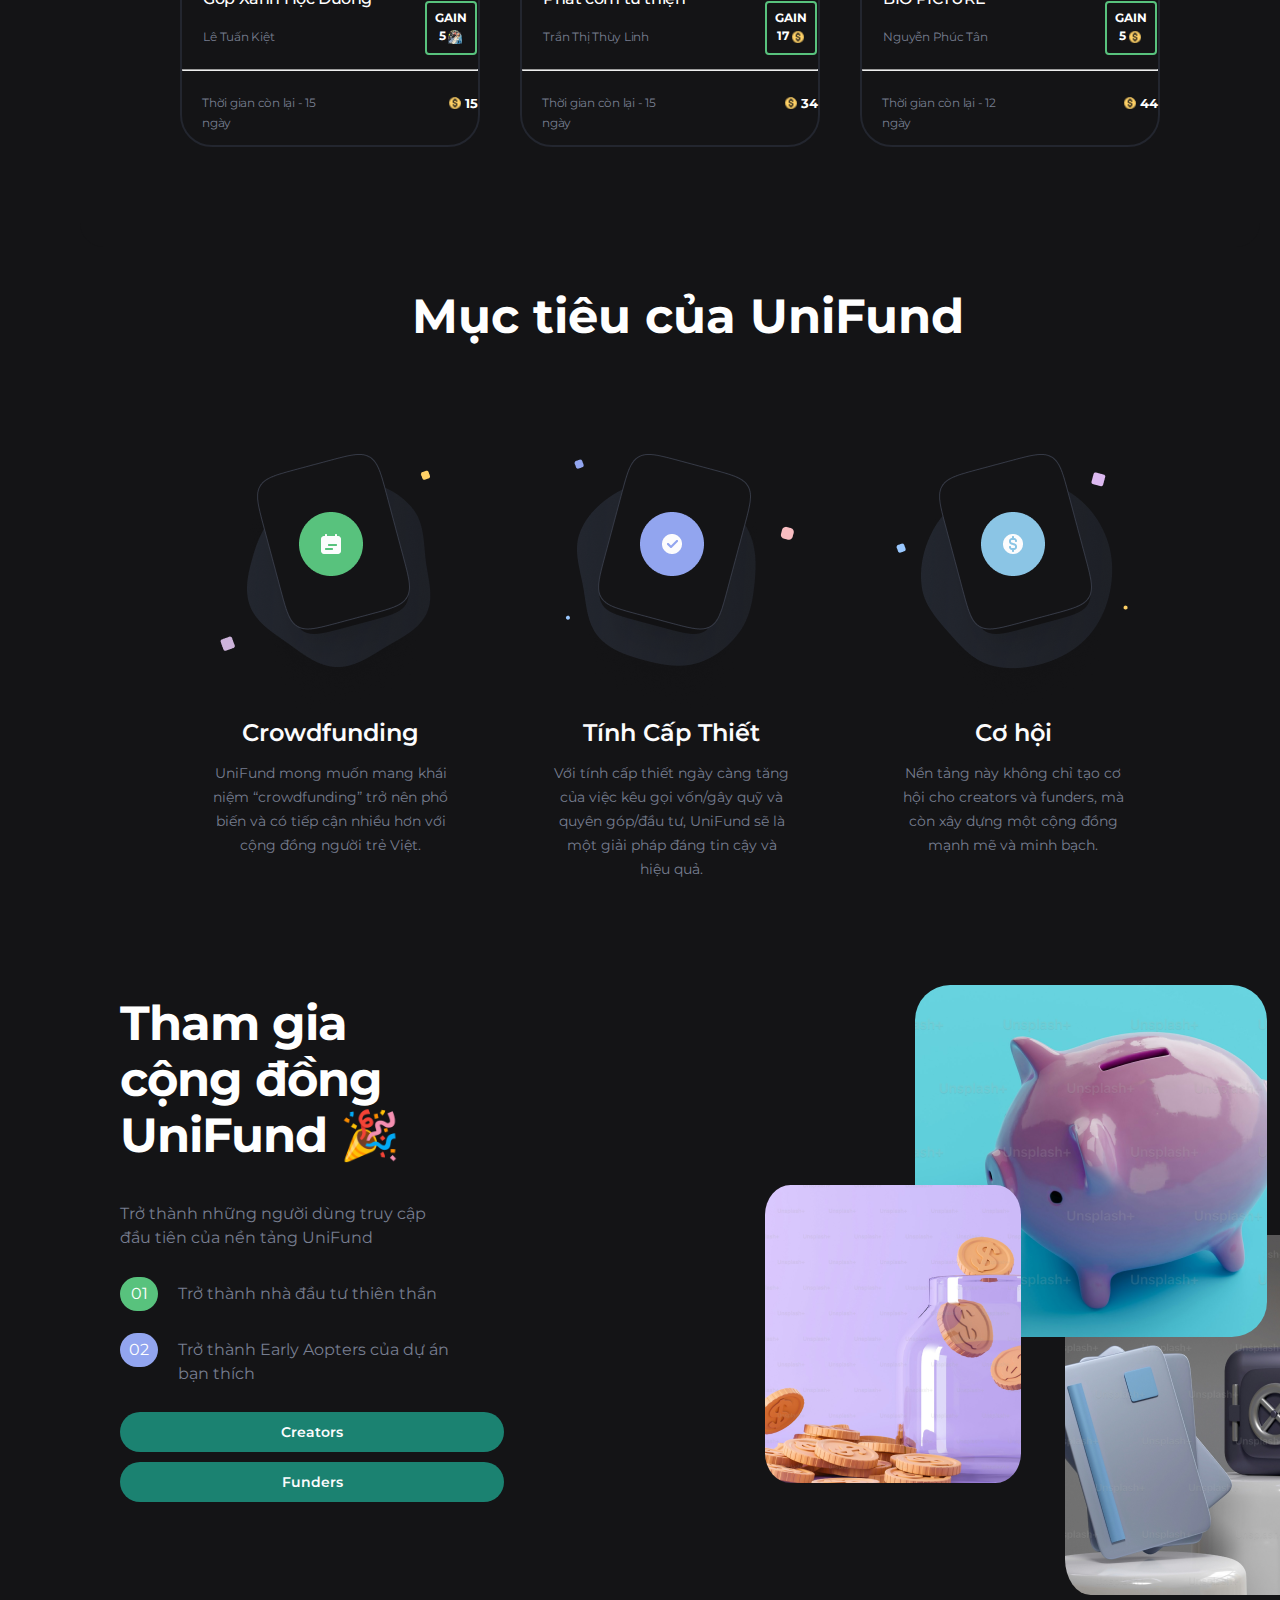
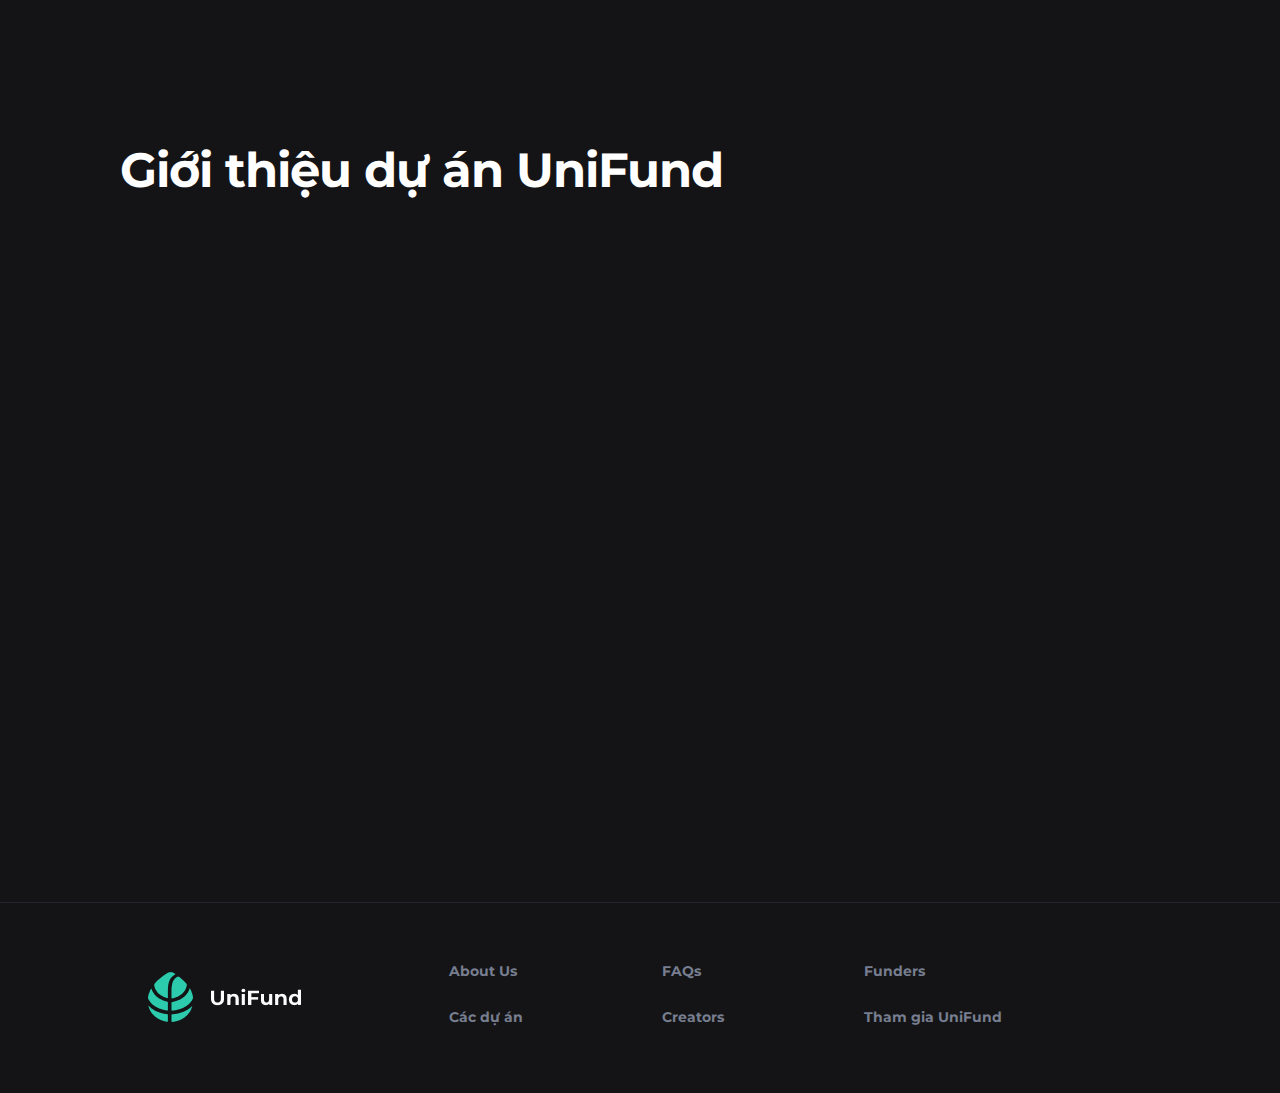
==== commit b6962e16: "Update Home" ====
--- a/index.html
+++ b/index.html
@@ -131,11 +131,65 @@
             <h2>Những dự án đang kêu gọi</h2>
             <div class="funders">
                 <div class="funder">
-                    <img src="project8.png" alt="Funder 1">
+                    <a href="">
+                        <img src="primary img.png" alt="Funder 1">
+                    </a>
                     <div class="info">
                         <div class="content">
                             <h2>Góp Xanh Học Đường</h2>
                             <h3>Lê Tuấn Kiệt</h3>
+                        </div>
+                        <div class="coin">
+                            <h4>GAIN</h4>
+                            <div class="seed-coin">
+                                <h4 class="gain">5</h4>
+                                <img src="primary1.png" alt="">
+                            </div>
+                        </div>
+                    </div>
+                    <hr>
+                    <div class="time-raise-fund">
+                        <h3>Thời gian còn lại - 15 ngày</h3>
+                        <div class="raise-funder-seed-coin">
+                            <img src="Filled.png" alt="">
+                            <h5>15</h5>
+                        </div>
+                    </div>
+                </div>
+                <div class="funder">
+                    <a href="">
+                        <img src="primary1.png" alt="Funder 1">
+                    </a>
+                    <div class="info">
+                        <div class="content">
+                            <h2>Phát cơm từ thiện</h2>
+                            <h3>Trần Thị Thùy Linh</h3>
+                        </div>
+                        <div class="coin">
+                            <h4>GAIN</h4>
+                            <div class="seed-coin">
+                                <h4 class="gain">17</h4>
+                                <img src="Filled.png" alt="">
+                            </div>
+                        </div>
+                    </div>
+                    <hr>
+                    <div class="time-raise-fund">
+                        <h3>Thời gian còn lại - 15 ngày</h3>
+                        <div class="raise-funder-seed-coin">
+                            <img src="Filled.png" alt="">
+                            <h5>34</h5>
+                        </div>
+                    </div>
+                </div>
+                <div class="funder">
+                    <a href="">
+                        <img src="primary2.png" alt="Funder 1">
+                    </a>
+                    <div class="info">
+                        <div class="content">
+                            <h2>BIO PICTURE</h2>
+                            <h3>Nguyễn Phúc Tân</h3>
                         </div>
                         <div class="coin">
                             <h4>GAIN</h4>
@@ -147,56 +201,6 @@
                     </div>
                     <hr>
                     <div class="time-raise-fund">
-                        <h3>Thời gian còn lại - 15 ngày</h3>
-                        <div class="raise-funder-seed-coin">
-                            <img src="Filled.png" alt="">
-                            <h5>15</h5>
-                        </div>
-                    </div>
-                </div>
-                <div class="funder">
-
-                    <img src="project7.png" alt="Funder 1">
-                    <div class="info">
-                        <div class="content">
-                            <h2>Phát cơm từ thiện</h2>
-                            <h3>Trần Thị Thùy Linh</h3>
-                        </div>
-                        <div class="coin">
-                            <h4>GAIN</h4>
-                            <div class="seed-coin">
-                                <h4 class="gain">17</h4>
-                                <img src="Filled.png" alt="">
-                            </div>
-                        </div>
-                    </div>
-                    <hr>
-                    <div class="time-raise-fund">
-                        <h3>Thời gian còn lại - 15 ngày</h3>
-                        <div class="raise-funder-seed-coin">
-                            <img src="Filled.png" alt="">
-                            <h5>34</h5>
-                        </div>
-                    </div>
-                </div>
-                <div class="funder">
-
-                    <img src="project6.png" alt="Funder 1">
-                    <div class="info">
-                        <div class="content">
-                            <h2>BIO PICTURE</h2>
-                            <h3>Nguyễn Phúc Tân</h3>
-                        </div>
-                        <div class="coin">
-                            <h4>GAIN</h4>
-                            <div class="seed-coin">
-                                <h4 class="gain">5</h4>
-                                <img src="Filled.png" alt="">
-                            </div>
-                        </div>
-                    </div>
-                    <hr>
-                    <div class="time-raise-fund">
                         <h3>Thời gian còn lại - 12 ngày</h3>
                         <div class="raise-funder-seed-coin">
                             <img src="Filled.png" alt="">
@@ -214,17 +218,20 @@
             <div class="goal">
                 <img src="iconbox.png" alt="">
                 <div>Crowdfunding</div>
-                <p>UniFund mong muốn mang khái niệm “crowdfunding” trở nên phổ biến và có tiếp cận nhiều hơn với cộng đồng người trẻ Việt.</p>
+                <p>UniFund mong muốn mang khái niệm “crowdfunding” trở nên phổ biến và có tiếp cận nhiều hơn với cộng
+                    đồng người trẻ Việt.</p>
             </div>
             <div class="goal">
                 <img src="iconbox2.png" alt="">
                 <div>Tính Cấp Thiết</div>
-                <p>Với tính cấp thiết ngày càng tăng của việc kêu gọi vốn/gây quỹ và quyên góp/đầu tư, UniFund sẽ là một giải pháp đáng tin cậy và hiệu quả.</p>
+                <p>Với tính cấp thiết ngày càng tăng của việc kêu gọi vốn/gây quỹ và quyên góp/đầu tư, UniFund sẽ là một
+                    giải pháp đáng tin cậy và hiệu quả.</p>
             </div>
             <div class="goal">
                 <img src="iconbox3.png" alt="">
                 <div>Cơ hội</div>
-                <p>Nền tảng này không chỉ tạo cơ hội cho creators và funders, mà còn xây dựng một cộng đồng mạnh mẽ và minh bạch.</p>
+                <p>Nền tảng này không chỉ tạo cơ hội cho creators và funders, mà còn xây dựng một cộng đồng mạnh mẽ và
+                    minh bạch.</p>
             </div>
         </div>
     </section>
@@ -258,8 +265,9 @@
 
     <section class="introduce" style="margin-top: 100px">
         <h2>Giới thiệu dự án UniFund</h2>
-        <iframe width="1460px" height="600" style="margin-left: 40px;" src="https://www.youtube.com/embed/Fst_YZ2tvDM?si=vJyNp8CmR0cMZwF5"
-            title="YouTube video player" frameborder="0"
+        <iframe width="1460px" height="600" style="margin-left: 40px;"
+            src="https://www.youtube.com/embed/Fst_YZ2tvDM?si=vJyNp8CmR0cMZwF5" title="YouTube video player"
+            frameborder="0"
             allow="accelerometer; autoplay; clipboard-write; encrypted-media; gyroscope; picture-in-picture; web-share"
             referrerpolicy="strict-origin-when-cross-origin" allowfullscreen></iframe>
 
@@ -293,4 +301,5 @@
         menu.classList.toggle('show');
     }
 </script>
+
 </html>--- a/header.css
+++ b/header.css
@@ -80,6 +80,7 @@
   .header {
     margin-top: 20px;
     margin-left: 10px;
+    margin-bottom: 10px;
     width: 80%;
   }
 
@@ -97,7 +98,7 @@
     display: block;
   }
   .header .left .menu-icon {
-    margin-left: 280px;
+    margin-left: 250px;
     padding: 0;
     display: flex;
   }
@@ -115,7 +116,7 @@
 
   .header {
     margin-top: 20px;
-    margin-left: 0px;
+    margin-left: 15px;
     width: 90%;
     display: flex;
     justify-content: space-between;
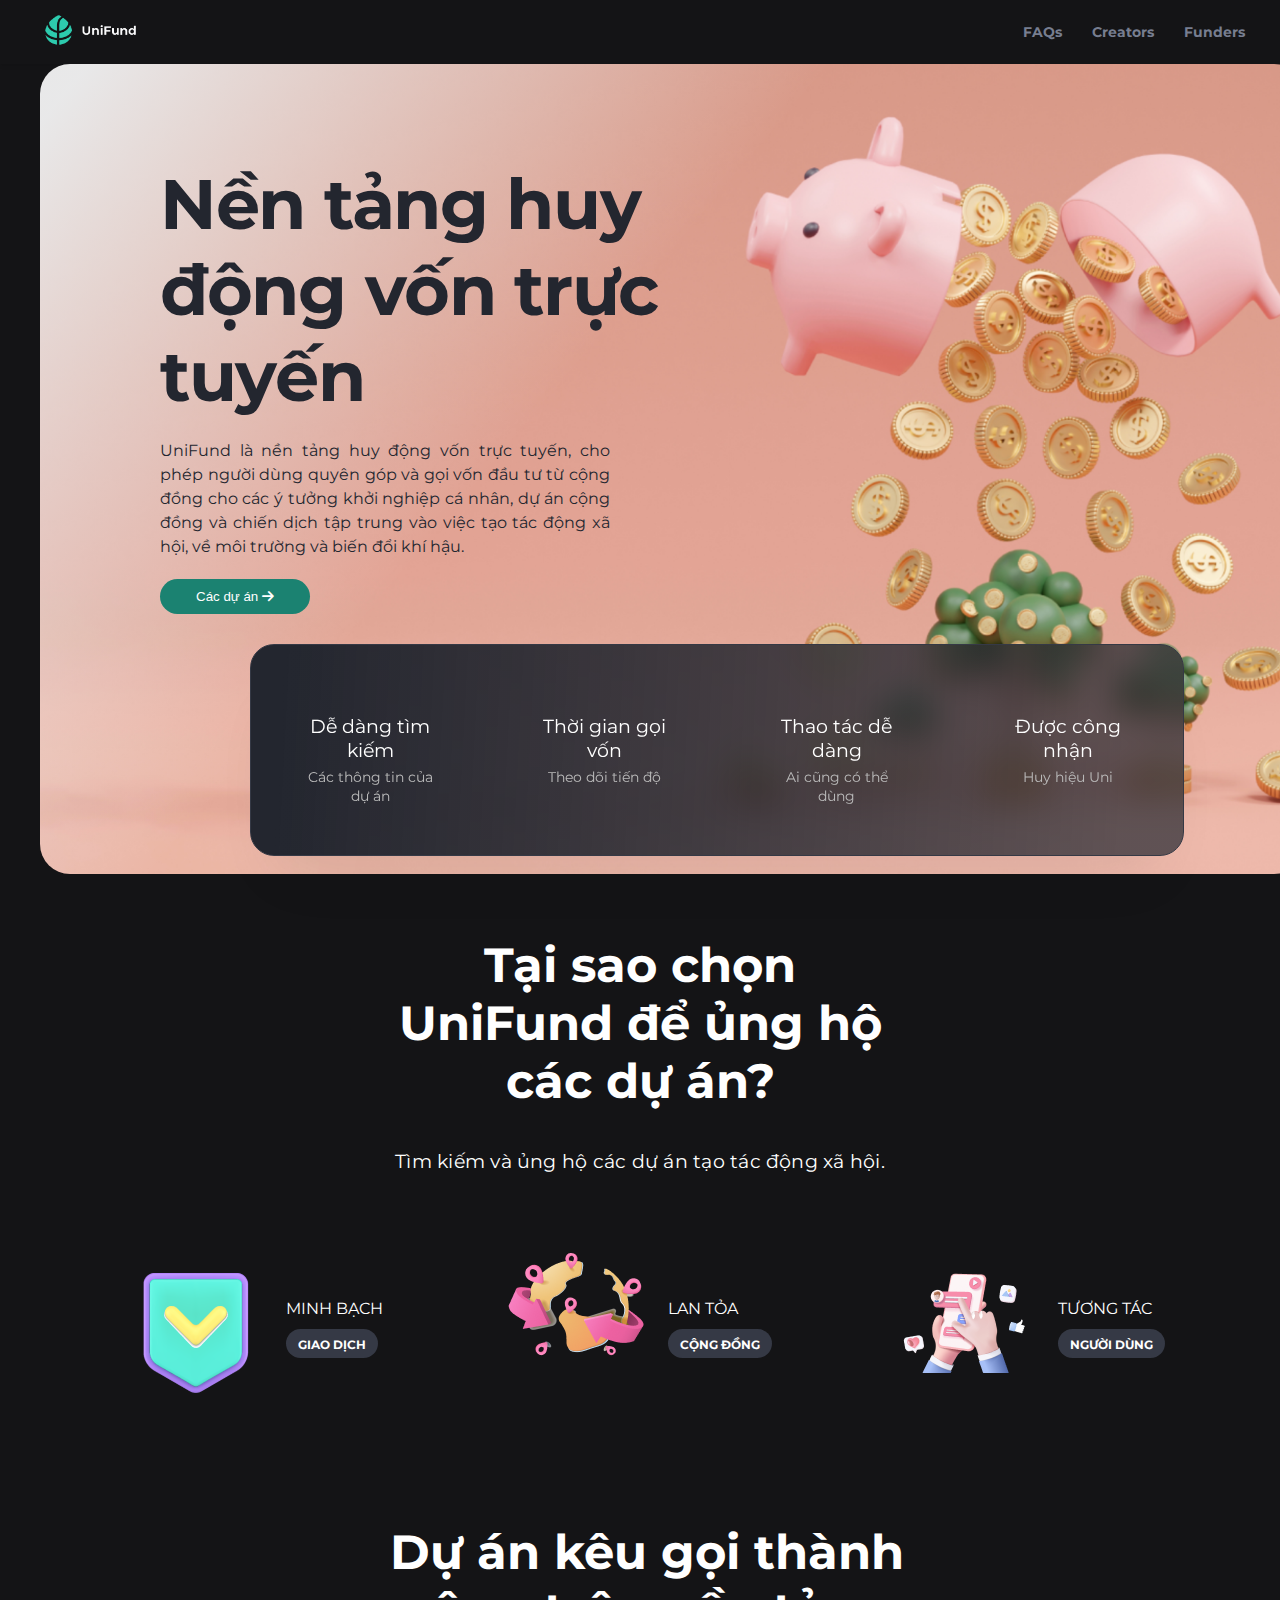
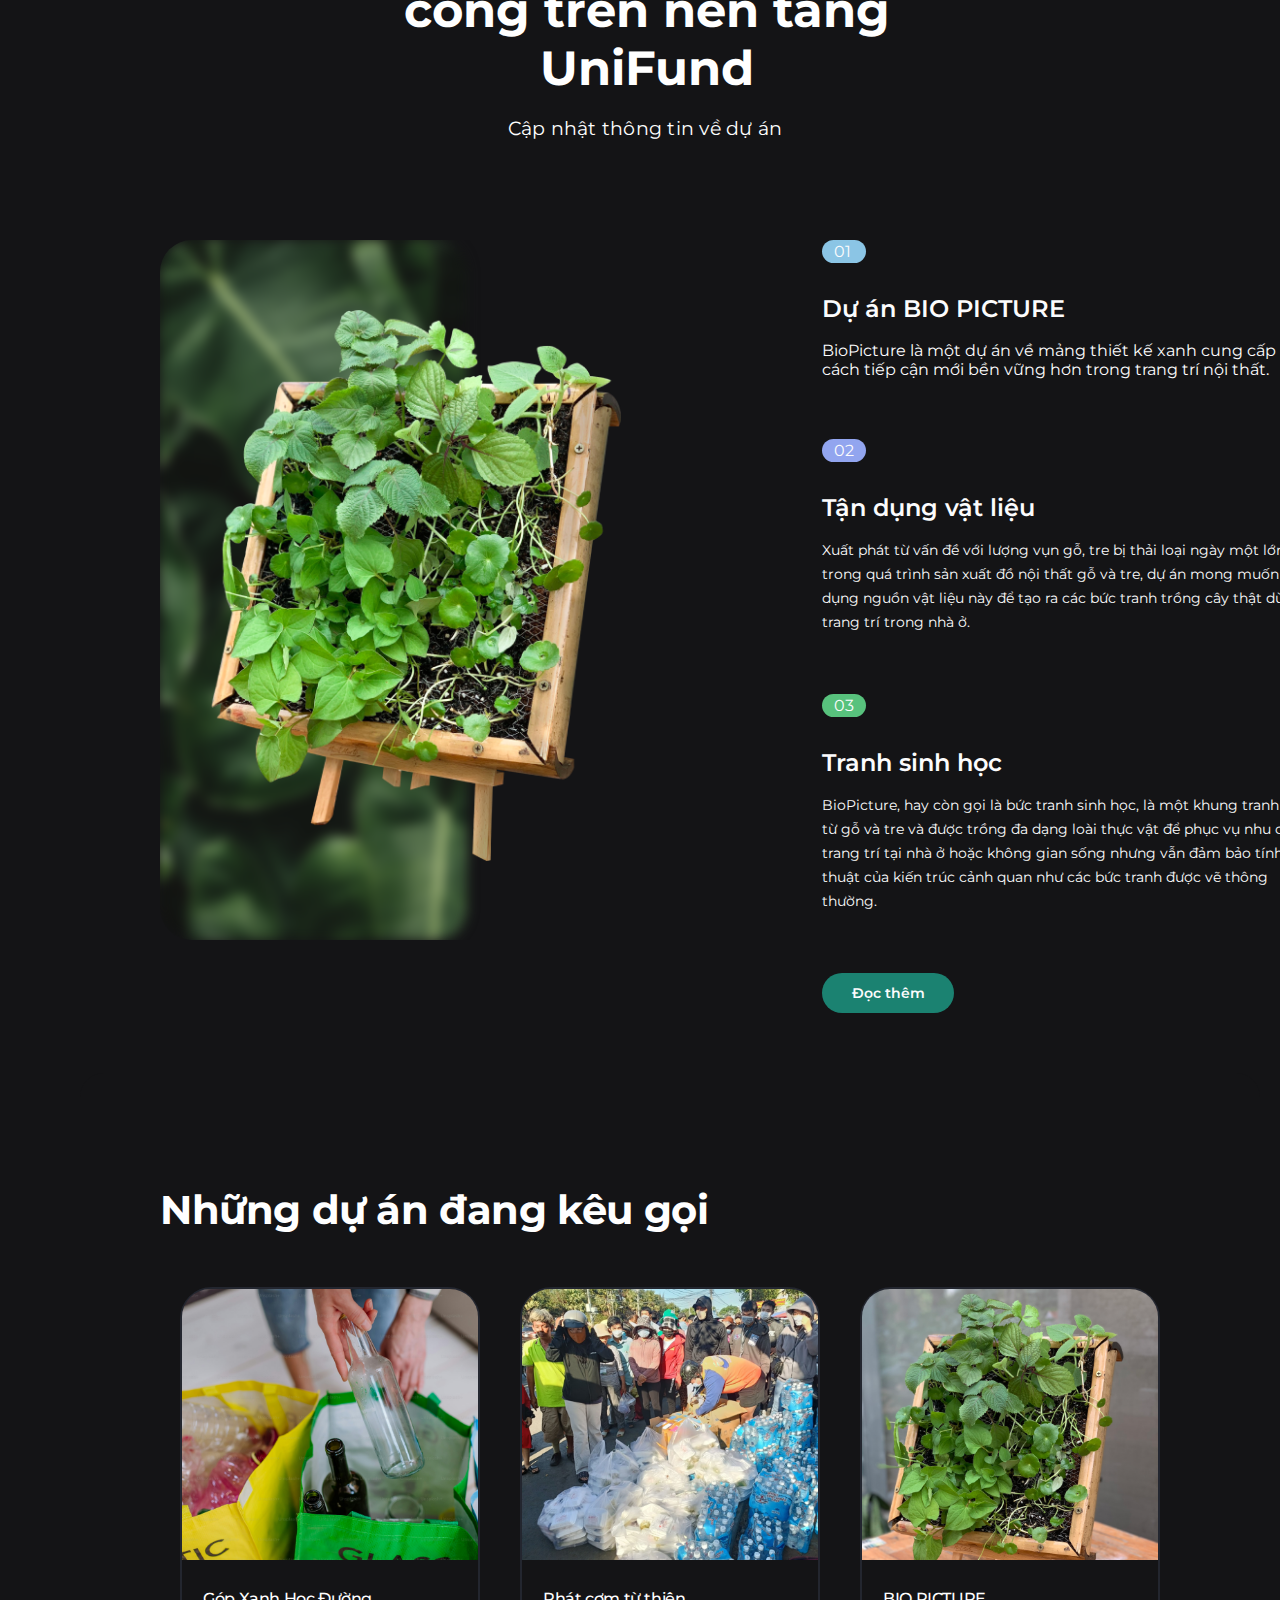
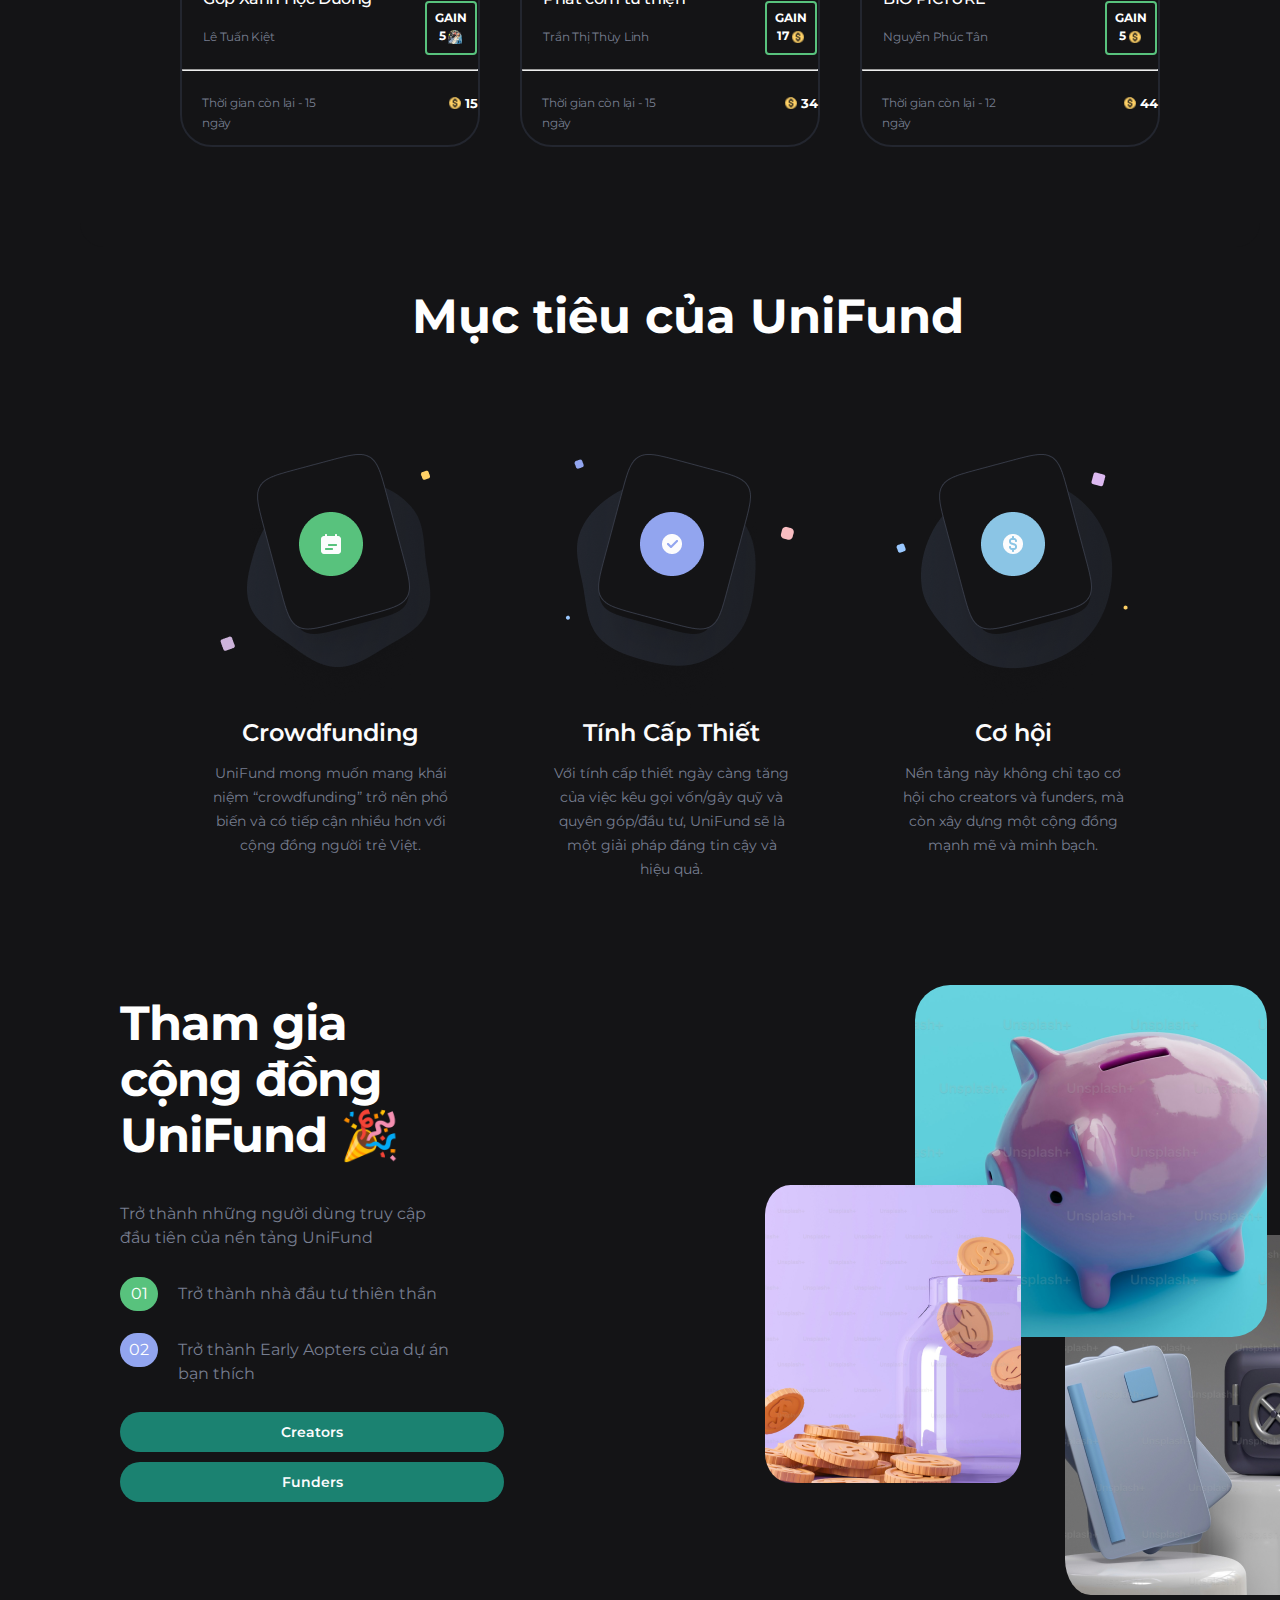
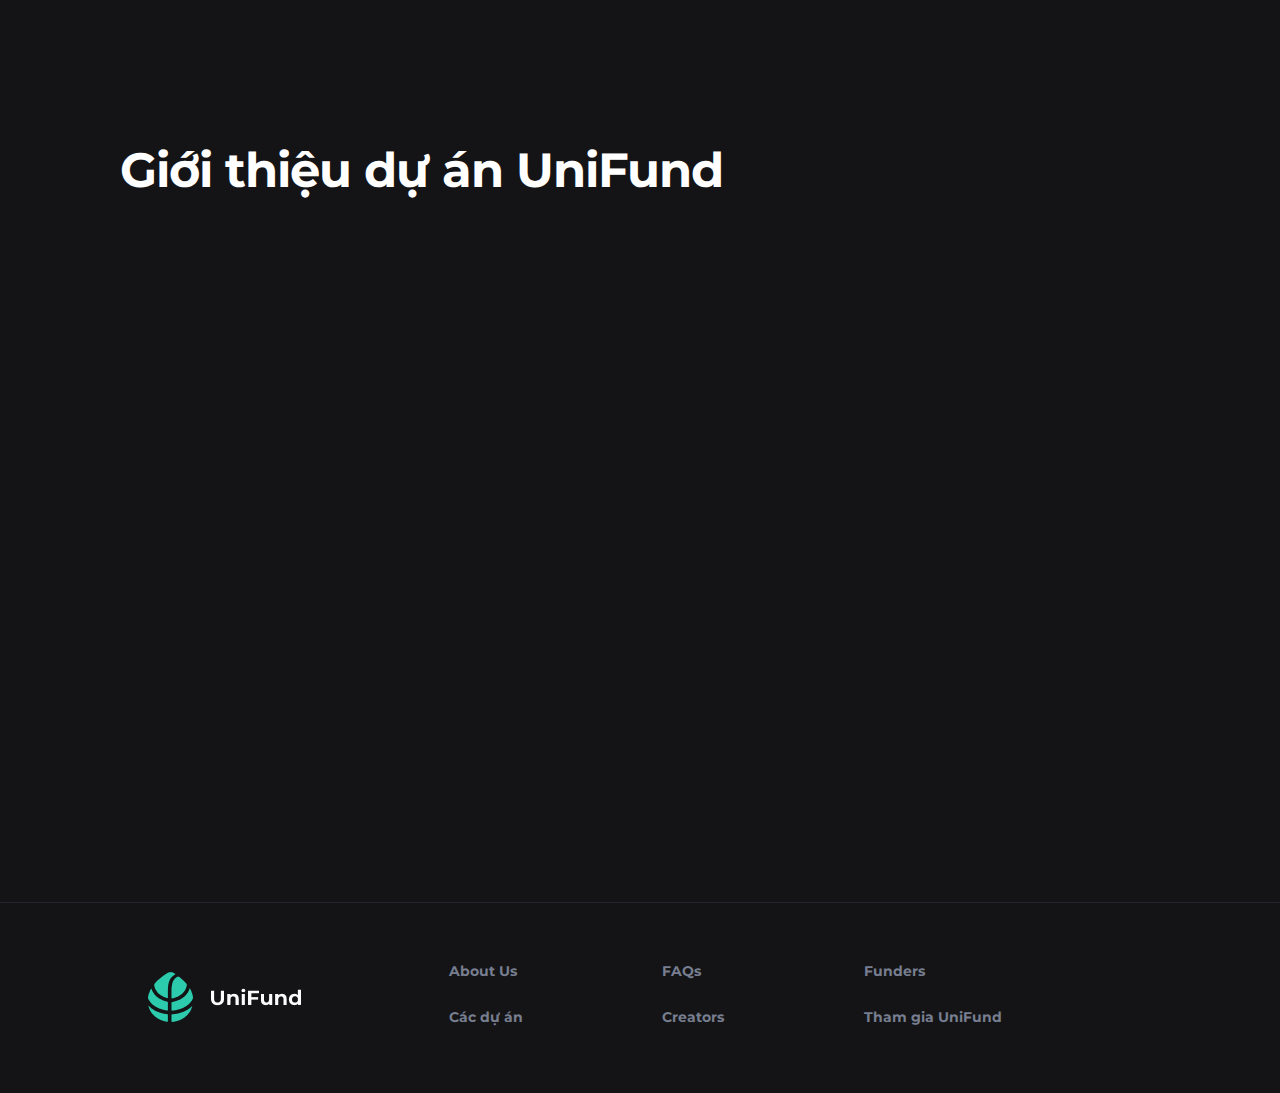
==== commit 99919f03: "Update Home" ====
--- a/index.html
+++ b/index.html
@@ -26,7 +26,7 @@
         <div class="right">
             <a href="FAQS.html">FAQs</a>
             <a href="Creators.html">Creators</a>
-            <a href="funders.html" class="funders-btn">Funders</a>
+            <a href="funders.html" class="">Funders</a>
         </div>
     </header>
 
@@ -121,7 +121,7 @@
 
                 </div>
 
-                <a href="detail.html" class="read-more">Đọc thêm</a>
+                <a href="detail3.html" class="read-more">Đọc thêm</a>
             </div>
         </div>
     </section>
@@ -131,7 +131,7 @@
             <h2>Những dự án đang kêu gọi</h2>
             <div class="funders">
                 <div class="funder">
-                    <a href="">
+                    <a href="detail.html">
                         <img src="primary img.png" alt="Funder 1">
                     </a>
                     <div class="info">
@@ -157,7 +157,7 @@
                     </div>
                 </div>
                 <div class="funder">
-                    <a href="">
+                    <a href="detail2.html">
                         <img src="primary1.png" alt="Funder 1">
                     </a>
                     <div class="info">
@@ -183,7 +183,7 @@
                     </div>
                 </div>
                 <div class="funder">
-                    <a href="">
+                    <a href="detail3.html">
                         <img src="primary2.png" alt="Funder 1">
                     </a>
                     <div class="info">
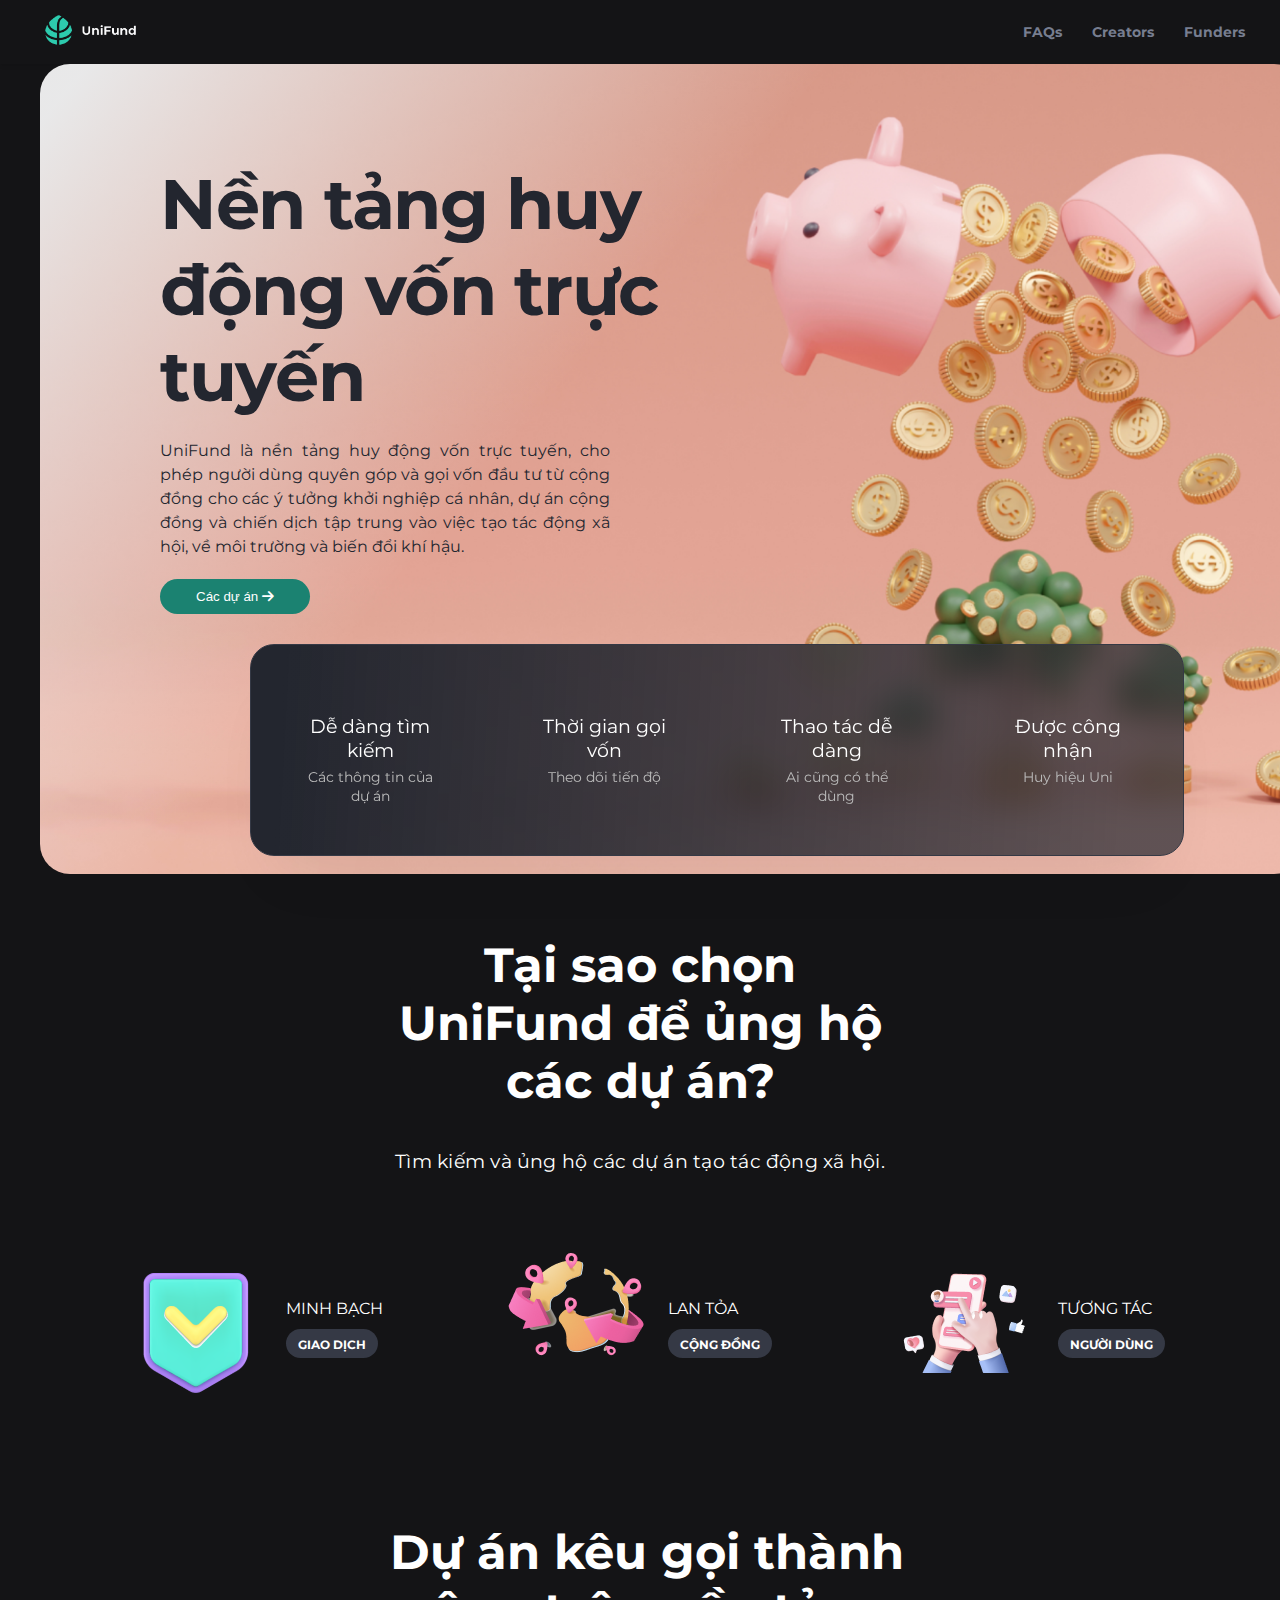
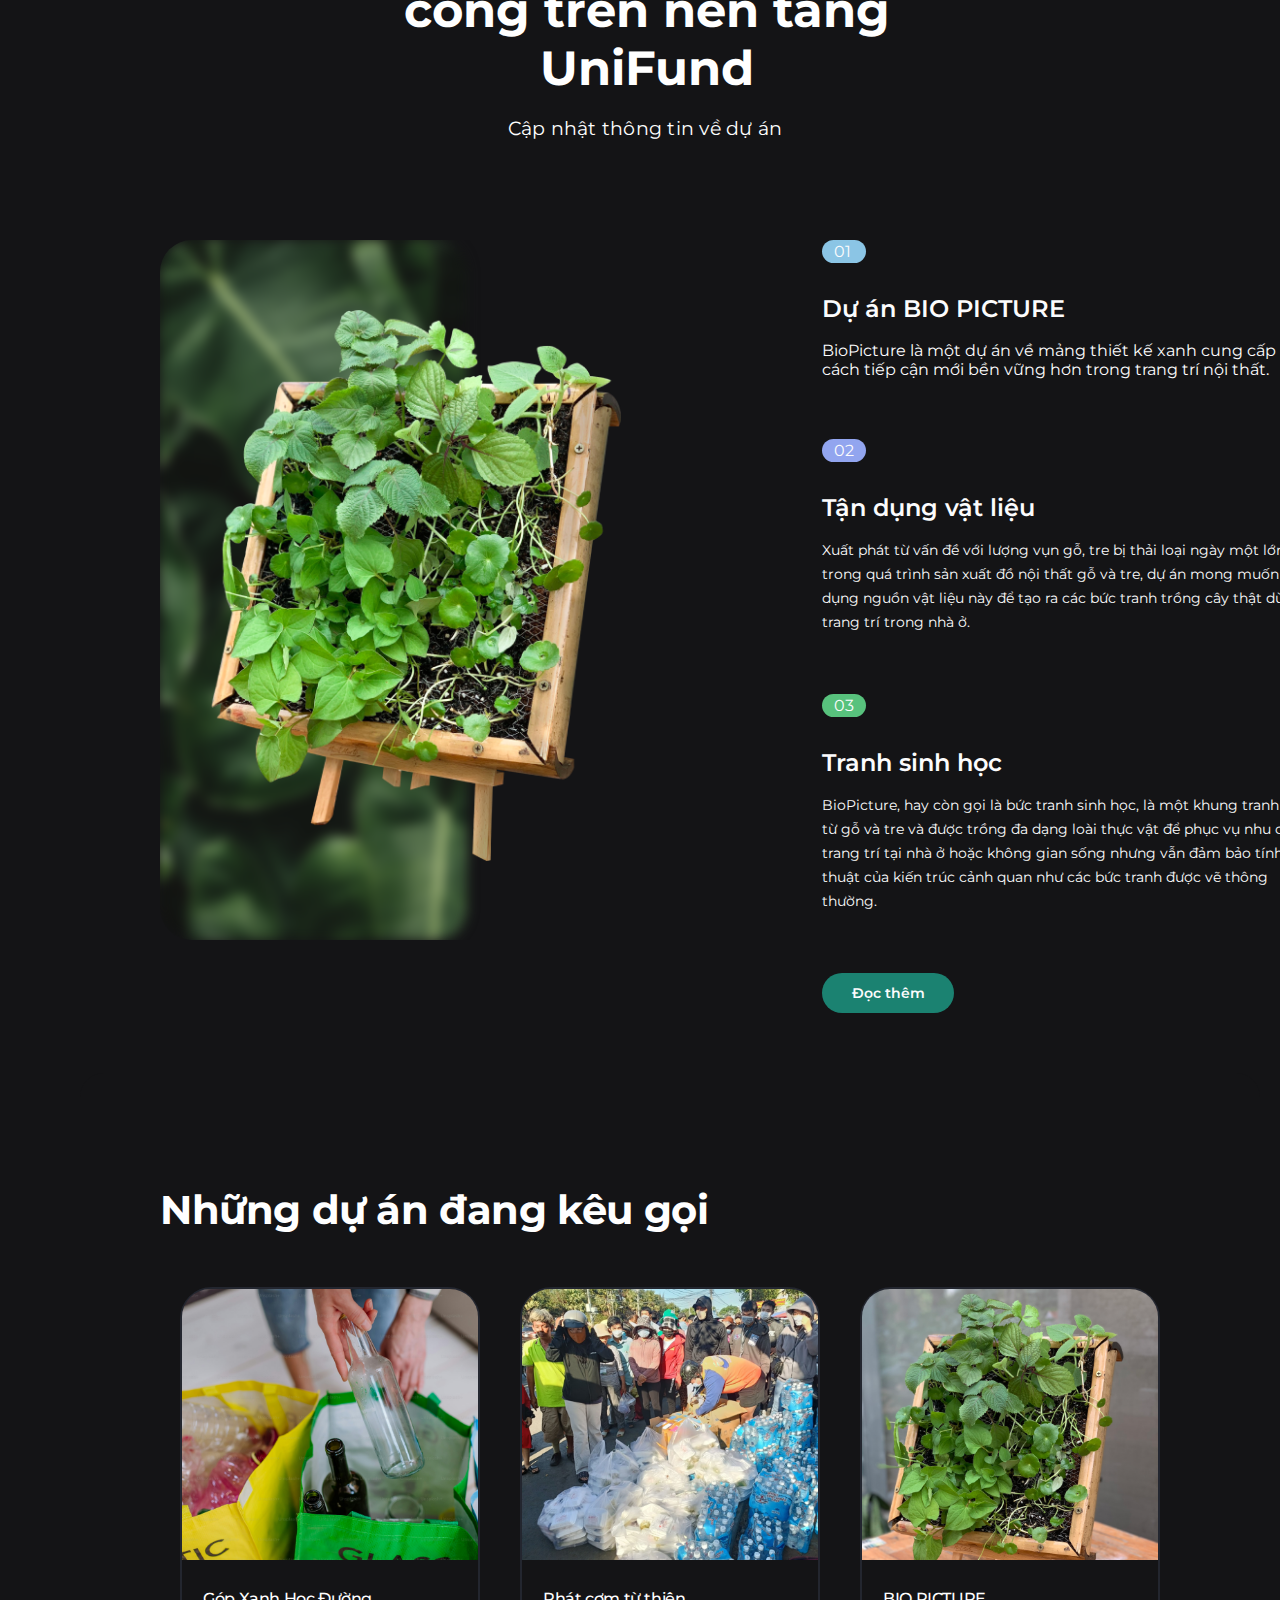
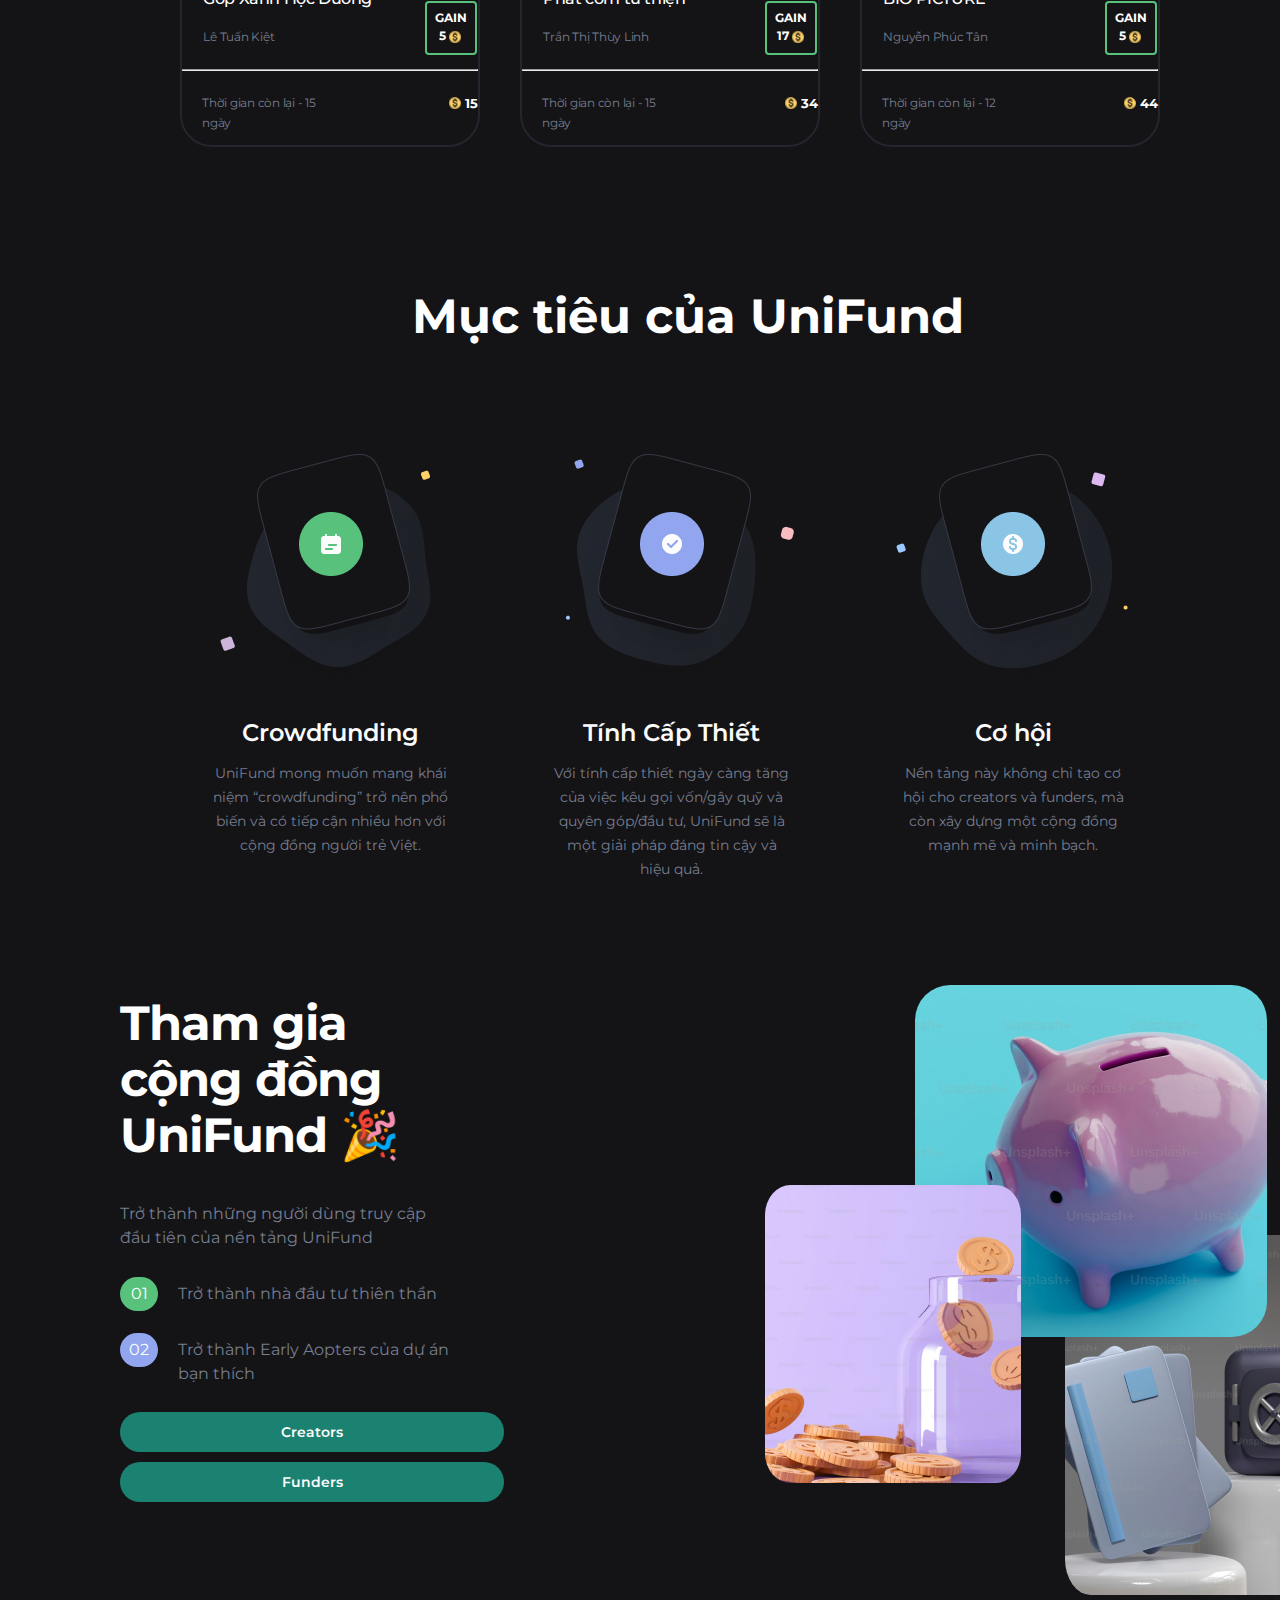
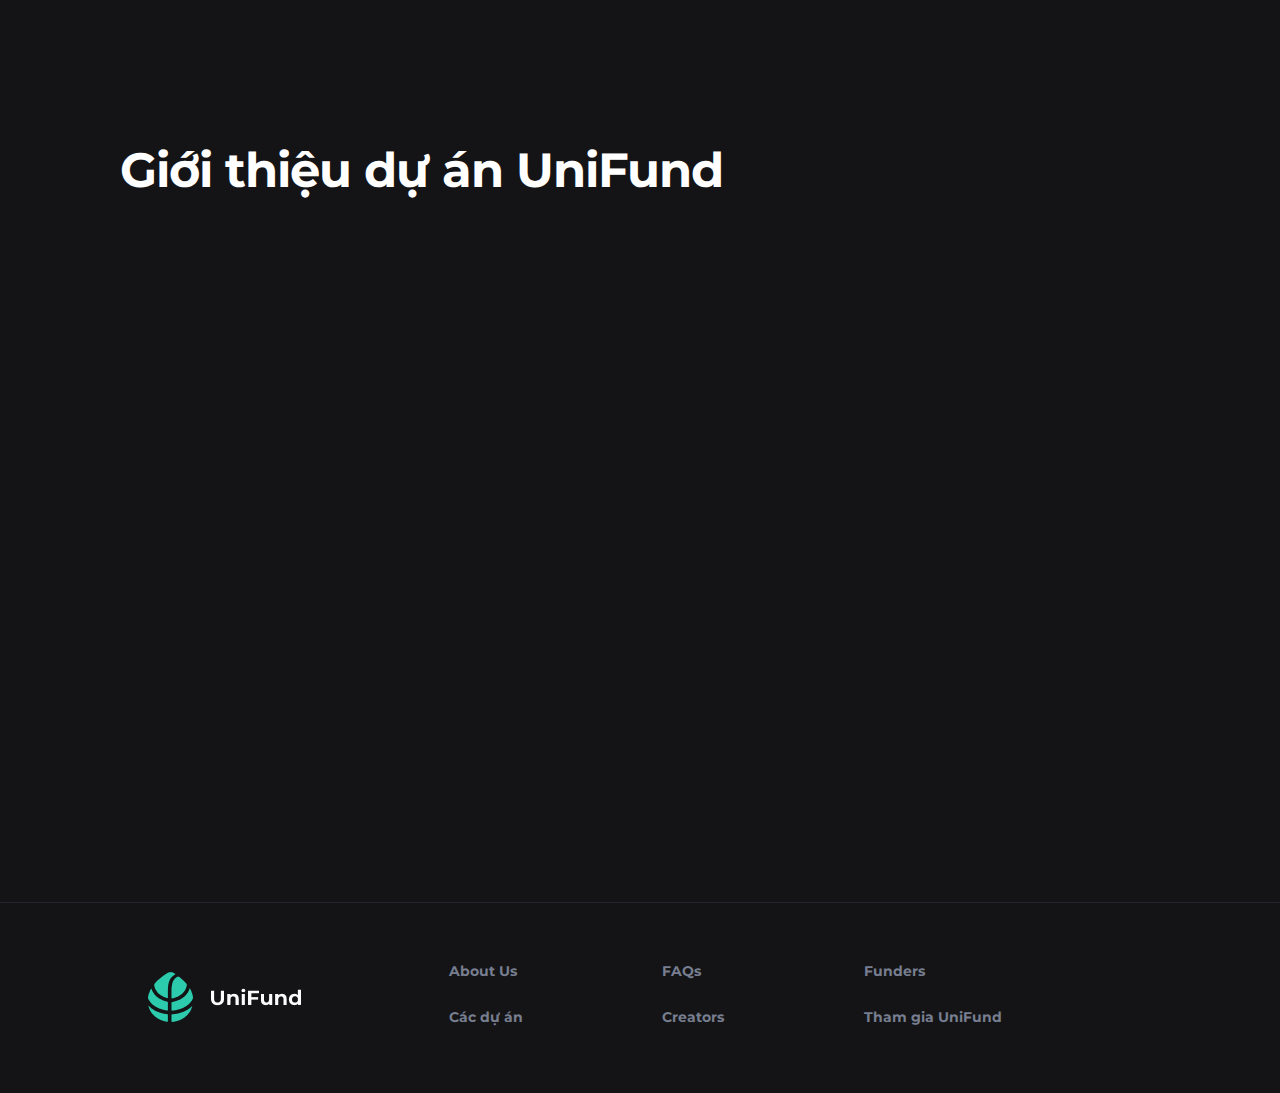
==== commit 7d1f70d0: "Update Home" ====
--- a/index.html
+++ b/index.html
@@ -143,7 +143,7 @@
                             <h4>GAIN</h4>
                             <div class="seed-coin">
                                 <h4 class="gain">5</h4>
-                                <img src="primary1.png" alt="">
+                                <img src="Filled.png" alt="">
                             </div>
                         </div>
                     </div>
